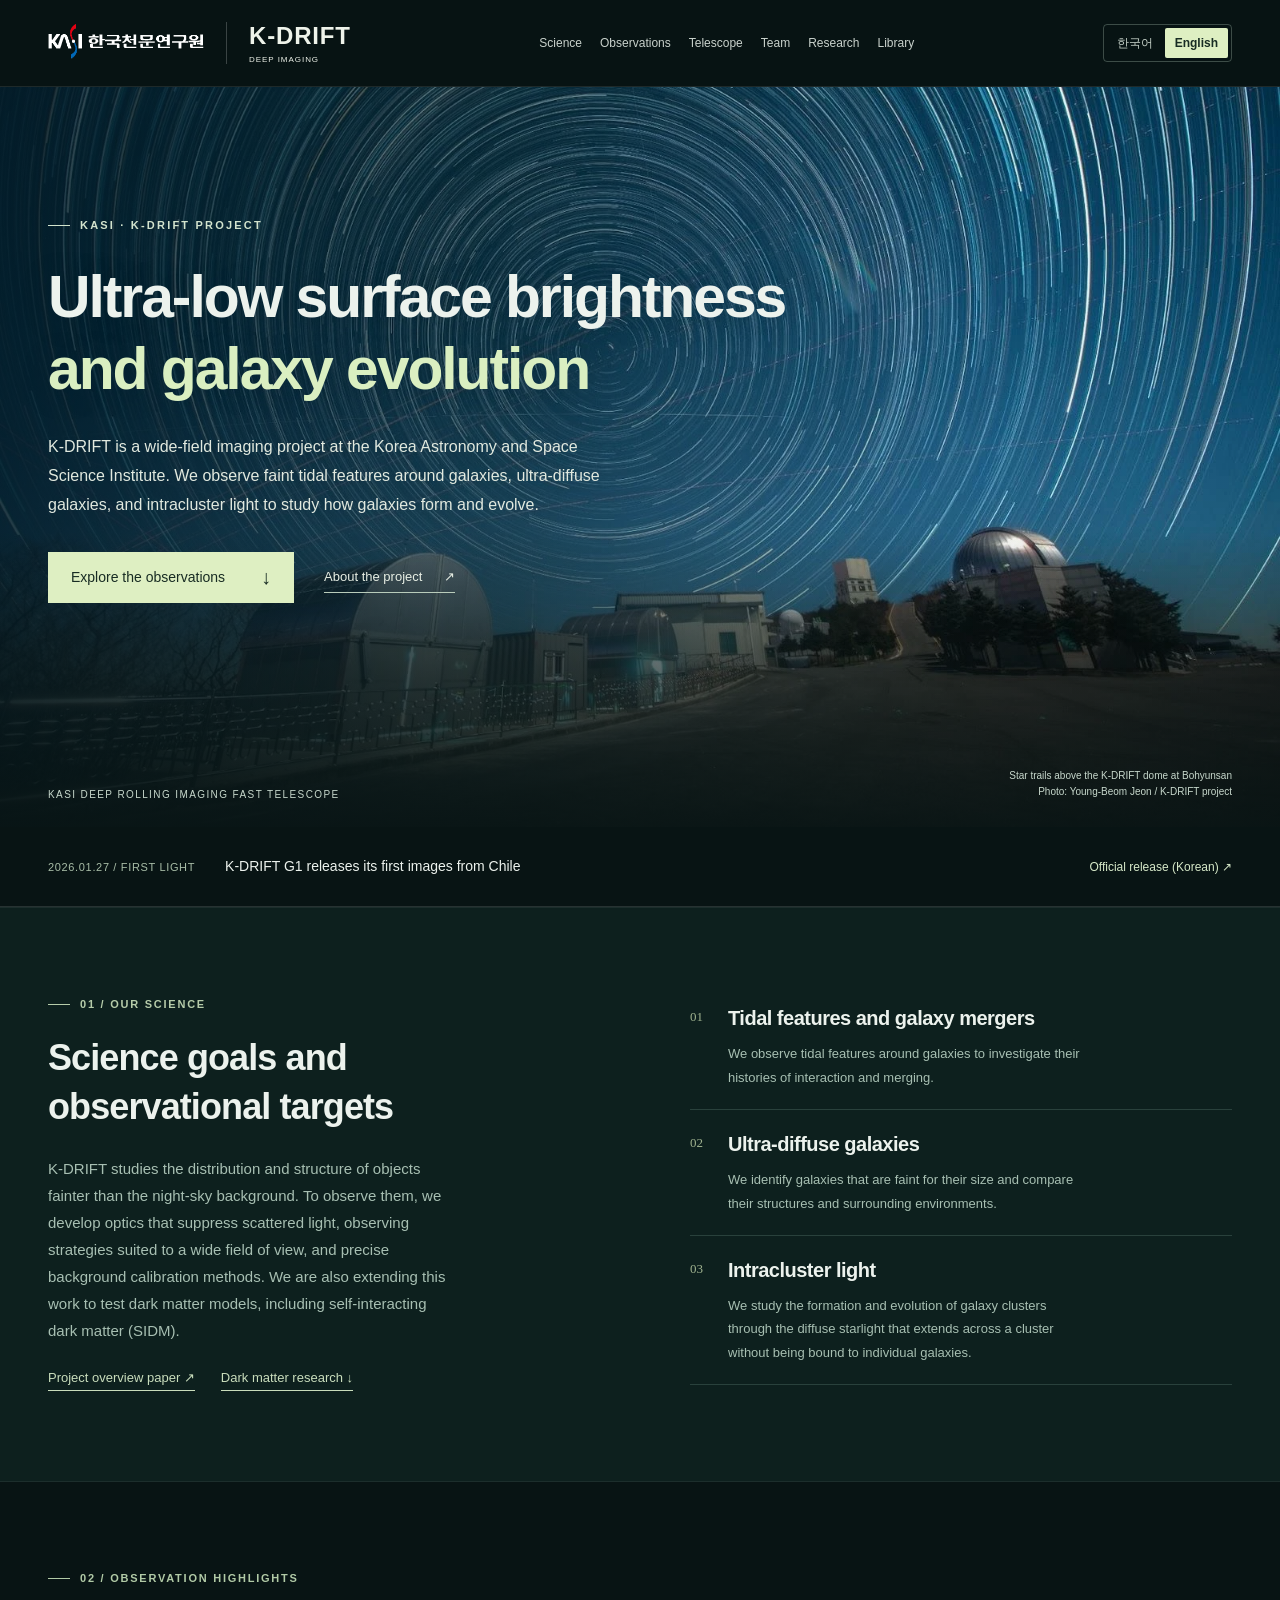
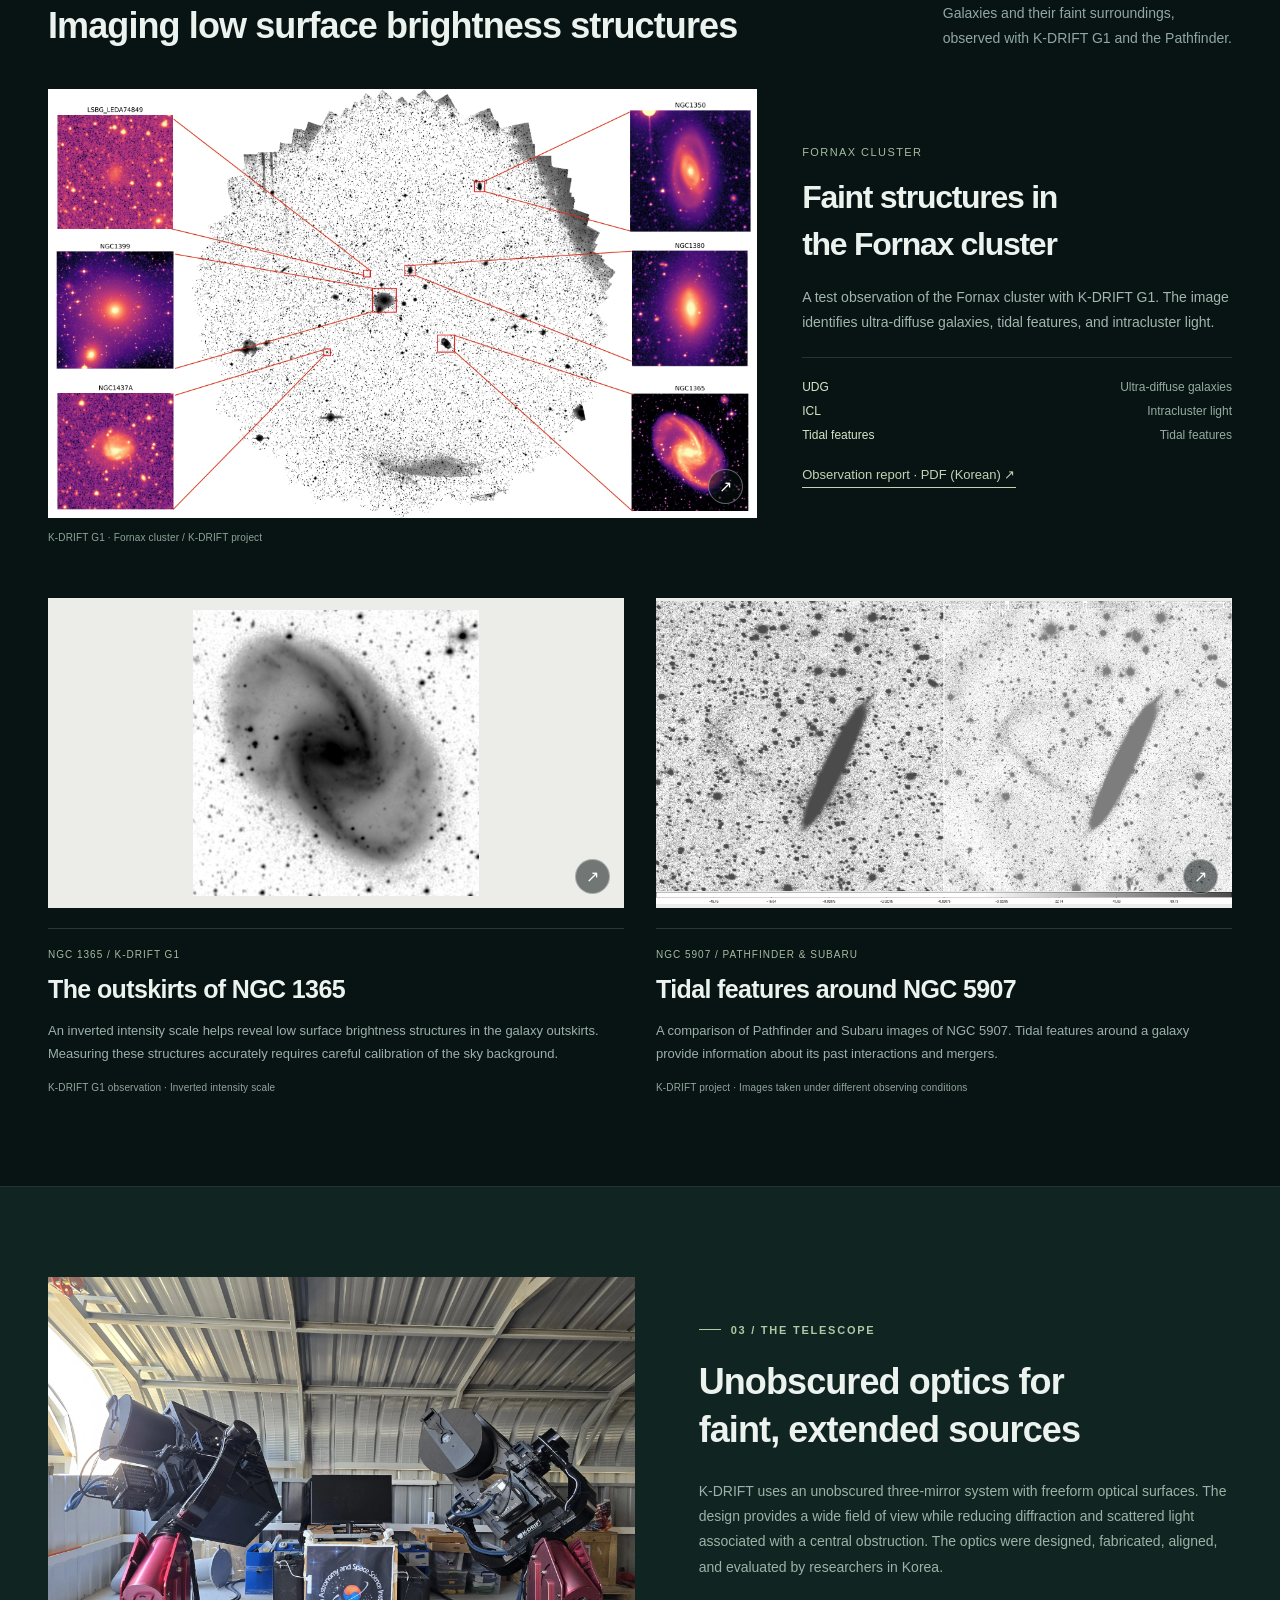
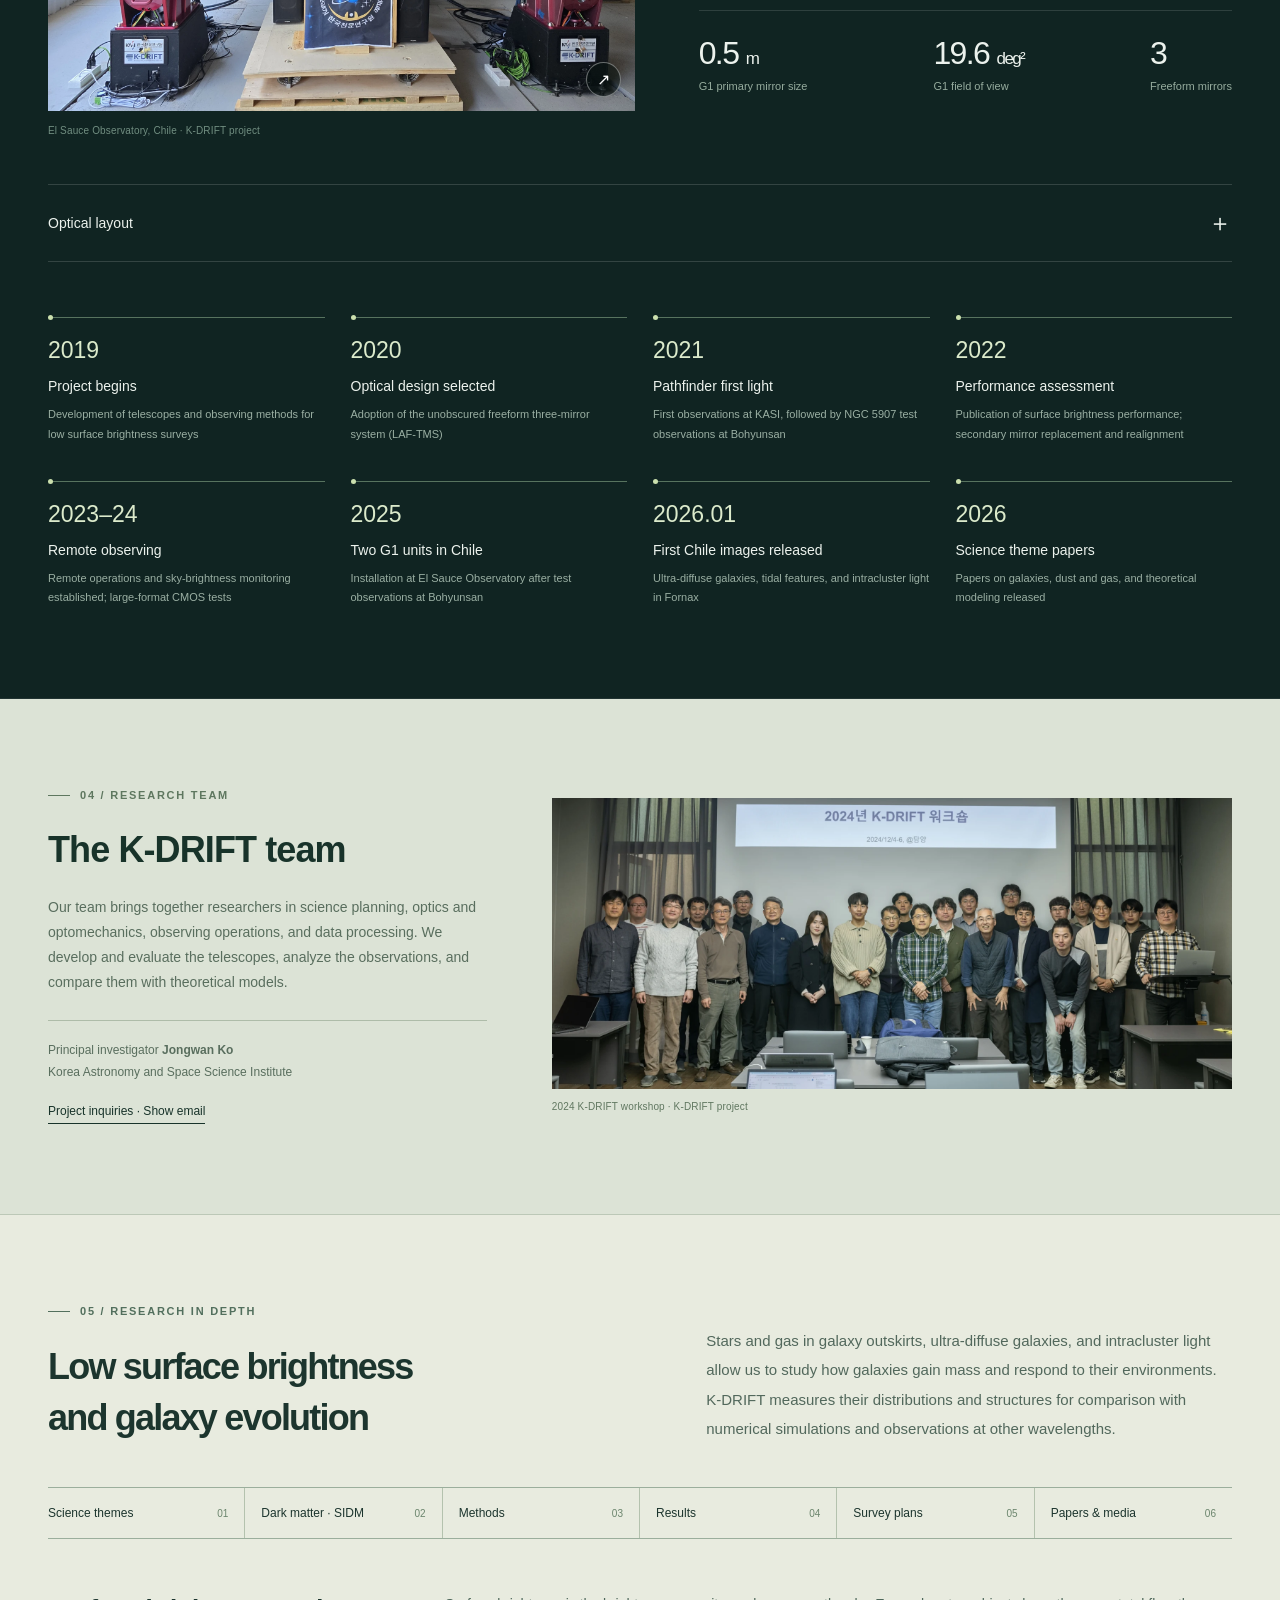
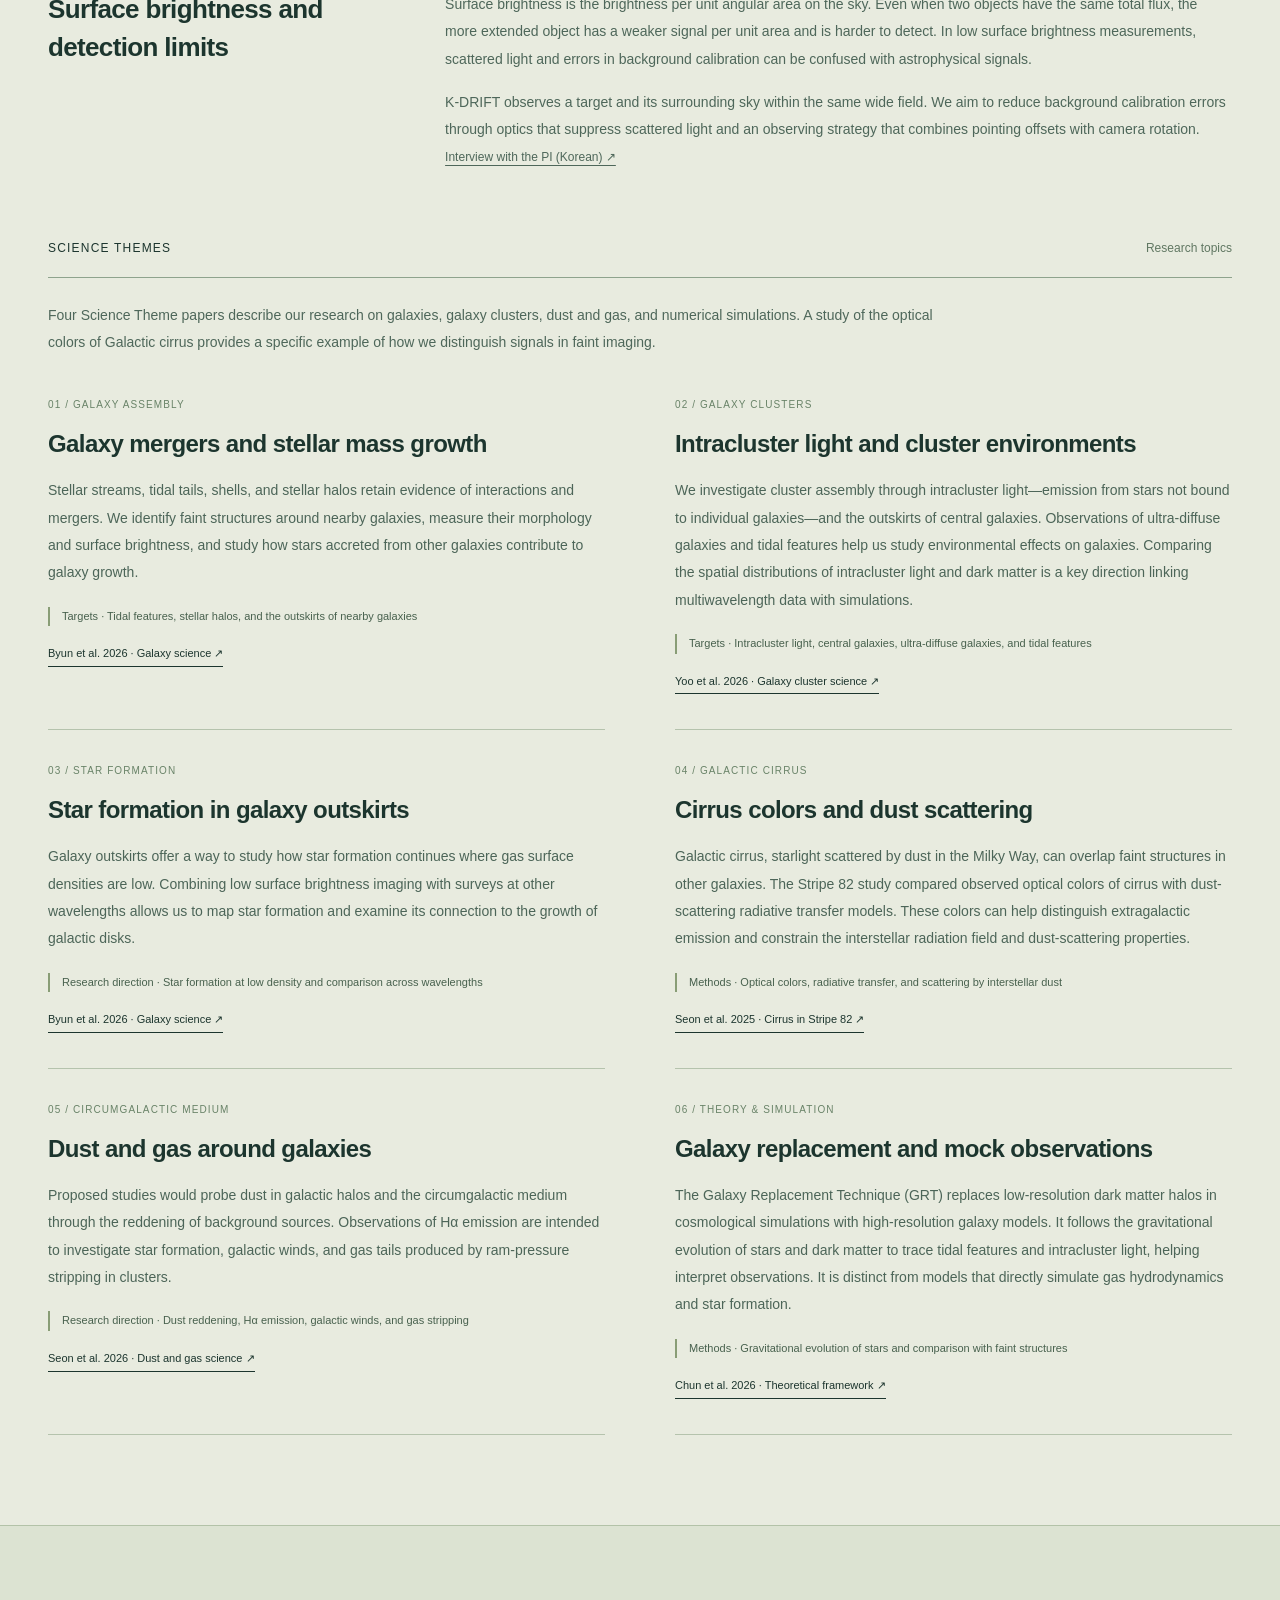
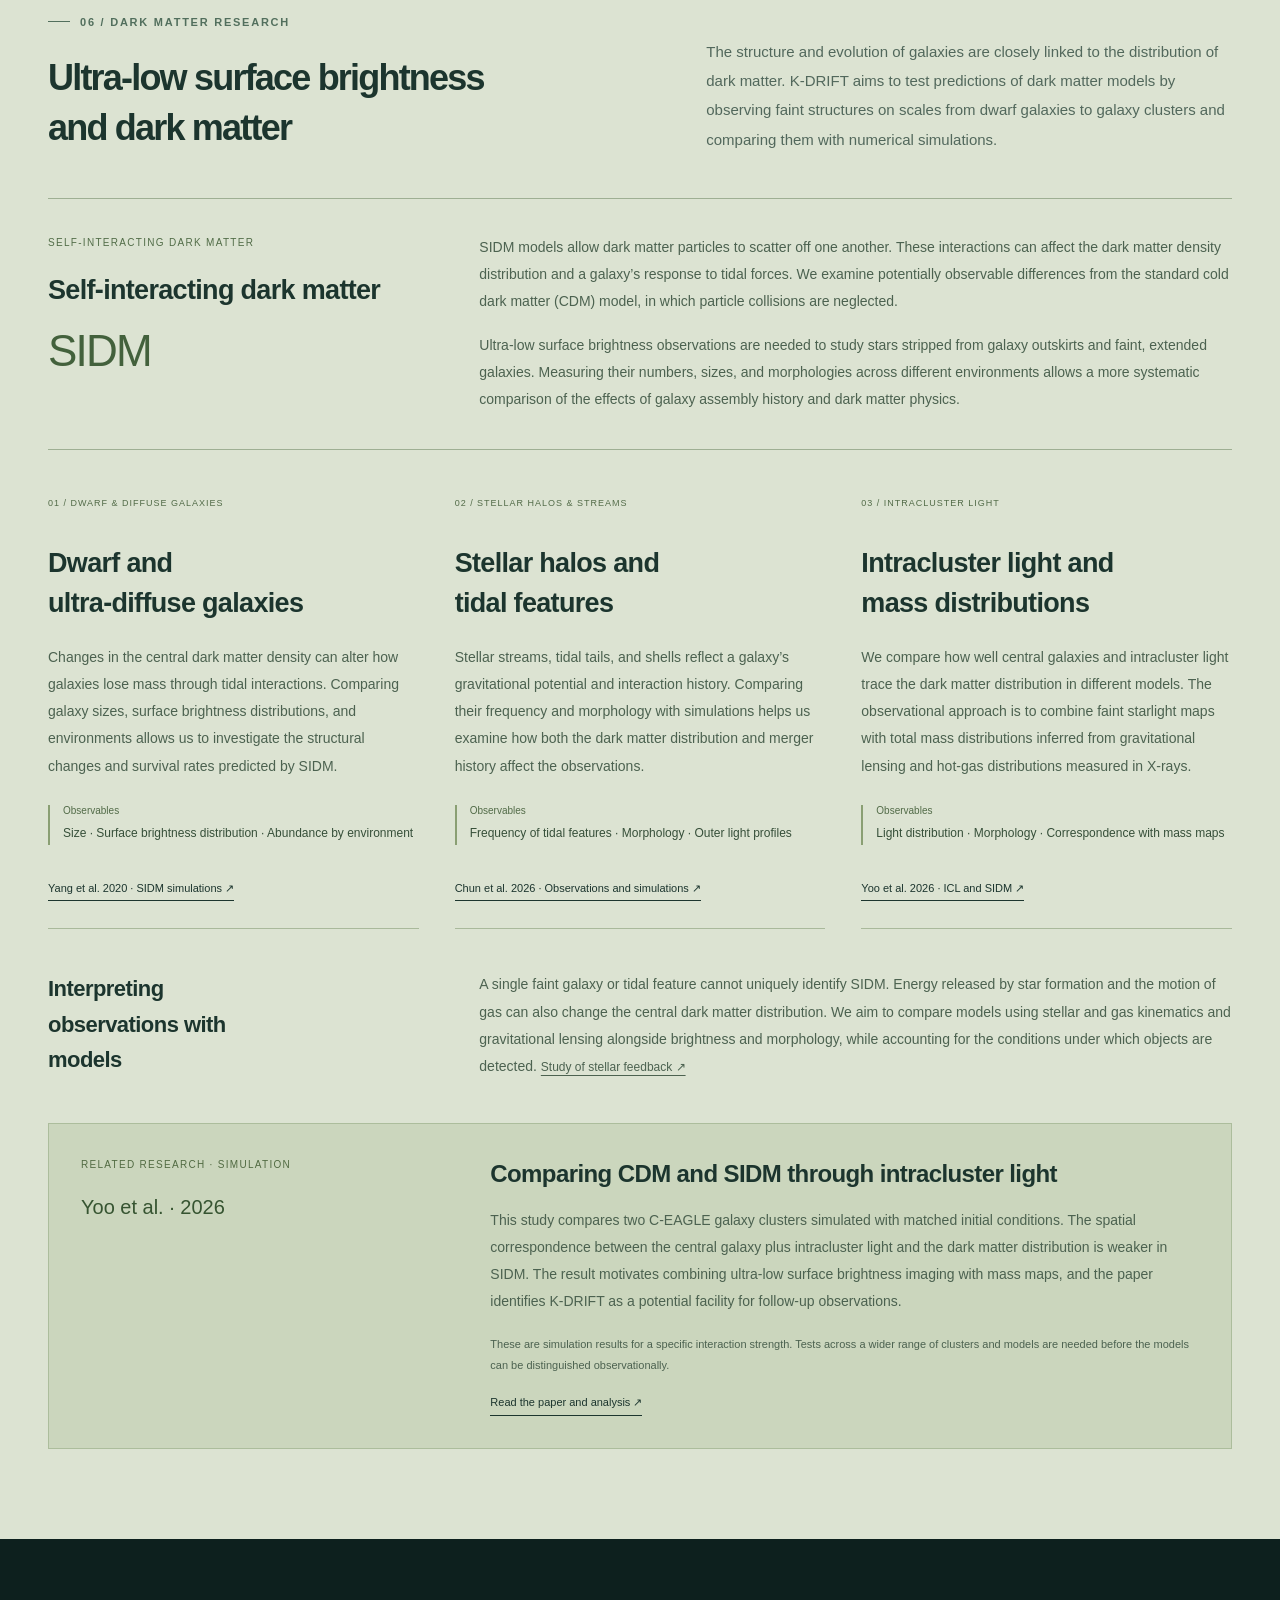
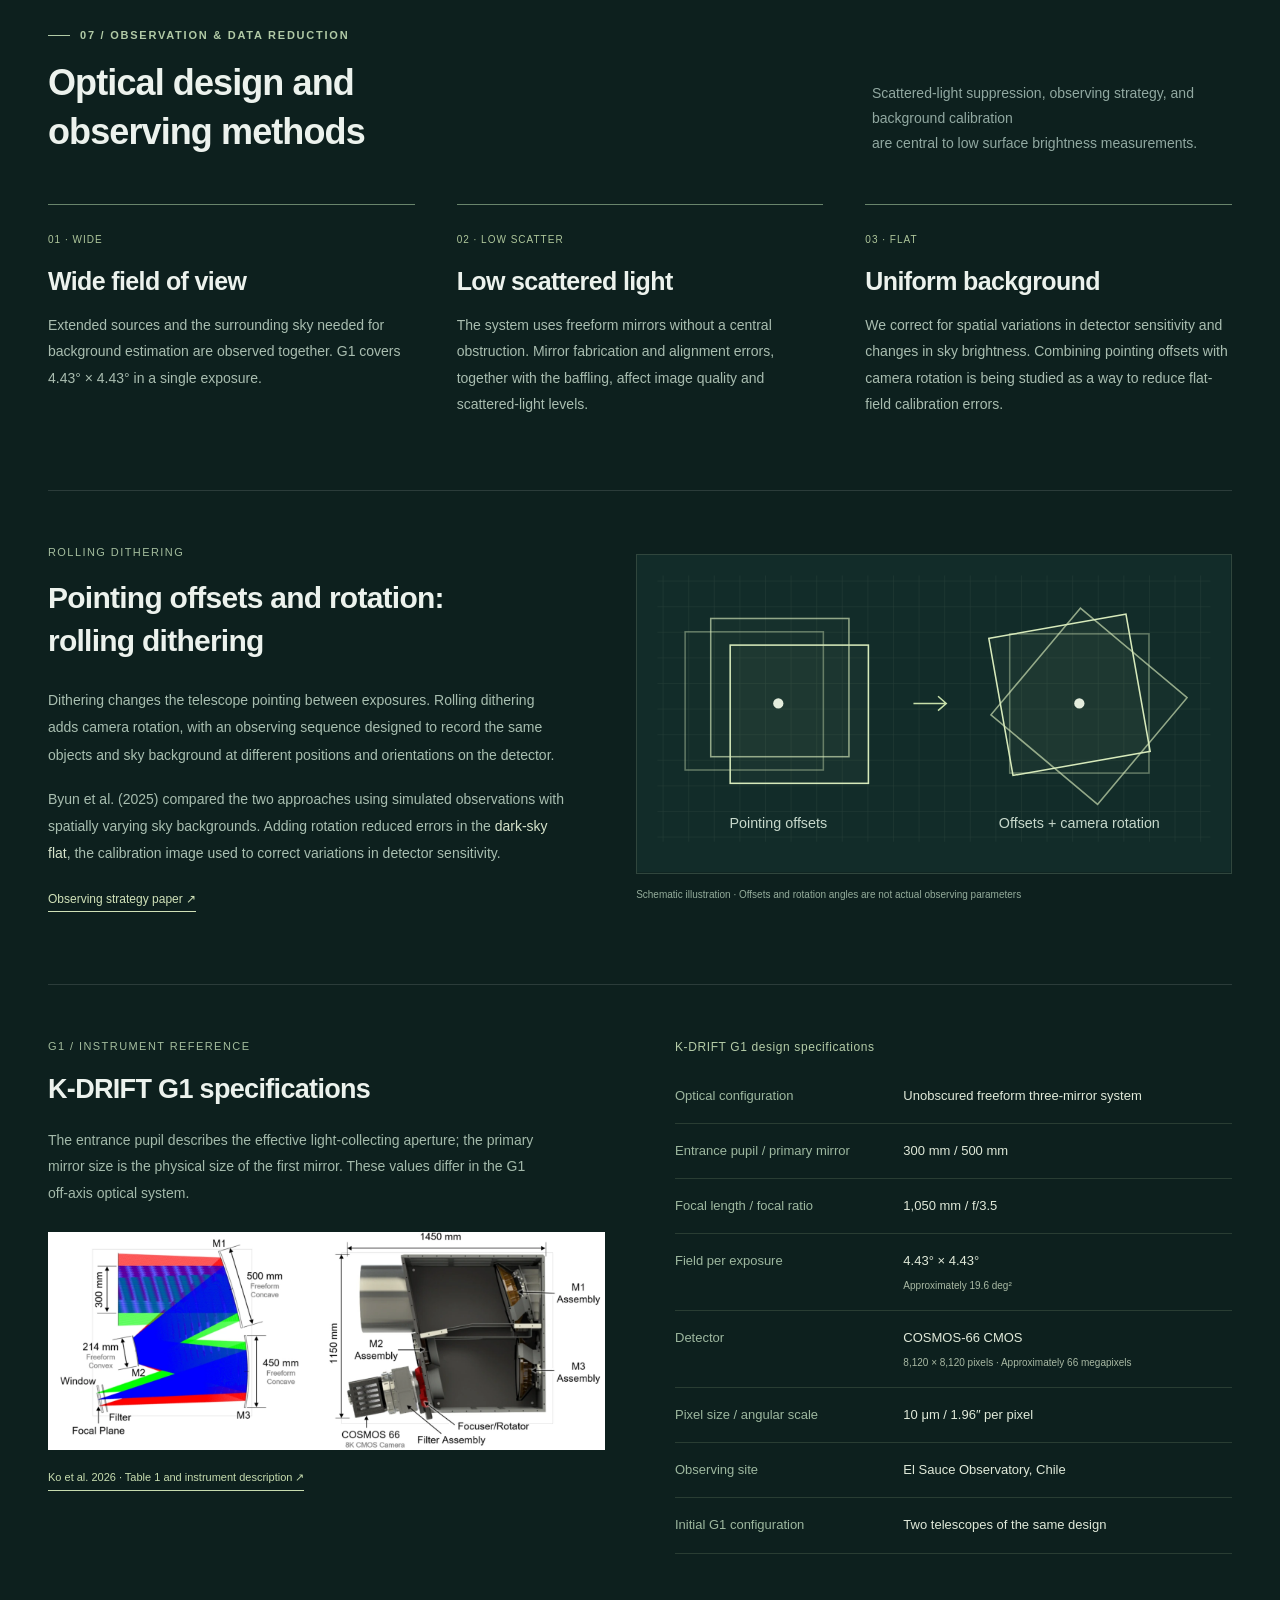
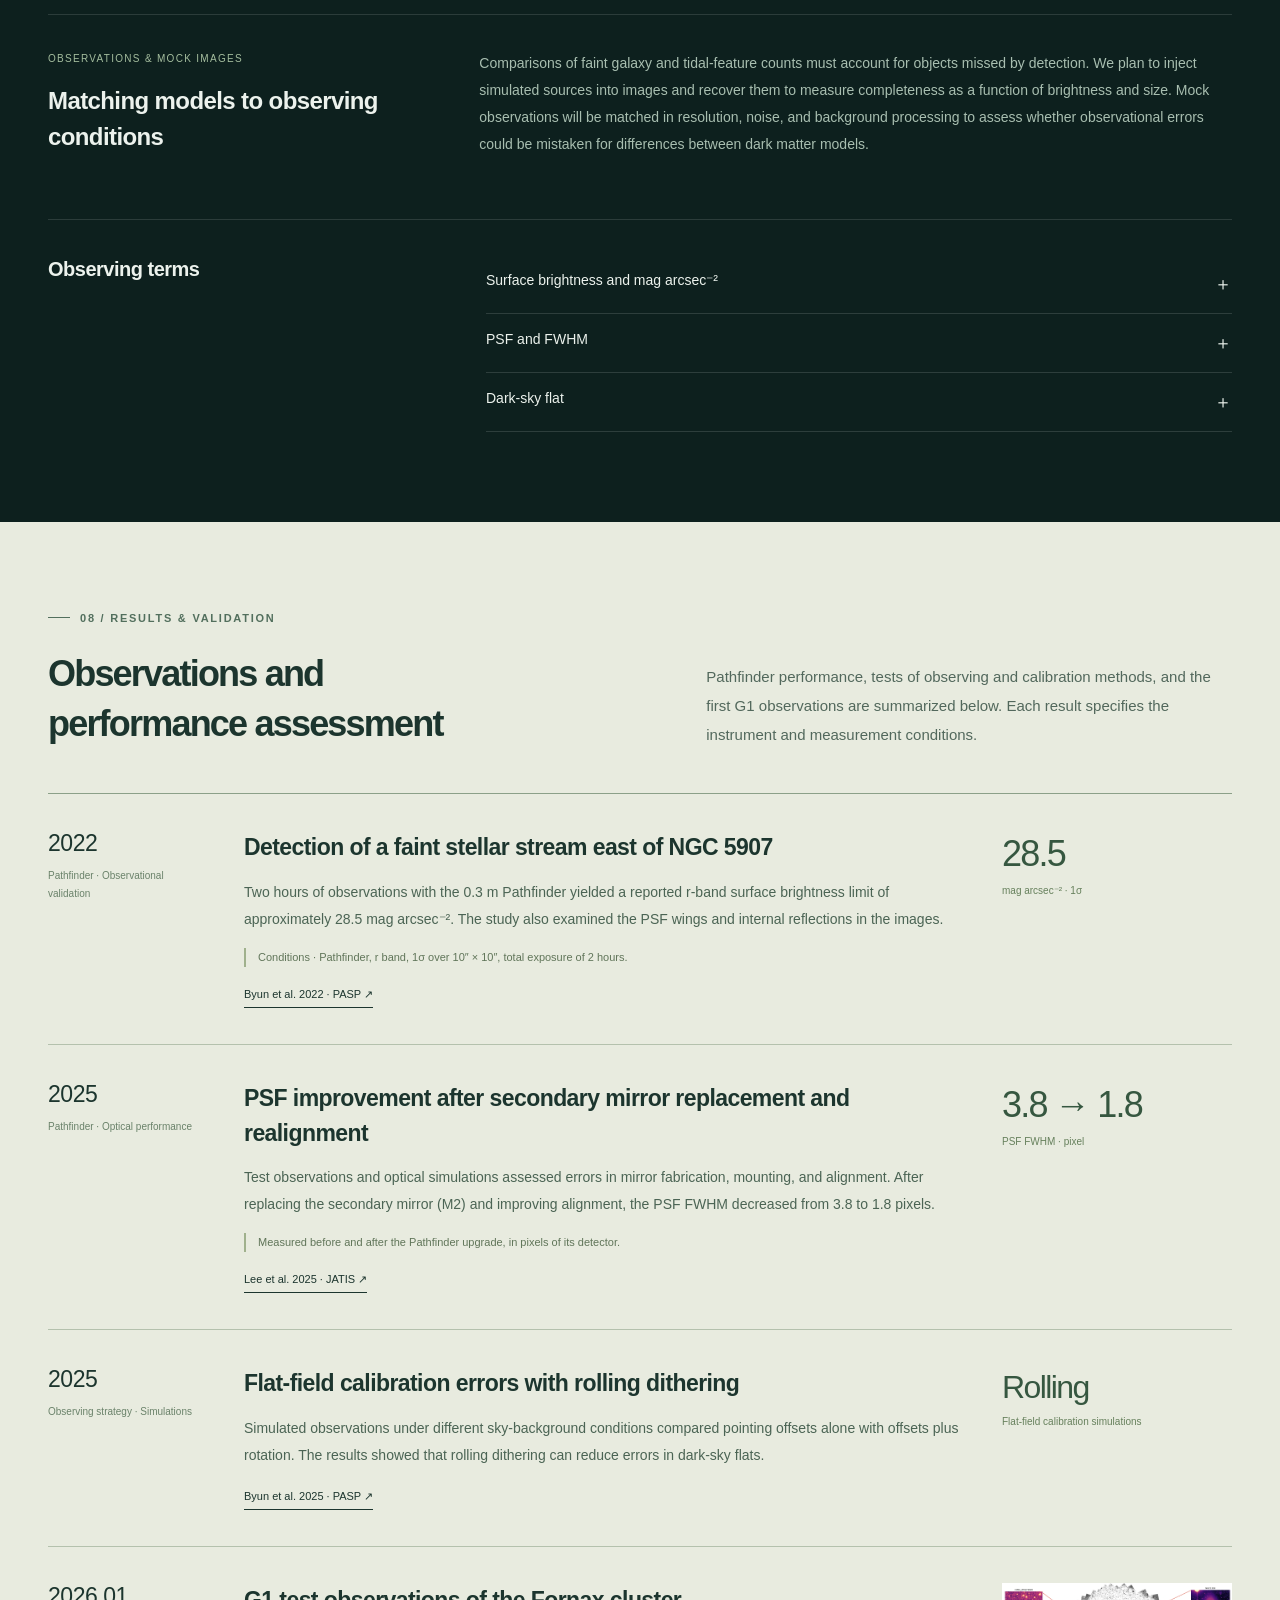
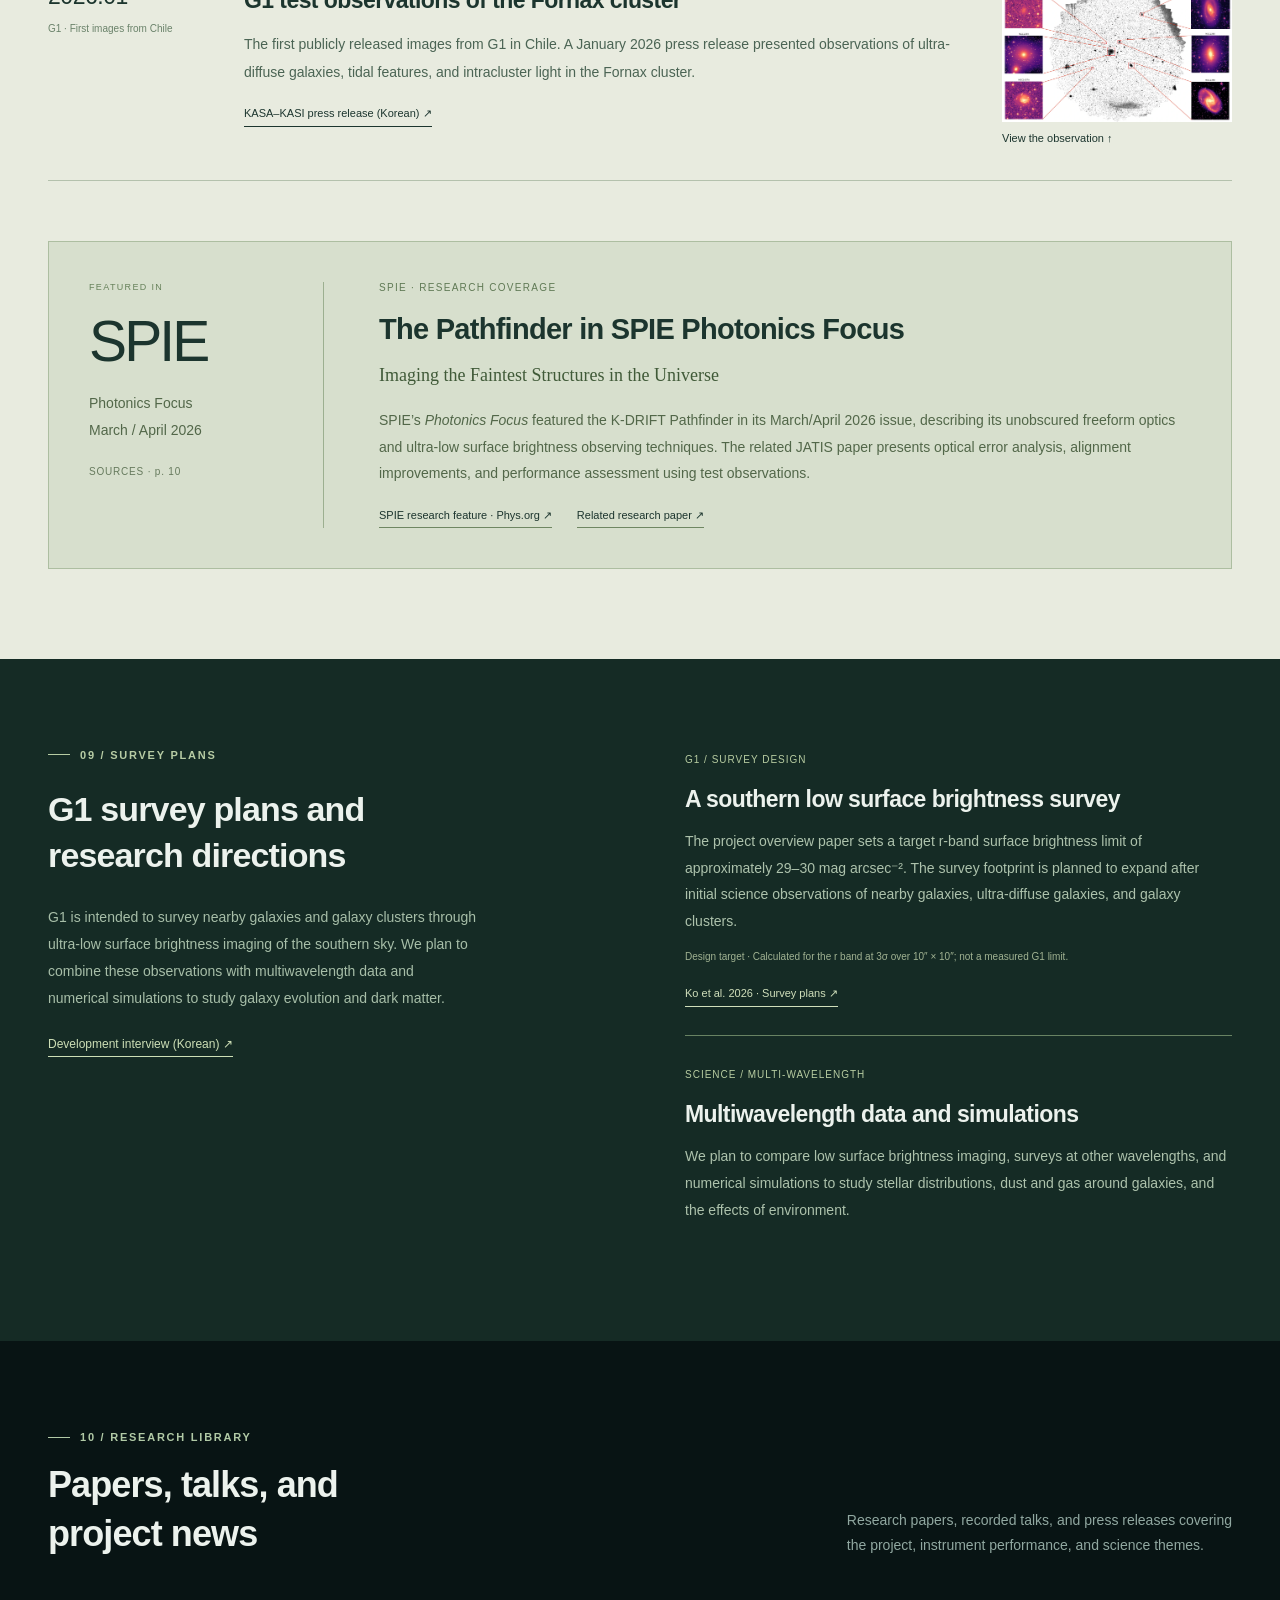
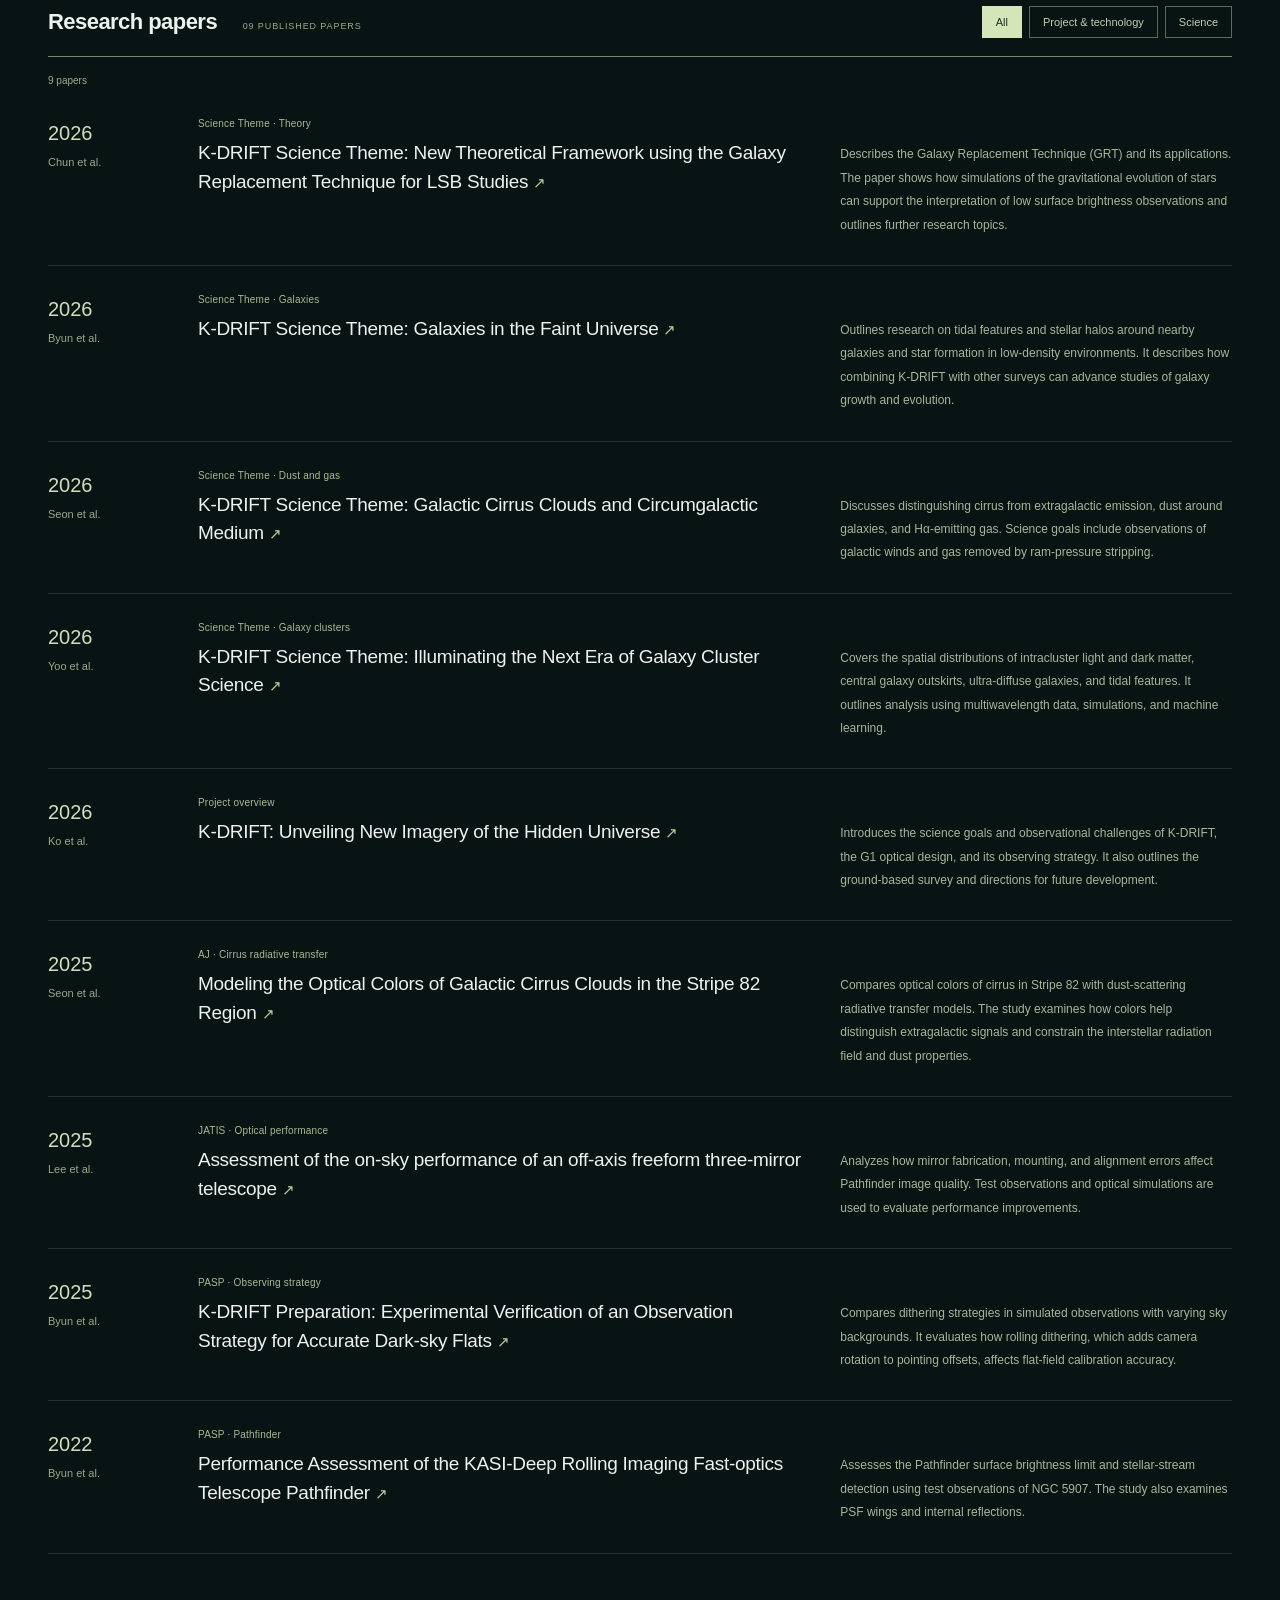
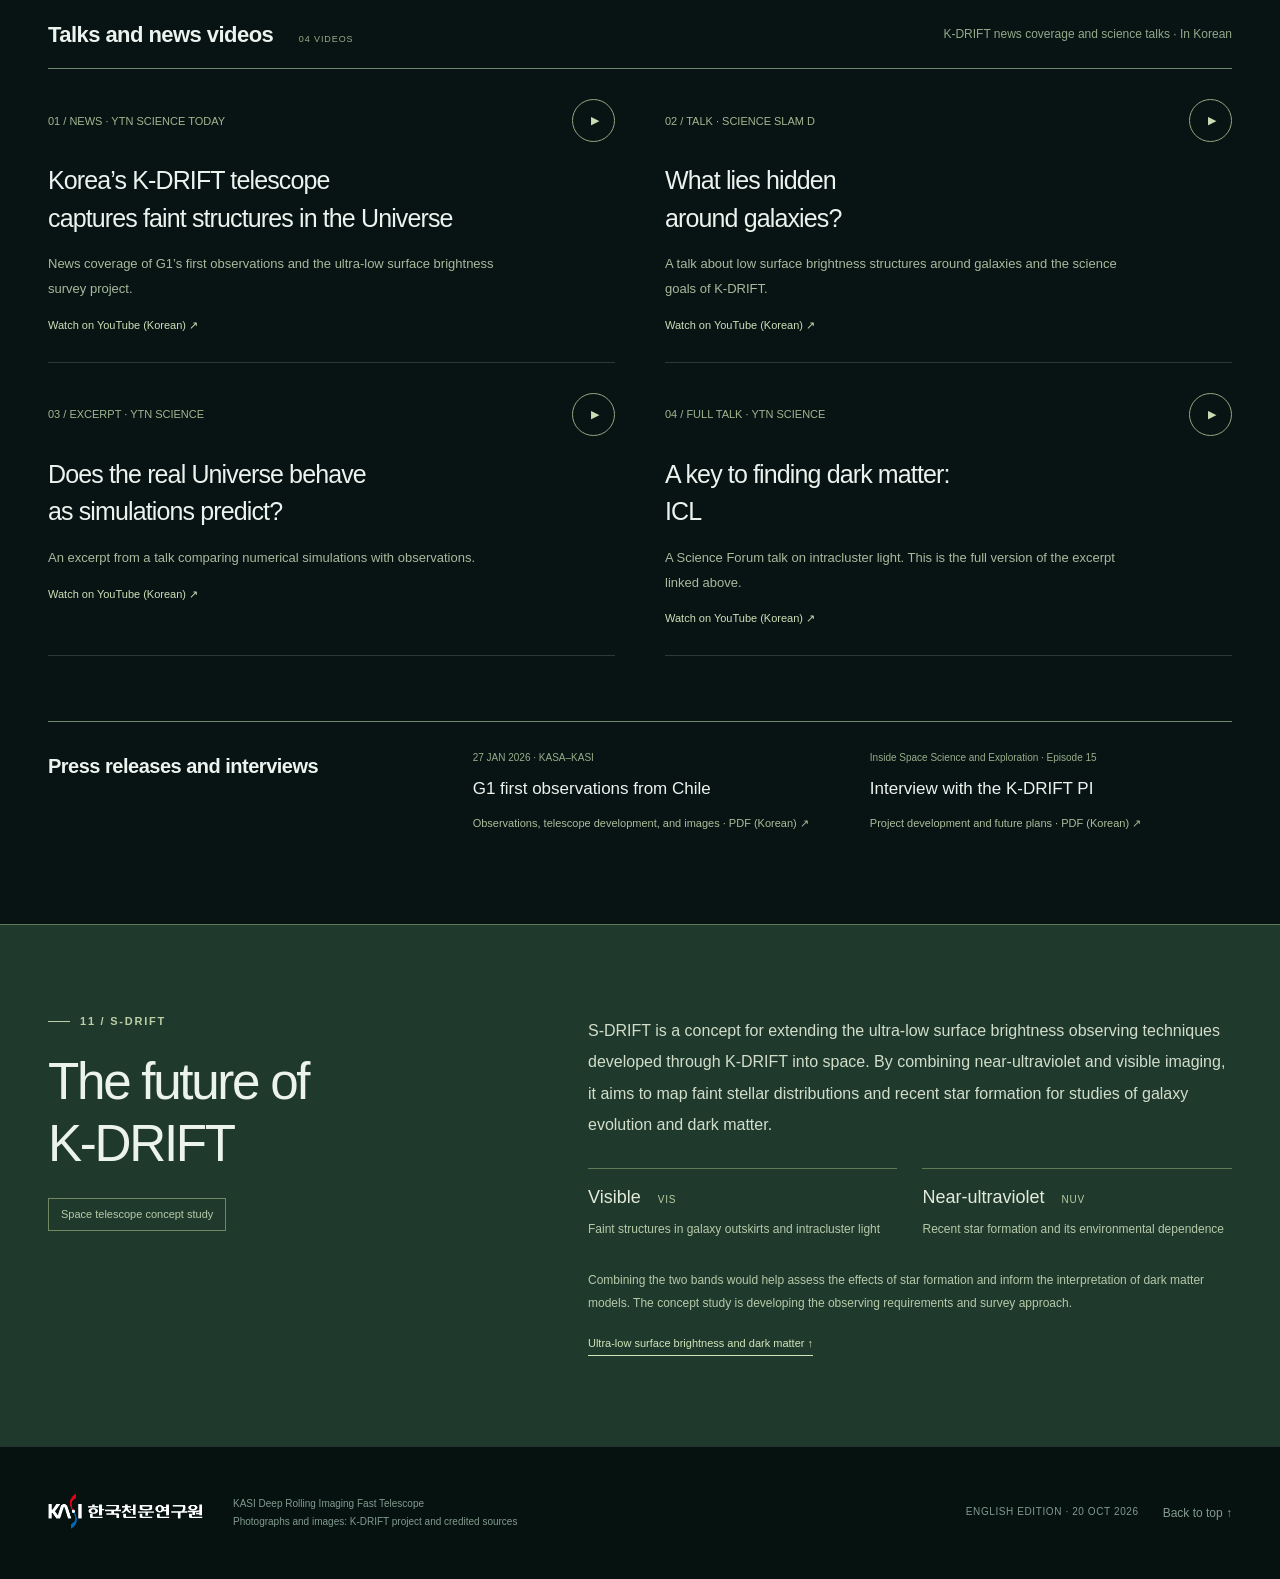
==== en/index.html @ e50b5d9e "Add independent English edition and language navigation" ====
<!doctype html>
<html lang="en">
<head>
  <meta charset="utf-8">
  <meta name="viewport" content="width=device-width,initial-scale=1">
  <title>K-DRIFT | Ultra-low Surface Brightness Imaging</title>
  <meta name="description" content="Ultra-low surface brightness observations and galaxy evolution research with K-DRIFT at KASI. Explore dwarf galaxies, tidal features, intracluster light, research directions in self-interacting dark matter, and the future S-DRIFT concept.">
  <meta name="robots" content="noindex,nofollow">
  <meta name="theme-color" content="#081414">
  <link rel="canonical" href="https://kasishongscience.github.io/kdrift/en/">
  <link rel="alternate" hreflang="ko" href="https://kasishongscience.github.io/kdrift/">
  <link rel="alternate" hreflang="en" href="https://kasishongscience.github.io/kdrift/en/">
  <link rel="alternate" hreflang="x-default" href="https://kasishongscience.github.io/kdrift/">
  <meta property="og:type" content="website">
  <meta property="og:title" content="K-DRIFT | Ultra-low Surface Brightness Imaging">
  <meta property="og:description" content="The science goals, observations, telescope development, and research team behind K-DRIFT at the Korea Astronomy and Space Science Institute.">
  <meta property="og:url" content="https://kasishongscience.github.io/kdrift/en/">
  <meta property="og:image" content="https://kasishongscience.github.io/kdrift/assets/night.webp">
  <link rel="icon" href="../assets/kasi-wordmark.png" type="image/png">
  <link rel="stylesheet" href="shared.css?v=en01">
  <link rel="stylesheet" href="d.css?v=en01">
  <link rel="stylesheet" href="pilot.css?v=en01">
  <link rel="stylesheet" href="research.css?v=en01">
  <link rel="stylesheet" href="language.css?v=en01">
  <link rel="stylesheet" href="english.css?v=en01">
  <script src="shared.js?v=en01" defer></script>
  <script src="research.js?v=en01" defer></script>
</head>
<body>
<a class="skip-link" href="#main">Skip to content</a>
<header class="site-header">
  <nav class="nav wrap" aria-label="Main navigation">
    <a class="brand" href="#main" aria-label="KASI K-DRIFT home">
      <img class="kasi-logo" src="../assets/kasi-signature-white.png" width="600" height="240" alt="KASI — Korea Astronomy and Space Science Institute">
      <span class="project-wordmark"><strong>K-DRIFT</strong><small>DEEP IMAGING</small></span>
    </a>
    <div class="language-switch" role="group" aria-label="Page language">
      <a href="../" lang="ko" hreflang="ko">한국어</a>
      <a href="./" lang="en" hreflang="en" aria-current="page">English</a>
    </div>
    <button class="menu-toggle" aria-expanded="false" aria-controls="main-nav" aria-label="Open menu">Menu <span aria-hidden="true">☰</span></button>
    <div class="nav-links" id="main-nav">
      <a href="#science">Science</a><a href="#observations">Observations</a><a href="#instrument">Telescope</a><a href="#team">Team</a><a href="#research">Research</a><a href="#resources">Library</a>
    </div>
  </nav>
</header>
<main id="main">
  <section class="hero" aria-labelledby="hero-title">
    <img src="../assets/night.webp" alt="Star trails above the K-DRIFT dome at Bohyunsan Optical Astronomy Observatory" width="1600" height="1068" fetchpriority="high">
    <div class="hero-content wrap">
      <div class="eyebrow">KASI · K-DRIFT PROJECT</div>
      <h1 id="hero-title">Ultra-low surface brightness<br><em>and galaxy evolution</em></h1>
      <p class="intro">K-DRIFT is a wide-field imaging project at the Korea Astronomy and Space Science Institute. We observe faint tidal features around galaxies, ultra-diffuse galaxies, and intracluster light to study how galaxies form and evolve.</p>
      <div class="hero-actions"><a class="button" href="#observations">Explore the observations <span aria-hidden="true">↓</span></a><a class="hero-secondary" href="#science">About the project <span aria-hidden="true">↗</span></a></div>
    </div>
    <div class="hero-bottom wrap"><span>KASI DEEP ROLLING IMAGING FAST TELESCOPE</span><p class="photo-credit">Star trails above the K-DRIFT dome at Bohyunsan<br>Photo: Young-Beom Jeon / K-DRIFT project</p></div>
  </section>
  <div class="lead-strip"><div class="wrap"><time datetime="2026-01-27">2026.01.27 / FIRST LIGHT</time><p>K-DRIFT G1 releases its first images from Chile</p><a href="https://www.kasi.re.kr/kor/publication/post/newsMaterial/32216" target="_blank" rel="noopener">Official release (Korean) ↗</a></div></div>

  <section class="section mission" id="science" aria-labelledby="science-title">
    <div class="mission-grid wrap">
      <div><div class="eyebrow">01 / OUR SCIENCE</div><h2 id="science-title">Science goals and<br>observational targets</h2><p>K-DRIFT studies the distribution and structure of objects fainter than the night-sky background. To observe them, we develop optics that suppress scattered light, observing strategies suited to a wide field of view, and precise background calibration methods. We are also extending this work to test dark matter models, including self-interacting dark matter (SIDM).</p><div class="science-links"><a class="text-link science-link" href="https://arxiv.org/abs/2510.22250" target="_blank" rel="noopener">Project overview paper ↗</a><a class="text-link science-link" href="#dark-matter">Dark matter research ↓</a></div></div>
      <div class="mission-list">
        <article class="mission-item"><span>01</span><div><h3>Tidal features and galaxy mergers</h3><p>We observe tidal features around galaxies to investigate their histories of interaction and merging.</p></div></article>
        <article class="mission-item"><span>02</span><div><h3>Ultra-diffuse galaxies</h3><p>We identify galaxies that are faint for their size and compare their structures and surrounding environments.</p></div></article>
        <article class="mission-item"><span>03</span><div><h3>Intracluster light</h3><p>We study the formation and evolution of galaxy clusters through the diffuse starlight that extends across a cluster without being bound to individual galaxies.</p></div></article>
      </div>
    </div>
  </section>

  <section class="section gallery wrap" id="observations" aria-labelledby="observations-title">
    <div class="section-heading"><div><div class="eyebrow">02 / OBSERVATION HIGHLIGHTS</div><h2 id="observations-title">Imaging low surface brightness structures</h2></div><p>Galaxies and their faint surroundings,<br>observed with K-DRIFT G1 and the Pathfinder.</p></div>
    <div class="observation-feature">
      <figure><button class="image-button" data-image="../assets/fornax-wide.webp" data-caption="K-DRIFT G1 test observation of the Fornax cluster, with ultra-diffuse galaxies (UDGs), tidal features, and intracluster light (ICL) marked. Source: K-DRIFT project, images released on 27 January 2026 and Figure 3 of the accompanying press release." aria-label="Enlarge the Fornax cluster image"><img src="../assets/fornax-wide.webp" alt="Wide-field image of the Fornax cluster with enlarged panels showing its faint structures" width="2191" height="1324" loading="lazy"></button><figcaption class="photo-credit">K-DRIFT G1 · Fornax cluster / K-DRIFT project</figcaption></figure>
      <div class="observation-story"><span class="small-label">FORNAX CLUSTER</span><h3>Faint structures in<br>the Fornax cluster</h3><p>A test observation of the Fornax cluster with K-DRIFT G1. The image identifies ultra-diffuse galaxies, tidal features, and intracluster light.</p><div class="image-legend"><span>UDG <small>Ultra-diffuse galaxies</small></span><span>ICL <small>Intracluster light</small></span><span>Tidal features <small>Tidal features</small></span></div><a class="text-link" href="../assets/docs/kdrift-first-light-20260127.pdf" target="_blank" rel="noopener">Observation report · PDF (Korean) ↗</a></div>
    </div>
    <div class="observation-pair">
      <figure class="observation-card"><button class="image-button galaxy-image" data-image="../assets/ngc1365.webp" data-caption="NGC 1365 observed with K-DRIFT G1, shown with an inverted intensity scale. Source: K-DRIFT project, images and press release of 27 January 2026." aria-label="Enlarge the NGC 1365 image"><img src="../assets/ngc1365.webp" alt="K-DRIFT G1 image of the barred spiral galaxy NGC 1365 with an inverted intensity scale" width="790" height="792" loading="lazy"></button><figcaption class="gallery-caption"><span class="small-label">NGC 1365 / K-DRIFT G1</span><h3>The outskirts of NGC 1365</h3><p>An inverted intensity scale helps reveal low surface brightness structures in the galaxy outskirts. Measuring these structures accurately requires careful calibration of the sky background.</p><p class="photo-credit">K-DRIFT G1 observation · Inverted intensity scale</p></figcaption></figure>
      <figure class="observation-card"><button class="image-button pathfinder-image" data-image="../assets/pathfinder.webp" data-caption="A comparison of faint structures around NGC 5907 observed with the K-DRIFT Pathfinder and Subaru. The images were taken under different observing conditions. Source: comparison image provided by the K-DRIFT project." aria-label="Enlarge the NGC 5907 comparison"><img src="../assets/pathfinder.webp" alt="K-DRIFT Pathfinder and Subaru images of faint structures around NGC 5907" width="1920" height="1007" loading="lazy"></button><figcaption class="gallery-caption"><span class="small-label">NGC 5907 / PATHFINDER & SUBARU</span><h3>Tidal features around NGC 5907</h3><p>A comparison of Pathfinder and Subaru images of NGC 5907. Tidal features around a galaxy provide information about its past interactions and mergers.</p><p class="photo-credit">K-DRIFT project · Images taken under different observing conditions</p></figcaption></figure>
    </div>
  </section>

  <section class="section instrument-section" id="instrument" aria-labelledby="instrument-title">
    <div class="instruments wrap"><figure><button class="image-button" data-image="../assets/chile.webp" data-caption="The two K-DRIFT G1 telescopes installed at El Sauce Observatory in Chile. Source: K-DRIFT project photograph, press release of 27 January 2026." aria-label="Enlarge the K-DRIFT G1 telescope photograph"><img src="../assets/chile.webp" alt="Two K-DRIFT G1 telescopes inside the observing enclosure at El Sauce Observatory, Chile" width="1920" height="1440" loading="lazy"></button><figcaption class="photo-credit">El Sauce Observatory, Chile · K-DRIFT project</figcaption></figure><div><div class="eyebrow">03 / THE TELESCOPE</div><h2 id="instrument-title">Unobscured optics for<br>faint, extended sources</h2><p>K-DRIFT uses an unobscured three-mirror system with freeform optical surfaces. The design provides a wide field of view while reducing diffraction and scattered light associated with a central obstruction. The optics were designed, fabricated, aligned, and evaluated by researchers in Korea.</p><div class="specs"><div><strong>0.5 <span>m</span></strong><small>G1 primary mirror size</small></div><div><strong>19.6 <span>deg²</span></strong><small>G1 field of view</small></div><div><strong>3</strong><small>Freeform mirrors</small></div></div></div></div>
    <div class="wrap"><details class="optics-detail"><summary>Optical layout <span aria-hidden="true">＋</span></summary><div class="optics-content"><img src="../assets/optical-system.webp" width="1500" height="588" alt="Optical design and optomechanical assembly of the K-DRIFT G1 unobscured three-mirror system" loading="lazy"><p>The shapes and arrangement of the three mirrors are optimized to maintain image quality across a wide field. The optical design and data processing are developed together to meet the requirements for scattered-light suppression and background calibration.</p></div></details>
    <ol class="milestones" aria-label="K-DRIFT development timeline"><li><time>2019</time><strong>Project begins</strong><p>Development of telescopes and observing methods for low surface brightness surveys</p></li><li><time>2020</time><strong>Optical design selected</strong><p>Adoption of the unobscured freeform three-mirror system (LAF-TMS)</p></li><li><time>2021</time><strong>Pathfinder first light</strong><p>First observations at KASI, followed by NGC 5907 test observations at Bohyunsan</p></li><li><time>2022</time><strong>Performance assessment</strong><p>Publication of surface brightness performance; secondary mirror replacement and realignment</p></li><li><time>2023–24</time><strong>Remote observing</strong><p>Remote operations and sky-brightness monitoring established; large-format CMOS tests</p></li><li><time>2025</time><strong>Two G1 units in Chile</strong><p>Installation at El Sauce Observatory after test observations at Bohyunsan</p></li><li><time>2026.01</time><strong>First Chile images released</strong><p>Ultra-diffuse galaxies, tidal features, and intracluster light in Fornax</p></li><li><time>2026</time><strong>Science theme papers</strong><p>Papers on galaxies, dust and gas, and theoretical modeling released</p></li></ol></div>
  </section>

  <section class="section people" id="team" aria-labelledby="team-title"><div class="people-layout wrap"><div><div class="eyebrow">04 / RESEARCH TEAM</div><h2 id="team-title">The K-DRIFT team</h2><p>Our team brings together researchers in science planning, optics and optomechanics, observing operations, and data processing. We develop and evaluate the telescopes, analyze the observations, and compare them with theoretical models.</p><p class="people-lead">Principal investigator <strong>Jongwan Ko</strong><br>Korea Astronomy and Space Science Institute</p><button type="button" class="text-link contact-reveal" aria-expanded="false" aria-controls="contact-details">Project inquiries · Show email</button><p id="contact-details" class="contact-details" aria-live="polite" hidden></p><noscript><p>Please enable JavaScript to view the email contact.</p></noscript></div><figure><img src="../assets/team.webp" alt="Group photograph of researchers at the 2024 K-DRIFT workshop" width="1920" height="822" loading="lazy"><figcaption class="photo-credit">2024 K-DRIFT workshop · K-DRIFT project</figcaption></figure></div></section>


  <section class="section research-intro" id="research" aria-labelledby="research-title">
    <div class="wrap">
      <div class="depth-heading"><div><div class="eyebrow">05 / RESEARCH IN DEPTH</div><h2 id="research-title">Low surface brightness<br>and galaxy evolution</h2></div><p>Stars and gas in galaxy outskirts, ultra-diffuse galaxies, and intracluster light allow us to study how galaxies gain mass and respond to their environments. K-DRIFT measures their distributions and structures for comparison with numerical simulations and observations at other wavelengths.</p></div>
      <nav class="chapter-nav" aria-label="Research section navigation"><a href="#science-cases">Science themes <span>01</span></a><a href="#dark-matter">Dark matter · SIDM <span>02</span></a><a href="#method">Methods <span>03</span></a><a href="#results">Results <span>04</span></a><a href="#outlook">Survey plans <span>05</span></a><a href="#resources">Papers &amp; media <span>06</span></a></nav>
      <div class="research-primer"><h3>Surface brightness and detection limits</h3><div><p>Surface brightness is the brightness per unit angular area on the sky. Even when two objects have the same total flux, the more extended object has a weaker signal per unit area and is harder to detect. In low surface brightness measurements, scattered light and errors in background calibration can be confused with astrophysical signals.</p><p>K-DRIFT observes a target and its surrounding sky within the same wide field. We aim to reduce background calibration errors through optics that suppress scattered light and an observing strategy that combines pointing offsets with camera rotation. <a class="inline-source" href="../assets/docs/kdrift-project-interview.pdf" target="_blank" rel="noopener">Interview with the PI (Korean) ↗</a></p></div></div>
      <div id="science-cases" class="science-cases">
        <div class="subsection-label">SCIENCE THEMES <span>Research topics</span></div>
        <p class="themes-summary">Four Science Theme papers describe our research on galaxies, galaxy clusters, dust and gas, and numerical simulations. A study of the optical colors of Galactic cirrus provides a specific example of how we distinguish signals in faint imaging.</p>
        <div class="questions-grid">
          <article><span class="question-number">01 / GALAXY ASSEMBLY</span><h3>Galaxy mergers and stellar mass growth</h3><p>Stellar streams, tidal tails, shells, and stellar halos retain evidence of interactions and mergers. We identify faint structures around nearby galaxies, measure their morphology and surface brightness, and study how stars accreted from other galaxies contribute to galaxy growth.</p><p class="research-focus">Targets · Tidal features, stellar halos, and the outskirts of nearby galaxies</p><a class="source-link" href="https://arxiv.org/abs/2602.08283" target="_blank" rel="noopener">Byun et al. 2026 · Galaxy science ↗</a></article>
          <article><span class="question-number">02 / GALAXY CLUSTERS</span><h3>Intracluster light and cluster environments</h3><p>We investigate cluster assembly through intracluster light—emission from stars not bound to individual galaxies—and the outskirts of central galaxies. Observations of ultra-diffuse galaxies and tidal features help us study environmental effects on galaxies. Comparing the spatial distributions of intracluster light and dark matter is a key direction linking multiwavelength data with simulations.</p><p class="research-focus">Targets · Intracluster light, central galaxies, ultra-diffuse galaxies, and tidal features</p><a class="source-link" href="https://arxiv.org/abs/2512.19787" target="_blank" rel="noopener">Yoo et al. 2026 · Galaxy cluster science ↗</a></article>
          <article><span class="question-number">03 / STAR FORMATION</span><h3>Star formation in galaxy outskirts</h3><p>Galaxy outskirts offer a way to study how star formation continues where gas surface densities are low. Combining low surface brightness imaging with surveys at other wavelengths allows us to map star formation and examine its connection to the growth of galactic disks.</p><p class="research-focus">Research direction · Star formation at low density and comparison across wavelengths</p><a class="source-link" href="https://arxiv.org/abs/2602.08283" target="_blank" rel="noopener">Byun et al. 2026 · Galaxy science ↗</a></article>
          <article><span class="question-number">04 / GALACTIC CIRRUS</span><h3>Cirrus colors and dust scattering</h3><p>Galactic cirrus, starlight scattered by dust in the Milky Way, can overlap faint structures in other galaxies. The Stripe 82 study compared observed optical colors of cirrus with dust-scattering radiative transfer models. These colors can help distinguish extragalactic emission and constrain the interstellar radiation field and dust-scattering properties.</p><p class="research-focus">Methods · Optical colors, radiative transfer, and scattering by interstellar dust</p><a class="source-link" href="https://arxiv.org/abs/2510.19016" target="_blank" rel="noopener">Seon et al. 2025 · Cirrus in Stripe 82 ↗</a></article>
          <article><span class="question-number">05 / CIRCUMGALACTIC MEDIUM</span><h3>Dust and gas around galaxies</h3><p>Proposed studies would probe dust in galactic halos and the circumgalactic medium through the reddening of background sources. Observations of Hα emission are intended to investigate star formation, galactic winds, and gas tails produced by ram-pressure stripping in clusters.</p><p class="research-focus">Research direction · Dust reddening, Hα emission, galactic winds, and gas stripping</p><a class="source-link" href="https://arxiv.org/abs/2601.15665" target="_blank" rel="noopener">Seon et al. 2026 · Dust and gas science ↗</a></article>
          <article><span class="question-number">06 / THEORY & SIMULATION</span><h3>Galaxy replacement and mock observations</h3><p>The Galaxy Replacement Technique (GRT) replaces low-resolution dark matter halos in cosmological simulations with high-resolution galaxy models. It follows the gravitational evolution of stars and dark matter to trace tidal features and intracluster light, helping interpret observations. It is distinct from models that directly simulate gas hydrodynamics and star formation.</p><p class="research-focus">Methods · Gravitational evolution of stars and comparison with faint structures</p><a class="source-link" href="https://arxiv.org/abs/2603.07968" target="_blank" rel="noopener">Chun et al. 2026 · Theoretical framework ↗</a></article>
        </div>
      </div>
    </div>
  </section>

  <section class="section dark-matter-section" id="dark-matter" aria-labelledby="dark-matter-title"><div class="wrap">
    <div class="depth-heading"><div><div class="eyebrow">06 / DARK MATTER RESEARCH</div><h2 id="dark-matter-title">Ultra-low surface brightness<br>and dark matter</h2></div><p>The structure and evolution of galaxies are closely linked to the distribution of dark matter. K-DRIFT aims to test predictions of dark matter models by observing faint structures on scales from dwarf galaxies to galaxy clusters and comparing them with numerical simulations.</p></div>
    <div class="sidm-intro"><div><span class="small-label">SELF-INTERACTING DARK MATTER</span><h3>Self-interacting dark matter<br><span>SIDM</span></h3></div><div><p>SIDM models allow dark matter particles to scatter off one another. These interactions can affect the dark matter density distribution and a galaxy’s response to tidal forces. We examine potentially observable differences from the standard cold dark matter (CDM) model, in which particle collisions are neglected.</p><p>Ultra-low surface brightness observations are needed to study stars stripped from galaxy outskirts and faint, extended galaxies. Measuring their numbers, sizes, and morphologies across different environments allows a more systematic comparison of the effects of galaxy assembly history and dark matter physics.</p></div></div>
    <div class="dm-themes" aria-label="Three observational probes of dark matter">
      <article><span class="question-number">01 / DWARF & DIFFUSE GALAXIES</span><h3>Dwarf and<br>ultra-diffuse galaxies</h3><p>Changes in the central dark matter density can alter how galaxies lose mass through tidal interactions. Comparing galaxy sizes, surface brightness distributions, and environments allows us to investigate the structural changes and survival rates predicted by SIDM.</p><dl><dt>Observables</dt><dd>Size · Surface brightness distribution · Abundance by environment</dd></dl><a class="source-link" href="https://arxiv.org/abs/2002.02102" target="_blank" rel="noopener">Yang et al. 2020 · SIDM simulations ↗</a></article>
      <article><span class="question-number">02 / STELLAR HALOS & STREAMS</span><h3>Stellar halos and<br>tidal features</h3><p>Stellar streams, tidal tails, and shells reflect a galaxy’s gravitational potential and interaction history. Comparing their frequency and morphology with simulations helps us examine how both the dark matter distribution and merger history affect the observations.</p><dl><dt>Observables</dt><dd>Frequency of tidal features · Morphology · Outer light profiles</dd></dl><a class="source-link" href="https://arxiv.org/abs/2603.07968" target="_blank" rel="noopener">Chun et al. 2026 · Observations and simulations ↗</a></article>
      <article><span class="question-number">03 / INTRACLUSTER LIGHT</span><h3>Intracluster light and<br>mass distributions</h3><p>We compare how well central galaxies and intracluster light trace the dark matter distribution in different models. The observational approach is to combine faint starlight maps with total mass distributions inferred from gravitational lensing and hot-gas distributions measured in X-rays.</p><dl><dt>Observables</dt><dd>Light distribution · Morphology · Correspondence with mass maps</dd></dl><a class="source-link" href="https://arxiv.org/html/2604.03907v2" target="_blank" rel="noopener">Yoo et al. 2026 · ICL and SIDM ↗</a></article>
    </div>
    <div class="dm-interpretation"><h3>Interpreting observations with models</h3><p>A single faint galaxy or tidal feature cannot uniquely identify SIDM. Energy released by star formation and the motion of gas can also change the central dark matter distribution. We aim to compare models using stellar and gas kinematics and gravitational lensing alongside brightness and morphology, while accounting for the conditions under which objects are detected. <a class="inline-source" href="https://arxiv.org/abs/1106.0499" target="_blank" rel="noopener">Study of stellar feedback ↗</a></p></div>
    <aside class="sidm-paper" aria-labelledby="sidm-paper-title"><div><span class="small-label">RELATED RESEARCH · SIMULATION</span><p class="sidm-paper-meta">Yoo et al. · 2026</p></div><div><h3 id="sidm-paper-title">Comparing CDM and SIDM through intracluster light</h3><p>This study compares two C-EAGLE galaxy clusters simulated with matched initial conditions. The spatial correspondence between the central galaxy plus intracluster light and the dark matter distribution is weaker in SIDM. The result motivates combining ultra-low surface brightness imaging with mass maps, and the paper identifies K-DRIFT as a potential facility for follow-up observations.</p><p class="study-status">These are simulation results for a specific interaction strength. Tests across a wider range of clusters and models are needed before the models can be distinguished observationally.</p><a class="source-link" href="https://arxiv.org/html/2604.03907v2" target="_blank" rel="noopener">Read the paper and analysis ↗</a></div></aside>
  </div></section>

  <section class="section methods-section" id="method" aria-labelledby="method-title"><div class="wrap">
    <div class="section-heading"><div><div class="eyebrow">07 / OBSERVATION & DATA REDUCTION</div><h2 id="method-title">Optical design and<br>observing methods</h2></div><p>Scattered-light suppression, observing strategy, and background calibration<br>are central to low surface brightness measurements.</p></div>
    <div class="method-principles"><article><span>01 · WIDE</span><h3>Wide field of view</h3><p>Extended sources and the surrounding sky needed for background estimation are observed together. G1 covers 4.43° × 4.43° in a single exposure.</p></article><article><span>02 · LOW SCATTER</span><h3>Low scattered light</h3><p>The system uses freeform mirrors without a central obstruction. Mirror fabrication and alignment errors, together with the baffling, affect image quality and scattered-light levels.</p></article><article><span>03 · FLAT</span><h3>Uniform background</h3><p>We correct for spatial variations in detector sensitivity and changes in sky brightness. Combining pointing offsets with camera rotation is being studied as a way to reduce flat-field calibration errors.</p></article></div>
    <div class="rolling-feature"><div><span class="small-label">ROLLING DITHERING</span><h3>Pointing offsets and rotation:<br>rolling dithering</h3><p>Dithering changes the telescope pointing between exposures. Rolling dithering adds camera rotation, with an observing sequence designed to record the same objects and sky background at different positions and orientations on the detector.</p><p>Byun et al. (2025) compared the two approaches using simulated observations with spatially varying sky backgrounds. Adding rotation reduced errors in the <em>dark-sky flat</em>, the calibration image used to correct variations in detector sensitivity.</p><a class="text-link" href="https://arxiv.org/abs/2504.14914" target="_blank" rel="noopener">Observing strategy paper ↗</a></div>
    <figure class="rolling-diagram"><svg viewBox="0 0 580 310" role="img" aria-labelledby="rolling-title rolling-desc"><title id="rolling-title">An observing strategy combining pointing offsets and camera rotation</title><desc id="rolling-desc">The left panel shows exposure footprints with pointing offsets only; the right panel adds rotation. Offsets and angles are illustrative, rather than actual observing parameters.</desc><defs><pattern id="field-grid" width="25" height="25" patternUnits="userSpaceOnUse"><path d="M25 0H0V25" fill="none" stroke="#c3d7b3" stroke-opacity=".1"/></pattern></defs><rect width="580" height="310" fill="#122c29"/><rect x="20" y="20" width="540" height="260" fill="url(#field-grid)"/><g fill="#cce6ad" fill-opacity=".035" stroke="#d7eabb" stroke-width="1.5"><rect x="47" y="75" width="135" height="135" opacity=".4"/><rect x="72" y="62" width="135" height="135" opacity=".65"/><rect x="91" y="88" width="135" height="135"/><g transform="translate(432 145)"><rect x="-68" y="-68" width="136" height="136" opacity=".4"/><rect x="-59" y="-72" width="136" height="136" transform="rotate(40)" opacity=".65"/><rect x="-78" y="-60" width="136" height="136" transform="rotate(80)"/></g></g><g fill="#e4eddd"><circle cx="138" cy="145" r="5"/><circle cx="432" cy="145" r="5"/></g><path d="M270 145h32m-8-7 8 7-8 7" fill="none" stroke="#c7dfa9" stroke-width="1.5"/><g fill="#c7d8cb" font-size="14" text-anchor="middle"><text x="138" y="267">Pointing offsets</text><text x="432" y="267">Offsets + camera rotation</text></g></svg><figcaption>Schematic illustration · Offsets and rotation angles are not actual observing parameters</figcaption></figure></div>
    <div class="technical-grid"><div><span class="small-label">G1 / INSTRUMENT REFERENCE</span><h3>K-DRIFT G1 specifications</h3><p>The entrance pupil describes the effective light-collecting aperture; the primary mirror size is the physical size of the first mirror. These values differ in the G1 off-axis optical system.</p><img src="../assets/optical-system.webp" alt="Ray paths and optomechanical structure of the G1 unobscured optical system" width="1500" height="588" loading="lazy"><a class="source-link" href="https://arxiv.org/abs/2510.22250" target="_blank" rel="noopener">Ko et al. 2026 · Table 1 and instrument description ↗</a></div><table class="spec-table"><caption>K-DRIFT G1 design specifications</caption><tbody><tr><th scope="row">Optical configuration</th><td>Unobscured freeform three-mirror system</td></tr><tr><th scope="row">Entrance pupil / primary mirror</th><td>300 mm / 500 mm</td></tr><tr><th scope="row">Focal length / focal ratio</th><td>1,050 mm / f/3.5</td></tr><tr><th scope="row">Field per exposure</th><td>4.43° × 4.43°<small>Approximately 19.6 deg²</small></td></tr><tr><th scope="row">Detector</th><td>COSMOS-66 CMOS<small>8,120 × 8,120 pixels · Approximately 66 megapixels</small></td></tr><tr><th scope="row">Pixel size / angular scale</th><td>10 μm / 1.96″ per pixel</td></tr><tr><th scope="row">Observing site</th><td>El Sauce Observatory, Chile</td></tr><tr><th scope="row">Initial G1 configuration</th><td>Two telescopes of the same design</td></tr></tbody></table></div>
    <div class="model-comparison"><div><span class="small-label">OBSERVATIONS &amp; MOCK IMAGES</span><h3>Matching models to observing conditions</h3></div><p>Comparisons of faint galaxy and tidal-feature counts must account for objects missed by detection. We plan to inject simulated sources into images and recover them to measure completeness as a function of brightness and size. Mock observations will be matched in resolution, noise, and background processing to assess whether observational errors could be mistaken for differences between dark matter models.</p></div>
    <div class="glossary"><h3>Observing terms</h3><details><summary>Surface brightness and mag arcsec⁻² <span aria-hidden="true">＋</span></summary><p>Surface brightness is brightness per unit angular area. In mag arcsec⁻², larger values mean fainter emission. Comparisons of surface brightness limits must specify the band, exposure time, measurement area, and detection threshold, such as 1σ or 3σ.</p></details><details><summary>PSF and FWHM <span aria-hidden="true">＋</span></summary><p>The point spread function (PSF) describes how light from a point source is distributed in an image. Its full width at half maximum (FWHM) is the width measured at half the peak intensity. Ultra-low surface brightness imaging requires assessment of scattered light in the PSF wings as well as the width of its core.</p></details><details><summary>Dark-sky flat <span aria-hidden="true">＋</span></summary><p>A dark-sky flat combines the night-sky background from multiple exposures after masking astronomical sources. It is used to correct spatial variations in detector response. Observing sequences and image-combination methods are designed to prevent sky structure from being imprinted on the flat.</p></details></div>
  </div></section>

  <section class="section results-section" id="results" aria-labelledby="results-title"><div class="wrap">
    <div class="depth-heading"><div><div class="eyebrow">08 / RESULTS & VALIDATION</div><h2 id="results-title">Observations and<br>performance assessment</h2></div><p>Pathfinder performance, tests of observing and calibration methods, and the first G1 observations are summarized below. Each result specifies the instrument and measurement conditions.</p></div>
    <div class="result-ledger"><article><div class="result-meta"><time>2022</time><span>Pathfinder · Observational validation</span></div><div><h3>Detection of a faint stellar stream east of NGC 5907</h3><p>Two hours of observations with the 0.3 m Pathfinder yielded a reported r-band surface brightness limit of approximately 28.5 mag arcsec⁻². The study also examined the PSF wings and internal reflections in the images.</p><p class="measurement-note">Conditions · Pathfinder, r band, 1σ over 10″ × 10″, total exposure of 2 hours.</p><a class="source-link" href="https://arxiv.org/abs/2207.14553" target="_blank" rel="noopener">Byun et al. 2022 · PASP ↗</a></div><div class="result-number">28.5<small>mag arcsec⁻² · 1σ</small></div></article>
    <article><div class="result-meta"><time>2025</time><span>Pathfinder · Optical performance</span></div><div><h3>PSF improvement after secondary mirror replacement and realignment</h3><p>Test observations and optical simulations assessed errors in mirror fabrication, mounting, and alignment. After replacing the secondary mirror (M2) and improving alignment, the PSF FWHM decreased from 3.8 to 1.8 pixels.</p><p class="measurement-note">Measured before and after the Pathfinder upgrade, in pixels of its detector.</p><a class="source-link" href="https://doi.org/10.1117/1.JATIS.11.4.048002" target="_blank" rel="noopener">Lee et al. 2025 · JATIS ↗</a></div><div class="result-number">3.8 → 1.8<small>PSF FWHM · pixel</small></div></article>
    <article><div class="result-meta"><time>2025</time><span>Observing strategy · Simulations</span></div><div><h3>Flat-field calibration errors with rolling dithering</h3><p>Simulated observations under different sky-background conditions compared pointing offsets alone with offsets plus rotation. The results showed that rolling dithering can reduce errors in dark-sky flats.</p><a class="source-link" href="https://arxiv.org/abs/2504.14914" target="_blank" rel="noopener">Byun et al. 2025 · PASP ↗</a></div><div class="result-number result-word">Rolling<small>Flat-field calibration simulations</small></div></article>
    <article><div class="result-meta"><time>2026.01</time><span>G1 · First images from Chile</span></div><div><h3>G1 test observations of the Fornax cluster</h3><p>The first publicly released images from G1 in Chile. A January 2026 press release presented observations of ultra-diffuse galaxies, tidal features, and intracluster light in the Fornax cluster.</p><a class="source-link" href="https://www.kasi.re.kr/kor/publication/post/newsMaterial/32216" target="_blank" rel="noopener">KASA–KASI press release (Korean) ↗</a></div><a class="result-image" href="#observations"><img src="../assets/fornax-wide.webp" width="2191" height="1324" loading="lazy" alt="Go to the Fornax observation image"><span>View the observation ↑</span></a></article></div>
    <aside class="spie-feature" aria-labelledby="spie-title"><div class="spie-edition"><span>FEATURED IN</span><strong>SPIE</strong><p>Photonics Focus<br>March / April 2026</p><small>SOURCES · p. 10</small></div><div><span class="small-label">SPIE · RESEARCH COVERAGE</span><h3 id="spie-title">The Pathfinder in SPIE Photonics Focus</h3><p class="spie-article-title" lang="en">Imaging the Faintest Structures in the Universe</p><p>SPIE’s <em>Photonics Focus</em> featured the K-DRIFT Pathfinder in its March/April 2026 issue, describing its unobscured freeform optics and ultra-low surface brightness observing techniques. The related JATIS paper presents optical error analysis, alignment improvements, and performance assessment using test observations.</p><div class="spie-links"><a href="https://phys.org/news/2025-12-drift-pathfinder-compact-telescope-faint.html" target="_blank" rel="noopener">SPIE research feature · Phys.org ↗</a><a href="https://doi.org/10.1117/1.JATIS.11.4.048002" target="_blank" rel="noopener">Related research paper ↗</a></div></div></aside>
  </div></section>

  <section class="section outlook-section" id="outlook" aria-labelledby="outlook-title"><div class="wrap outlook-layout"><div><div class="eyebrow">09 / SURVEY PLANS</div><h2 id="outlook-title">G1 survey plans and<br>research directions</h2><p>G1 is intended to survey nearby galaxies and galaxy clusters through ultra-low surface brightness imaging of the southern sky. We plan to combine these observations with multiwavelength data and numerical simulations to study galaxy evolution and dark matter.</p><a class="text-link" href="../assets/docs/kdrift-project-interview.pdf" target="_blank" rel="noopener">Development interview (Korean) ↗</a></div><div class="outlook-items"><article><span>G1 / SURVEY DESIGN</span><h3>A southern low surface brightness survey</h3><p>The project overview paper sets a target r-band surface brightness limit of approximately 29–30 mag arcsec⁻². The survey footprint is planned to expand after initial science observations of nearby galaxies, ultra-diffuse galaxies, and galaxy clusters.</p><small>Design target · Calculated for the r band at 3σ over 10″ × 10″; not a measured G1 limit.</small><a class="source-link" href="https://arxiv.org/abs/2510.22250" target="_blank" rel="noopener">Ko et al. 2026 · Survey plans ↗</a></article><article><span>SCIENCE / MULTI-WAVELENGTH</span><h3>Multiwavelength data and simulations</h3><p>We plan to compare low surface brightness imaging, surveys at other wavelengths, and numerical simulations to study stellar distributions, dust and gas around galaxies, and the effects of environment.</p></article></div></div></section>

  <section class="section resources-section wrap" id="resources" aria-labelledby="resources-title">
    <div class="section-heading"><div><div class="eyebrow">10 / RESEARCH LIBRARY</div><h2 id="resources-title">Papers, talks, and<br>project news</h2></div><p>Research papers, recorded talks, and press releases covering<br>the project, instrument performance, and science themes.</p></div>
    <div class="library-heading"><h3>Research papers <span>09 PUBLISHED PAPERS</span></h3><div class="paper-filters" role="group" aria-label="Filter papers by topic"><button type="button" data-filter="all" aria-pressed="true">All</button><button type="button" data-filter="instrument" aria-pressed="false">Project &amp; technology</button><button type="button" data-filter="science" aria-pressed="false">Science</button></div></div><p class="paper-count" aria-live="polite">9 papers</p>
    <div class="publication-list">
<article class="publication" id="paper-9" data-project-id="9" data-topic="science"><div class="pub-year">2026<span>Chun et al.</span></div><div><span class="pub-topic">Science Theme · Theory</span><h4 lang="en"><a href="https://arxiv.org/abs/2603.07968" target="_blank" rel="noopener">K-DRIFT Science Theme: New Theoretical Framework using the Galaxy Replacement Technique for LSB Studies <span aria-hidden="true">↗</span></a></h4></div><p>Describes the Galaxy Replacement Technique (GRT) and its applications. The paper shows how simulations of the gravitational evolution of stars can support the interpretation of low surface brightness observations and outlines further research topics.</p></article>
<article class="publication" id="paper-8" data-project-id="8" data-topic="science"><div class="pub-year">2026<span>Byun et al.</span></div><div><span class="pub-topic">Science Theme · Galaxies</span><h4 lang="en"><a href="https://arxiv.org/abs/2602.08283" target="_blank" rel="noopener">K-DRIFT Science Theme: Galaxies in the Faint Universe <span aria-hidden="true">↗</span></a></h4></div><p>Outlines research on tidal features and stellar halos around nearby galaxies and star formation in low-density environments. It describes how combining K-DRIFT with other surveys can advance studies of galaxy growth and evolution.</p></article>
<article class="publication" id="paper-7" data-project-id="7" data-topic="science"><div class="pub-year">2026<span>Seon et al.</span></div><div><span class="pub-topic">Science Theme · Dust and gas</span><h4 lang="en"><a href="https://arxiv.org/abs/2601.15665" target="_blank" rel="noopener">K-DRIFT Science Theme: Galactic Cirrus Clouds and Circumgalactic Medium <span aria-hidden="true">↗</span></a></h4></div><p>Discusses distinguishing cirrus from extragalactic emission, dust around galaxies, and Hα-emitting gas. Science goals include observations of galactic winds and gas removed by ram-pressure stripping.</p></article>
<article class="publication" id="paper-6" data-project-id="6" data-topic="science"><div class="pub-year">2026<span>Yoo et al.</span></div><div><span class="pub-topic">Science Theme · Galaxy clusters</span><h4 lang="en"><a href="https://arxiv.org/abs/2512.19787" target="_blank" rel="noopener">K-DRIFT Science Theme: Illuminating the Next Era of Galaxy Cluster Science <span aria-hidden="true">↗</span></a></h4></div><p>Covers the spatial distributions of intracluster light and dark matter, central galaxy outskirts, ultra-diffuse galaxies, and tidal features. It outlines analysis using multiwavelength data, simulations, and machine learning.</p></article>
<article class="publication" id="paper-5" data-project-id="5" data-topic="instrument"><div class="pub-year">2026<span>Ko et al.</span></div><div><span class="pub-topic">Project overview</span><h4 lang="en"><a href="https://arxiv.org/abs/2510.22250" target="_blank" rel="noopener">K-DRIFT: Unveiling New Imagery of the Hidden Universe <span aria-hidden="true">↗</span></a></h4></div><p>Introduces the science goals and observational challenges of K-DRIFT, the G1 optical design, and its observing strategy. It also outlines the ground-based survey and directions for future development.</p></article>
<article class="publication" id="paper-4" data-project-id="4" data-topic="science"><div class="pub-year">2025<span>Seon et al.</span></div><div><span class="pub-topic">AJ · Cirrus radiative transfer</span><h4 lang="en"><a href="https://arxiv.org/abs/2510.19016" target="_blank" rel="noopener">Modeling the Optical Colors of Galactic Cirrus Clouds in the Stripe 82 Region <span aria-hidden="true">↗</span></a></h4></div><p>Compares optical colors of cirrus in Stripe 82 with dust-scattering radiative transfer models. The study examines how colors help distinguish extragalactic signals and constrain the interstellar radiation field and dust properties.</p></article>
<article class="publication" id="paper-3" data-project-id="3" data-topic="instrument"><div class="pub-year">2025<span>Lee et al.</span></div><div><span class="pub-topic">JATIS · Optical performance</span><h4 lang="en"><a href="https://doi.org/10.1117/1.JATIS.11.4.048002" target="_blank" rel="noopener">Assessment of the on-sky performance of an off-axis freeform three-mirror telescope <span aria-hidden="true">↗</span></a></h4></div><p>Analyzes how mirror fabrication, mounting, and alignment errors affect Pathfinder image quality. Test observations and optical simulations are used to evaluate performance improvements.</p></article>
<article class="publication" id="paper-2" data-project-id="2" data-topic="instrument"><div class="pub-year">2025<span>Byun et al.</span></div><div><span class="pub-topic">PASP · Observing strategy</span><h4 lang="en"><a href="https://arxiv.org/abs/2504.14914" target="_blank" rel="noopener">K-DRIFT Preparation: Experimental Verification of an Observation Strategy for Accurate Dark-sky Flats <span aria-hidden="true">↗</span></a></h4></div><p>Compares dithering strategies in simulated observations with varying sky backgrounds. It evaluates how rolling dithering, which adds camera rotation to pointing offsets, affects flat-field calibration accuracy.</p></article>
<article class="publication" id="paper-1" data-project-id="1" data-topic="instrument"><div class="pub-year">2022<span>Byun et al.</span></div><div><span class="pub-topic">PASP · Pathfinder</span><h4 lang="en"><a href="https://arxiv.org/abs/2207.14553" target="_blank" rel="noopener">Performance Assessment of the KASI-Deep Rolling Imaging Fast-optics Telescope Pathfinder <span aria-hidden="true">↗</span></a></h4></div><p>Assesses the Pathfinder surface brightness limit and stellar-stream detection using test observations of NGC 5907. The study also examines PSF wings and internal reflections.</p></article>
</div>
    <div class="media-library" id="videos"><div class="library-heading"><h3>Talks and news videos <span>04 VIDEOS</span></h3><p>K-DRIFT news coverage and science talks · In Korean</p></div><div class="video-grid">
<a class="video-story" href="https://www.youtube.com/watch?v=aq_H6B_kgLw" target="_blank" rel="noopener"><div class="video-top"><span>01 / NEWS · YTN SCIENCE TODAY</span><span class="play-icon" aria-hidden="true">▶</span></div><h4>Korea’s K-DRIFT telescope<br>captures faint structures in the Universe</h4><p>News coverage of G1’s first observations and the ultra-low surface brightness survey project.</p><span class="resource-action">Watch on YouTube (Korean) ↗</span></a>
<a class="video-story" href="https://www.youtube.com/watch?v=6LJMbzRbGPk" target="_blank" rel="noopener"><div class="video-top"><span>02 / TALK · SCIENCE SLAM D</span><span class="play-icon" aria-hidden="true">▶</span></div><h4>What lies hidden<br>around galaxies?</h4><p>A talk about low surface brightness structures around galaxies and the science goals of K-DRIFT.</p><span class="resource-action">Watch on YouTube (Korean) ↗</span></a>
<a class="video-story" href="https://www.youtube.com/watch?v=MrETRJnjgN4" target="_blank" rel="noopener"><div class="video-top"><span>03 / EXCERPT · YTN SCIENCE</span><span class="play-icon" aria-hidden="true">▶</span></div><h4>Does the real Universe behave<br>as simulations predict?</h4><p>An excerpt from a talk comparing numerical simulations with observations.</p><span class="resource-action">Watch on YouTube (Korean) ↗</span></a>
<a class="video-story" href="https://www.youtube.com/watch?v=WfGkIP8MqtY" target="_blank" rel="noopener"><div class="video-top"><span>04 / FULL TALK · YTN SCIENCE</span><span class="play-icon" aria-hidden="true">▶</span></div><h4>A key to finding dark matter:<br>ICL</h4><p>A Science Forum talk on intracluster light. This is the full version of the excerpt linked above.</p><span class="resource-action">Watch on YouTube (Korean) ↗</span></a>
</div></div>
    <div class="press-library"><h3>Press releases and interviews</h3><div><a href="../assets/docs/kdrift-first-light-20260127.pdf" target="_blank" rel="noopener"><span>27 JAN 2026 · KASA–KASI</span><strong>G1 first observations from Chile</strong><small>Observations, telescope development, and images · PDF (Korean) ↗</small></a><a href="../assets/docs/kdrift-project-interview.pdf" target="_blank" rel="noopener"><span>Inside Space Science and Exploration · Episode 15</span><strong>Interview with the K-DRIFT PI</strong><small>Project development and future plans · PDF (Korean) ↗</small></a></div></div>
  </section>
  <section class="section future-section" id="s-drift" aria-labelledby="future-title"><div class="wrap future-layout"><div><div class="eyebrow">11 / S-DRIFT</div><h2 id="future-title" lang="en">The future of<br>K-DRIFT</h2><p class="future-status">Space telescope concept study</p></div><div><p class="future-intro">S-DRIFT is a concept for extending the ultra-low surface brightness observing techniques developed through K-DRIFT into space. By combining near-ultraviolet and visible imaging, it aims to map faint stellar distributions and recent star formation for studies of galaxy evolution and dark matter.</p><dl class="future-bands"><div><dt>Visible <span>VIS</span></dt><dd>Faint structures in galaxy outskirts and intracluster light</dd></div><div><dt>Near-ultraviolet <span>NUV</span></dt><dd>Recent star formation and its environmental dependence</dd></div></dl><p class="future-note">Combining the two bands would help assess the effects of star formation and inform the interpretation of dark matter models. The concept study is developing the observing requirements and survey approach.</p><a class="source-link" href="#dark-matter">Ultra-low surface brightness and dark matter ↑</a></div></div></section>
</main>
<footer class="footer"><div class="wrap"><div class="footer-identity"><a href="https://www.kasi.re.kr/" target="_blank" rel="noopener"><img src="../assets/kasi-signature-white.png" width="600" height="240" alt="Korea Astronomy and Space Science Institute website"></a><small>KASI Deep Rolling Imaging Fast Telescope<br>Photographs and images: K-DRIFT project and credited sources</small></div><div class="footer-links"><span>ENGLISH EDITION · 20 OCT 2026</span><a href="#main">Back to top ↑</a></div></div></footer>
<dialog id="image-viewer" aria-label="Observation image viewer"><button class="viewer-close" autofocus>Close ×</button><figure><img alt=""><figcaption></figcaption></figure></dialog>
</body>
</html>
---- en/shared.css ----
*{box-sizing:border-box}html{scroll-behavior:smooth;scroll-padding-top:110px}body{margin:0;font-family:-apple-system,BlinkMacSystemFont,"Apple SD Gothic Neo","Noto Sans KR",Arial,sans-serif;word-break:keep-all;-webkit-font-smoothing:antialiased}a{color:inherit;text-decoration:none}button{font:inherit;color:inherit;cursor:pointer}img{display:block;max-width:100%;height:auto}figure,p,h1,h2,h3{margin:0}p{line-height:1.8}button,a{-webkit-tap-highlight-color:transparent}a:focus-visible,button:focus-visible{outline:3px solid #b07437;outline-offset:6px}button{border:0}::selection{background:#b9e2d5;color:#102b2b}.wrap{width:min(1200px,calc(100% - 96px));margin-inline:auto}.study-bar{min-height:36px;display:flex;align-items:center;justify-content:space-between;gap:16px;padding:8px 28px;background:#eaece8;color:#52605c;font-size:11px;letter-spacing:.08em}.study-bar>div{display:flex;align-items:center;gap:16px}.study-bar a{letter-spacing:0}.study-bar a[aria-current="page"]{font-weight:800;color:#183d37}.site-header{position:sticky;top:0;z-index:20}.nav{min-height:86px;display:flex;align-items:center;justify-content:space-between;gap:28px}.brand{display:flex;align-items:center;gap:10px;flex-shrink:0}.brand svg{width:33px;height:33px}.brand strong{font-size:23px;letter-spacing:.035em}.brand small{font-size:10px;letter-spacing:.16em;display:block;margin-top:3px}.nav-links{display:flex;align-items:center;gap:30px;font-size:13px}.nav-links a{padding:12px 0}.nav-links a:hover{opacity:.65}.menu-toggle{display:none;background:none;padding:12px 0;font-size:13px}.eyebrow{font-size:11px;letter-spacing:.16em;font-weight:600;display:flex;align-items:center;gap:10px}.eyebrow:before{content:"";display:block;width:22px;height:1px;background:currentColor}h1{letter-spacing:-.065em;line-height:1.22;font-weight:650}h2{font-size:36px;letter-spacing:-.045em;line-height:1.35;font-weight:600}h3{font-size:21px;line-height:1.45;letter-spacing:-.03em;font-weight:600}.section-heading{display:flex;justify-content:space-between;align-items:end;gap:28px;margin-bottom:38px}.section-heading .eyebrow{margin-bottom:18px}.section-heading>p{font-size:14px;max-width:380px}.button{display:inline-flex;gap:36px;align-items:center;justify-content:space-between;padding:16px 23px;font-size:14px;line-height:1.5}.button span{font-size:20px;line-height:1}.text-link{font-size:13px;border-bottom:1px solid;padding-bottom:5px;display:inline-block}.photo-credit{font-size:10px;line-height:1.6;letter-spacing:.015em}.section{padding-block:90px}.image-button{display:block;padding:0;width:100%;background:none;text-align:left;position:relative}.image-button:after{content:"↗";position:absolute;right:14px;bottom:14px;width:33px;height:33px;display:grid;place-items:center;border:1px solid #ffffff60;border-radius:50%;background:#07120f88;color:white}.image-button:hover img{opacity:.88}.image-button img{transition:opacity .2s}.footer{padding:35px 0}.footer .wrap{display:flex;justify-content:space-between;align-items:center;gap:24px}.footer small{font-size:11px;line-height:1.8}.footer-links{display:flex;gap:24px;font-size:12px}.skip-link{position:fixed;left:20px;top:-60px;padding:10px 18px;background:white;color:#102b2b;z-index:100}.skip-link:focus{top:12px}dialog{padding:52px 20px 24px;border:1px solid #ffffff30;background:#101615;color:white;width:min(1120px,94vw);max-height:94dvh}dialog::backdrop{background:#000d}dialog figure{display:grid;justify-items:center;gap:18px}dialog img{object-fit:contain;max-height:72dvh;width:auto;max-width:100%}dialog figcaption{font-size:13px;line-height:1.6;max-width:850px}.viewer-close{position:absolute;right:16px;top:12px;padding:7px 13px;background:#283632;color:white;font-size:12px}
@media(max-width:900px){.wrap{width:calc(100% - 48px)}.nav-links{gap:20px}.section{padding-block:65px}h2{font-size:30px}.section-heading{align-items:start}.study-bar>span{display:none}.study-bar{justify-content:center}}
@media(max-width:640px){html{scroll-padding-top:82px}.wrap{width:calc(100% - 40px)}.nav{min-height:70px}.brand strong{font-size:20px}.brand svg{width:29px;height:29px}.brand small{font-size:8px}.menu-toggle{display:block}.nav-links{position:absolute;top:70px;left:0;right:0;padding:18px 20px 24px;display:none;flex-direction:column;align-items:stretch;gap:4px;border-bottom:1px solid #7a8e8140}.nav-links.is-open{display:flex}.nav-links a{padding:12px}.section{padding-block:55px}.section-heading{display:block;margin-bottom:28px}.section-heading>p{margin-top:20px}.eyebrow{font-size:10px}.button{font-size:13px;padding:14px 18px}.study-bar{padding-inline:12px;font-size:10px;min-height:34px}.study-bar>div{gap:18px}.footer .wrap{flex-direction:column;align-items:flex-start}.footer-links{flex-wrap:wrap}h2{font-size:28px}h3{font-size:20px}}
@media(prefers-reduced-motion:reduce){html{scroll-behavior:auto}*{transition:none!important}}
---- en/d.css ----
body{background:#081414;color:#ecf2ed}.study-bar{background:#142323;color:#9aacaa}.study-bar a[aria-current="page"]{color:#d2edb4}.site-header{background:#081414ed;backdrop-filter:blur(15px);border-bottom:1px solid #ffffff18}.brand{color:#eef3ea}.nav-links{color:#c9d2cc}.hero{min-height:690px;position:relative;isolation:isolate;display:flex;align-items:center;background:#0d282d;overflow:hidden}.hero>img{position:absolute;inset:0;width:100%;height:100%;object-fit:cover;object-position:50% 52%;z-index:-3}.hero:before{content:"";position:absolute;inset:0;background:linear-gradient(90deg,#031b26db 0%,#061e2288 40%,#051b1905 78%);z-index:-2}.hero:after{content:"";position:absolute;inset:0;background:linear-gradient(0deg,#081414e8,transparent 40%);z-index:-1}.hero-content{padding-top:32px;padding-bottom:132px}.hero .eyebrow{color:#d3e4ce;letter-spacing:.2em}.hero h1{font-size:clamp(50px,5.3vw,78px);margin-top:30px;font-weight:550;max-width:700px;text-shadow:0 2px 30px #06202a40}.hero h1 em{font-style:normal;color:#daefc1}.hero .intro{font-size:16px;color:#e1e9df;margin-top:28px;max-width:430px}.hero .button{background:#deefc2;color:#182c23;margin-top:32px;padding:15px 23px}.hero-bottom{position:absolute;bottom:27px;left:0;right:0;display:flex;justify-content:space-between;align-items:end;color:#c7d8cc}.hero-bottom span{font-size:10px;letter-spacing:.14em}.hero-bottom .photo-credit{text-align:right;letter-spacing:0}.lead-strip{border-bottom:1px solid #ffffff20;padding:27px 0}.lead-strip .wrap{display:flex;align-items:center;gap:30px;justify-content:space-between}.lead-strip time{font-size:11px;color:#a8bda7;letter-spacing:.06em}.lead-strip p{font-size:14px;flex:1}.lead-strip a{font-size:12px;color:#d6e8c8;white-space:nowrap}.section-heading>p{color:#91a8a1}.section-heading .eyebrow{color:#b1caa6}.gallery{padding-top:90px}.gallery-grid{display:grid;grid-template-columns:1.4fr 1fr;gap:25px;align-items:start}.gallery figure{min-width:0}.gallery .main-image{background:#f2f1ea}.gallery .main-image img{width:100%;aspect-ratio:1.755;object-fit:contain}.gallery .secondary-image{background:#ddd}.gallery .secondary-image img{width:100%;aspect-ratio:1.755;object-fit:contain}.gallery-caption{padding-top:20px;border-top:1px solid #ffffff25;margin-top:20px}.gallery-caption .small-label{font-size:10px;color:#a4bd9e;letter-spacing:.1em;display:block;margin-bottom:11px}.gallery-caption h3{font-size:24px}.gallery-caption p{font-size:13px;color:#9cb0a8;margin-top:12px}.gallery-caption .photo-credit{font-size:10px;color:#6e8d81;margin-top:14px}.mission{background:#102422;border-block:1px solid #ffffff10}.mission-grid{display:grid;grid-template-columns:1fr 1fr;gap:90px}.mission .eyebrow{color:#b6ccaa;margin-bottom:24px}.mission h2{font-size:40px}.mission p{font-size:15px;color:#a7bfb2;margin-top:24px;max-width:410px}.mission-list{display:flex;flex-direction:column;justify-content:center}.mission-item{padding:20px 0;border-bottom:1px solid #7ca59340;display:flex;gap:25px;align-items:start}.mission-item:first-child{padding-top:0}.mission-item>span{font-family:Georgia,serif;font-size:13px;color:#9fb28f;padding-top:5px}.mission-item h3{font-size:20px}.mission-item p{font-size:13px;margin-top:9px;max-width:360px}.instruments{display:grid;grid-template-columns:1.1fr 1fr;gap:65px;align-items:center}.instruments figure img{width:100%;aspect-ratio:1.35;object-fit:cover}.instruments figcaption{margin-top:12px;color:#718e81}.instruments .eyebrow{color:#b2c8a4;margin-bottom:22px}.instruments h2{font-size:37px}.instruments p{color:#9bb3a6;font-size:14px;margin-top:24px}.specs{display:flex;gap:38px;border-top:1px solid #ffffff20;margin-top:30px;padding-top:24px}.specs strong{display:block;font-size:30px;font-weight:400;letter-spacing:-.05em}.specs small{font-size:11px;color:#96ac9e;display:block;margin-top:8px}.people{position:relative;background:#dce3d6;color:#18332a}.people-layout{display:grid;grid-template-columns:1fr 1.3fr;gap:65px;align-items:center}.people .eyebrow{color:#5e775f;margin-bottom:25px}.people p{font-size:14px;color:#596e5e;margin-top:20px}.people .people-lead{border-top:1px solid #aebca9;margin-top:24px;padding-top:18px;font-size:12px}.people figure img{width:100%;aspect-ratio:1.65;object-fit:cover}.people figcaption{margin-top:10px;color:#607760}.downloads{display:flex;align-items:center;justify-content:space-between;gap:30px;padding-block:50px}.downloads .eyebrow{color:#93ac97;margin-bottom:13px}.downloads h2{font-size:26px}.download-links{display:flex;gap:28px;flex-wrap:wrap}.download-links a{font-size:13px;border-bottom:1px solid #7b9984;padding-bottom:7px}.footer{border-top:1px solid #ffffff20;color:#829b8e}.footer strong{display:block;color:#d4e5d8;font-size:18px;margin-bottom:5px}
@media(min-width:1550px){.hero{min-height:760px}}
@media(max-width:900px){.hero{min-height:670px}.hero h1{font-size:60px}.hero>img{object-position:58% 50%}.mission-grid{gap:40px}.mission h2{font-size:33px}.instruments,.people-layout{gap:35px}.instruments h2{font-size:31px}.downloads{align-items:start;flex-direction:column}}
@media(max-width:640px){.nav-links{background:#0a1918}.hero{min-height:680px;align-items:start}.hero>img{object-position:55% 50%}.hero:before{background:linear-gradient(90deg,#061c29c9,#061a2440)}.hero:after{background:linear-gradient(0deg,#081414ee,transparent 55%)}.hero-content{padding-top:62px;padding-bottom:130px}.hero h1{font-size:43px;line-height:1.3;margin-top:24px}.hero .intro{font-size:14px;margin-top:22px;max-width:300px}.hero .button{margin-top:27px}.hero-bottom{bottom:22px;display:block}.hero-bottom .photo-credit{text-align:left;margin-top:14px;font-size:9px}.hero-bottom span{font-size:9px}.lead-strip{padding:22px 0}.lead-strip .wrap{display:grid;grid-template-columns:1fr auto;gap:9px 15px}.lead-strip time{grid-column:1/-1}.lead-strip p{font-size:13px}.lead-strip a{font-size:11px}.gallery{padding-top:55px}.gallery-grid{grid-template-columns:1fr;gap:35px}.gallery-caption{margin-top:15px;padding-top:15px}.gallery-caption h3{font-size:22px}.mission-grid,.instruments,.people-layout{grid-template-columns:1fr;gap:32px}.mission h2{font-size:31px}.mission p{font-size:14px}.mission-list{margin-top:10px}.instruments figure{order:2}.instruments h2{font-size:30px}.specs{gap:40px}.specs strong{font-size:27px}.people figure img{aspect-ratio:1.5}.downloads{padding-block:40px}.download-links{gap:22px}.download-links a{font-size:12px}}
---- en/pilot.css ----
/* Pilot 01: selected D direction with official KASI identity. */
.brand{gap:22px}
.brand .kasi-logo{width:156px;height:auto;flex-shrink:0}
.project-wordmark{border-left:1px solid #ffffff35;padding-left:22px}
.brand strong{font-size:24px}
.brand small{font-size:8px;letter-spacing:.12em;margin-top:5px}
.nav-links{gap:25px}
.hero{min-height:720px}
.hero-content{padding-bottom:140px}
.hero h1{max-width:850px}
.hero-actions{display:flex;align-items:center;gap:30px;margin-top:32px}
.hero-actions .button{margin-top:0}
.hero-secondary{font-size:13px;color:#e7eee4;border-bottom:1px solid #b9ccbb;padding-block:8px}
.hero-secondary span{margin-left:18px}
.science-link{margin-top:26px;color:#c9ddbc}
.mission{background:#0d201e}
.mission-grid{gap:100px}
.mission h2{font-size:38px}
.small-label{display:block;font-size:11px;color:#a4bd9e;letter-spacing:.13em}
.observation-feature{display:grid;grid-template-columns:minmax(0,1.65fr) minmax(250px,1fr);align-items:center;gap:45px}
.observation-feature figure{min-width:0}
.observation-feature .image-button{background:#f3f3ee}
.observation-feature img{width:100%;height:auto}
.observation-feature figcaption{margin-top:12px;color:#8ca496}
.observation-story h3{font-size:32px;letter-spacing:-.04em;margin-top:16px}
.observation-story>p{font-size:14px;color:#a1b6ac;margin-top:18px}
.observation-story .text-link{color:#c0d3b3;margin-top:25px}
.image-legend{display:grid;gap:10px;margin-top:22px;padding-top:22px;border-top:1px solid #ffffff20}
.image-legend>span{display:flex;justify-content:space-between;gap:20px;font-size:12px;color:#d4e5c6}
.image-legend small{font-size:12px;color:#94ab9f}
.observation-pair{display:grid;grid-template-columns:1fr 1fr;gap:32px;margin-top:52px}
.observation-card{min-width:0}
.observation-card .image-button{height:310px;background:#ecece8}
.observation-card img{width:100%;height:100%;object-fit:contain}
.observation-card .galaxy-image img{padding:12px}
.observation-card .gallery-caption h3{font-size:25px}
.gallery-caption .photo-credit{color:#91a69b}
.instrument-section{background:#102422;border-block:1px solid #ffffff12}
.instruments{gap:64px}
.instruments>div>p{font-size:14px}
.specs{justify-content:space-between;gap:18px}
.specs strong{font-size:32px;white-space:nowrap}
.specs strong span{font-size:17px}
.optics-detail{border-block:1px solid #ffffff25;margin-top:45px}
.optics-detail summary{display:flex;align-items:center;justify-content:space-between;gap:18px;cursor:pointer;padding:22px 0;font-size:14px;list-style:none}
.optics-detail summary::-webkit-details-marker{display:none}
.optics-detail summary span{font-size:24px;font-weight:300;transition:transform .2s}
.optics-detail[open] summary span{transform:rotate(45deg)}
.optics-detail summary:focus-visible{outline:3px solid #bad1a6;outline-offset:4px}
.optics-content{display:grid;grid-template-columns:1.5fr 1fr;gap:30px;align-items:center;padding:4px 0 28px}
.optics-content img{background:white;padding:12px}
.optics-content p{font-size:13px;color:#a0b6aa}
.milestones{display:grid;grid-template-columns:repeat(4,1fr);list-style:none;padding:0;margin:55px 0 0;gap:26px}
.milestones li{padding-top:19px;border-top:1px solid #57735f;position:relative}
.milestones li:before{content:"";width:5px;height:5px;border-radius:50%;background:#cbe0ae;position:absolute;top:-3px;left:0}
.milestones time{font-size:23px;font-weight:400;color:#dbeacb;display:block}
.milestones strong{font-size:14px;display:block;margin-top:12px;font-weight:500}
.milestones p{font-size:11px;color:#9aafa3;margin-top:8px}
.people-layout{grid-template-columns:1fr 1.55fr}
.people figure img{aspect-ratio:auto;object-fit:contain}
.people .people-lead{line-height:1.9}
.people .text-link{margin-top:20px;font-size:12px}
.resources-grid{display:grid;grid-template-columns:1fr 1fr;gap:65px}
.group-heading{display:flex;align-items:center;justify-content:space-between;gap:16px;font-size:17px;padding-bottom:20px;border-bottom:1px solid #769183}
.group-heading>span{font-size:9px;letter-spacing:.1em;color:#8ba590}
.paper{display:block;padding:24px 0;border-bottom:1px solid #ffffff20}
.paper-meta{font-size:11px;color:#9ab29c}
.paper h4{font-size:22px;line-height:1.4;font-weight:450;margin:12px 0 10px;letter-spacing:-.025em;word-break:normal}
.paper p{font-size:13px;color:#94aca0}
.resource-action{font-size:11px;color:#ccdfb8;display:block;margin-top:17px}
.paper:hover h4,.video-link:hover h4{text-decoration:underline;text-underline-offset:5px}
.video-link{display:flex;align-items:center;gap:24px;padding:25px 0;border-bottom:1px solid #ffffff20}
.play-icon{display:grid;place-items:center;width:48px;height:48px;flex-shrink:0;border:1px solid #8fa881;border-radius:50%;font-size:13px;color:#c9ddb5;padding-left:3px}
.video-link small{font-size:11px;color:#9cb49e}
.video-link h4{font-size:20px;line-height:1.45;font-weight:450;margin:10px 0 0;letter-spacing:-.03em}
.video-link .resource-action{margin-top:12px}
.document-links{padding-top:18px}
.document-links a{display:flex;gap:15px;justify-content:space-between;font-size:12px;padding:13px 0;line-height:1.7;color:#adbfb1}
.document-links span{white-space:nowrap;color:#c4d4bb}
.footer{background:#061210}
.footer-identity{display:flex;align-items:center;gap:30px}
.footer-identity img{width:155px;height:auto}
.footer-identity small{font-size:10px}
.footer-links>span{font-size:10px;letter-spacing:.06em}
.photo-credit{font-size:10px}
@media(min-width:1500px){.hero{min-height:760px}
}
@media(max-width:1100px){.brand{gap:16px}
.brand .kasi-logo{width:136px}
.project-wordmark{padding-left:16px}
.brand strong{font-size:21px}
.nav-links{gap:19px;font-size:12px}
.observation-feature{gap:30px;grid-template-columns:1.35fr 1fr}
.observation-story h3{font-size:28px}
.instruments{gap:38px}
.resources-grid{gap:38px}
.mission-grid{gap:55px}
}
@media(max-width:800px){.nav{min-height:76px}
.menu-toggle{display:block;font-size:13px}
.nav-links{position:absolute;top:76px;left:0;right:0;padding:18px 24px 24px;background:#0a1918;display:none;flex-direction:column;align-items:stretch;gap:4px;border-bottom:1px solid #7a8e8140}
.nav-links.is-open{display:flex}
.nav-links a{padding:12px}
.observation-feature{grid-template-columns:1fr;gap:25px}
.observation-story h3 br{display:none}
.observation-story{max-width:630px}
.image-legend{grid-template-columns:repeat(3,1fr);gap:24px}
.image-legend>span{display:block}
.image-legend small{display:block;margin-top:8px}
.mission h2{font-size:31px}
.mission-grid{gap:30px}
.instruments{grid-template-columns:1fr}
.instruments figure{order:2}
.instruments>div>p{max-width:600px}
.specs{justify-content:start;gap:55px}
.people-layout{grid-template-columns:1fr;gap:32px}
.people-layout>div{max-width:580px}
.observation-card .image-button{height:250px}
.resources-grid{gap:30px}
.group-heading{display:block}
.group-heading>span{display:block;margin-top:8px}
.footer .wrap{align-items:start}
.footer-identity{flex-direction:column;align-items:start;gap:8px}
.footer-links{flex-direction:column;gap:12px}
}
@media(max-width:640px){html{scroll-padding-top:90px}
.nav{min-height:72px}
.nav-links{top:72px}
.brand{gap:13px}
.brand .kasi-logo{width:125px}
.project-wordmark{padding-left:13px}
.brand strong{font-size:19px}
.brand small{font-size:6px;letter-spacing:.08em}
.menu-toggle{font-size:12px}
.hero{min-height:700px}
.hero-content{padding-top:54px;padding-bottom:145px}
.hero h1{font-size:43px}
.hero .intro{font-size:14px;line-height:1.9}
.hero-actions{gap:24px;align-items:start;flex-direction:column;margin-top:28px}
.hero-actions .button{margin-top:0}
.hero-secondary{font-size:12px;padding-block:0 6px}
.hero-bottom{bottom:23px}
.hero-bottom>span{font-size:8px}
.hero-bottom .photo-credit{font-size:9px}
.mission-grid{grid-template-columns:1fr;gap:30px}
.mission h2{font-size:30px}
.mission p{font-size:14px}
.science-link{font-size:12px}
.mission-list{margin-top:0}
.lead-strip .wrap{grid-template-columns:1fr}
.lead-strip a{margin-top:6px}
.observation-feature{gap:22px}
.observation-story h3{font-size:26px}
.observation-story p{font-size:13px}
.image-legend{gap:15px}
.image-legend>span,.image-legend small{font-size:10px}
.observation-pair{grid-template-columns:1fr;gap:30px;margin-top:34px}
.observation-card .image-button{height:280px}
.observation-card .gallery-caption h3{font-size:23px}
.specs{gap:0;justify-content:space-between}
.specs strong{font-size:28px}
.specs strong span{font-size:14px}
.specs small{font-size:10px}
.optics-detail{margin-top:30px}
.optics-detail summary{font-size:12px;padding:18px 0}
.optics-content{grid-template-columns:1fr;gap:15px}
.optics-content img{padding:7px}
.milestones{grid-template-columns:1fr 1fr;margin-top:35px;gap:28px 22px}
.milestones time{font-size:23px}
.milestones strong{font-size:13px}
.milestones p{font-size:10px}
.resources-grid{grid-template-columns:1fr;gap:36px}
.group-heading{display:flex}
.group-heading>span{margin-top:0}
.paper h4{font-size:21px}
.video-link h4{font-size:19px}
.footer .wrap{gap:20px}
.footer-links{flex-direction:row;align-items:center;justify-content:space-between;width:100%}
}
@media(max-width:360px){.brand .kasi-logo{width:105px}
.brand{gap:10px}
.project-wordmark{padding-left:10px}
.brand strong{font-size:17px}
.brand small{font-size:5.5px}
.hero h1{font-size:37px}
}
@media(max-width:360px){.nav{gap:12px}.menu-toggle{flex-shrink:0;white-space:nowrap}}
---- en/research.css ----
/* Pilot 02: research depth, technical reference, results and media library. */
.nav-links{gap:22px}
.milestones{row-gap:36px}
.research-intro,.results-section{background:#e8ebdf;color:#1c352e}
.research-intro{border-top:1px solid #bcc8b7}
.depth-heading{display:grid;grid-template-columns:1.1fr 1fr;gap:80px;align-items:end;margin-bottom:44px}
.depth-heading .eyebrow{color:#526f5d;margin-bottom:25px}
.depth-heading h2{font-size:38px;line-height:1.4;letter-spacing:-.05em}
.depth-heading>p{font-size:15px;line-height:1.95;color:#52685c;max-width:540px}
.chapter-nav{display:grid;grid-template-columns:repeat(6,1fr);border-block:1px solid #9bae9c;margin:44px 0 52px}
.chapter-nav a{display:flex;justify-content:space-between;align-items:center;gap:12px;padding:18px 16px;font-size:13px;border-right:1px solid #b4c2ae}
.chapter-nav a:first-child{padding-left:0}
.chapter-nav a:last-child{border-right:0}
.chapter-nav a:hover{background:#d8dfcd}
.chapter-nav span{color:#6b856d;font-size:10px}
.research-primer{display:grid;grid-template-columns:1fr 2.3fr;gap:55px;margin-bottom:70px}
.research-primer h3{font-size:26px}
.research-primer p{font-size:14px;color:#4e675a;line-height:1.95}
.research-primer p+p{margin-top:16px}
.inline-source{font-size:12px;text-decoration:underline;text-underline-offset:4px;white-space:nowrap}
.subsection-label{font-size:12px;letter-spacing:.1em;border-bottom:1px solid #8ea38d;padding-bottom:22px;display:flex;justify-content:space-between;gap:20px}
.subsection-label span{font-size:12px;letter-spacing:0;color:#607762}
.questions-grid{display:grid;grid-template-columns:1fr 1fr;column-gap:70px}
.themes-summary{font-size:14px;line-height:1.95;color:#4e675a;margin:24px 0 8px;max-width:900px}
.contact-reveal{background:none;padding:0 0 5px;text-align:left}
.people .contact-details{font-size:13px;margin-top:14px;overflow-wrap:anywhere}
.contact-details a{text-decoration:underline;text-underline-offset:4px}
.questions-grid article{padding:35px 0;border-bottom:1px solid #b5c3ad}
.question-number{display:block;font-size:10px;letter-spacing:.11em;color:#698368;margin-bottom:16px}
.questions-grid h3{font-size:24px;line-height:1.5;margin-bottom:15px}
.questions-grid article>p{font-size:14px;line-height:1.95;color:#4c6558}
.questions-grid .research-focus{font-size:11px;border-left:2px solid #899d76;padding-left:12px;margin-top:20px;color:#48614e;line-height:1.8}
.source-link{display:inline-block;font-size:11px;line-height:1.7;margin-top:18px;border-bottom:1px solid currentColor;padding-bottom:3px}
.methods-section{background:#0d201e}
.methods-section .section-heading>p{max-width:360px}
.method-principles{display:grid;grid-template-columns:repeat(3,1fr);gap:42px;margin-top:48px}
.method-principles article{border-top:1px solid #69856c;padding-top:24px}
.method-principles article>span{font-size:10px;letter-spacing:.1em;color:#aec69b}
.method-principles h3{font-size:25px;margin:16px 0 12px}
.method-principles p{font-size:14px;color:#a9bdb0;line-height:1.9}
.rolling-feature{display:grid;grid-template-columns:1fr 1.15fr;gap:70px;align-items:center;margin-top:72px;padding-top:55px;border-top:1px solid #ffffff20}
.rolling-feature h3{font-size:30px;line-height:1.45;margin:18px 0 24px}
.rolling-feature p{font-size:14px;line-height:1.95;color:#a8beb0}
.rolling-feature p+p{margin-top:17px}
.rolling-feature em{font-style:normal;color:#d5e2ca}
.rolling-feature .text-link{margin-top:24px;color:#d0e1b8;font-size:12px}
.rolling-diagram{min-width:0}
.rolling-diagram svg{display:block;width:100%;height:auto;border:1px solid #64806c66}
.rolling-diagram figcaption{font-size:10px;color:#94ac9b;margin-top:12px;line-height:1.8}
.technical-grid{display:grid;grid-template-columns:1fr 1fr;gap:70px;margin-top:72px;padding-top:55px;border-top:1px solid #ffffff20;align-items:start}
.technical-grid h3{font-size:27px;margin:18px 0}
.technical-grid p{font-size:14px;color:#a3b9aa;line-height:1.9;max-width:490px}
.technical-grid img{margin-top:25px;background:#fff;width:100%}
.technical-grid .source-link{color:#c7dcaf}
.spec-table{width:100%;border-collapse:collapse;font-size:13px}
.spec-table caption{text-align:left;font-size:12px;letter-spacing:.05em;color:#b4cba7;padding-bottom:15px}
.spec-table th,.spec-table td{border-bottom:1px solid #6a82654d;padding:16px 0;vertical-align:top;line-height:1.7;text-align:left}
.spec-table th{font-weight:400;color:#9db79f;width:41%;padding-right:20px}
.spec-table td{color:#e0e9d9}
.spec-table td small{display:block;color:#a8b8a3;font-size:10px;margin-top:5px}
.glossary{display:grid;grid-template-columns:1fr 2fr;column-gap:65px;margin-top:60px;padding-top:35px;border-top:1px solid #ffffff20}
.glossary h3{grid-row:1/4;font-size:20px}
.glossary details{border-bottom:1px solid #ffffff22}
.glossary summary{list-style:none;display:flex;justify-content:space-between;gap:20px;cursor:pointer;padding:17px 0;font-size:14px}
.glossary summary::-webkit-details-marker{display:none}
.glossary summary span{font-size:18px;transition:transform .2s}
.glossary details[open] summary span{transform:rotate(45deg)}
.glossary summary:focus-visible{outline:3px solid #bfd9a4;outline-offset:5px}
.glossary p{font-size:13px;color:#a6bda9;line-height:1.9;padding-bottom:20px}
.result-ledger{border-top:1px solid #8ca089}
.result-ledger article{display:grid;grid-template-columns:160px 1fr 230px;gap:36px;padding:36px 0;border-bottom:1px solid #b4c1ad}
.result-meta time{font-size:23px;display:block;letter-spacing:-.02em}
.result-meta>span{font-size:10px;color:#6a826a;margin-top:10px;display:block;line-height:1.8}
.result-ledger h3{font-size:23px;line-height:1.5;margin-bottom:14px}
.result-ledger article p{font-size:14px;line-height:1.95;color:#4b6454}
.result-ledger article .measurement-note{font-size:11px;line-height:1.8;color:#607559;margin-top:14px;padding-left:12px;border-left:2px solid #a0b18d}
.result-number{font-size:36px;font-weight:400;letter-spacing:-.05em;padding-top:3px;color:#365740;white-space:nowrap}
.result-number small{display:block;font-size:10px;letter-spacing:0;margin-top:10px;color:#66805c}
.result-word{font-size:32px}
.result-image img{width:100%;height:auto}
.result-image span{font-size:11px;display:block;margin-top:10px}
.spie-feature{display:grid;grid-template-columns:235px 1fr;gap:55px;margin-top:60px;padding:40px;background:#d7dfcd;border:1px solid #adbea1}
.spie-edition{border-right:1px solid #9caf90;padding-right:30px;display:flex;flex-direction:column;align-items:start}
.spie-edition>span{font-size:9px;letter-spacing:.15em;color:#67825b}
.spie-edition strong{font-size:57px;font-weight:450;letter-spacing:-.05em;line-height:1.2;margin:15px 0}
.spie-edition p{font-size:16px;line-height:1.7}
.spie-edition>small{font-size:10px;letter-spacing:.08em;margin-top:23px;color:#667a5d}
.spie-feature .small-label{color:#607a55;font-size:10px}
.spie-feature h3{font-size:29px;margin-top:15px}
.spie-feature .spie-article-title{font-size:18px;color:#405a38;line-height:1.5;margin:12px 0 18px;font-family:Georgia,serif}
.spie-feature p{font-size:14px;line-height:1.9;color:#526749}
.spie-links{display:flex;flex-wrap:wrap;gap:12px 25px;margin-top:22px}
.spie-links a{font-size:11px;border-bottom:1px solid #6f8762;padding-bottom:5px}
.outlook-section{background:#152b25}
.outlook-layout{display:grid;grid-template-columns:1fr 1fr;gap:90px}
.outlook-layout .eyebrow{color:#b7cca4;margin-bottom:26px}
.outlook-layout h2{font-size:34px}
.outlook-layout>div>p{font-size:14px;line-height:1.95;color:#a7bea8;margin-top:25px;max-width:430px}
.outlook-layout .text-link{margin-top:24px;color:#cddfb6;font-size:12px}
.outlook-items article{padding-block:28px;border-top:1px solid #688363}
.outlook-items article:first-child{padding-top:0;border-top:0}
.outlook-items article>span{font-size:10px;letter-spacing:.1em;color:#b7cca1}
.outlook-items h3{font-size:23px;margin:16px 0 12px}
.outlook-items p{font-size:14px;line-height:1.9;color:#adc2ac}
.outlook-items small{font-size:10px;line-height:1.9;display:block;margin-top:13px;color:#a0b292}
.outlook-items .source-link{color:#d0dfbb}
.library-heading{display:flex;align-items:center;justify-content:space-between;gap:25px;margin-top:48px;border-bottom:1px solid #6f876b;padding-bottom:18px}
.library-heading h3{font-size:22px}
.library-heading h3 span{font-size:9px;letter-spacing:.1em;font-weight:400;color:#95ad8a;margin-left:20px;white-space:nowrap}
.library-heading>p{font-size:12px;color:#92a98a}
.paper-filters{display:flex;gap:7px;flex-wrap:wrap}
.paper-filters button{background:none;border:1px solid #536e55;padding:9px 13px;font-size:11px;color:#becfb4}
.paper-filters button[aria-pressed="true"]{background:#d4e5b9;color:#173126;border-color:#d4e5b9}
.paper-filters button:hover{border-color:#d4e5b9}
.paper-count{font-size:10px;color:#97af8f;margin-top:15px}
.publication{display:grid;grid-template-columns:115px 1.55fr 1fr;gap:35px;align-items:start;padding:28px 0;border-bottom:1px solid #ffffff20}
.publication[hidden]{display:none}
.pub-year{font-size:20px;color:#cddfbd;line-height:1.5}
.pub-year span{font-size:11px;color:#93ab8b;display:block;margin-top:6px}
.pub-topic{display:block;font-size:10px;letter-spacing:.02em;color:#a4bb95;margin-bottom:10px}
.publication h4{font-size:19px;font-weight:450;line-height:1.5;letter-spacing:-.015em;word-break:normal;margin:0}
.publication h4 a:hover{text-decoration:underline;text-underline-offset:4px}
.publication h4 span{color:#b7cc9c;font-size:15px}
.publication>p{font-size:12px;line-height:1.95;color:#a4b79b;padding-top:25px}
.media-library{margin-top:65px}
.video-grid{display:grid;grid-template-columns:1fr 1fr;gap:0 50px}
.video-story{padding:30px 0;border-bottom:1px solid #ffffff26;display:block}
.video-top{display:flex;align-items:center;justify-content:space-between;gap:20px}
.video-top>span:first-child{font-size:11px;color:#a0b790}
.video-story h4{font-size:25px;line-height:1.5;font-weight:500;letter-spacing:-.035em;margin:20px 0 15px}
.video-story p{color:#a6ba9d;font-size:13px;line-height:1.9;max-width:470px}
.video-story:hover h4{text-decoration:underline;text-underline-offset:6px}
.video-story .play-icon{width:43px;height:43px;font-size:11px}
.press-library{display:grid;grid-template-columns:1fr 2fr;gap:45px;margin-top:65px;padding-top:30px;border-top:1px solid #6f876b}
.press-library h3{font-size:20px}
.press-library>div{display:grid;grid-template-columns:1fr 1fr;gap:35px}
.press-library a>span{font-size:10px;color:#97ae8b;display:block}
.press-library strong{display:block;font-size:17px;font-weight:500;line-height:1.6;margin:12px 0}
.press-library small{font-size:11px;line-height:1.8;color:#a9be9b;display:block}
.press-library a:hover strong{text-decoration:underline;text-underline-offset:5px}
/* Pilot 05: dark matter science and a compact S-DRIFT outlook. */
.science-links{display:flex;flex-wrap:wrap;gap:0 26px}
.dark-matter-section{background:#dce3d2;color:#1c352e;border-top:1px solid #b3c2a8}
.sidm-intro{display:grid;grid-template-columns:1fr 2fr;gap:55px;padding:35px 0;border-block:1px solid #9eaf93}
.sidm-intro .small-label{color:#526d48;font-size:10px;line-height:1.8}
.sidm-intro h3{font-size:26px;line-height:1.5;margin-top:18px}
.sidm-intro h3 span{display:block;font-size:44px;font-weight:400;letter-spacing:-.04em;margin-top:8px;color:#43613c}
.sidm-intro p,.dm-interpretation p,.sidm-paper p{font-size:14px;line-height:1.95;color:#4c6250}
.sidm-intro p+p{margin-top:16px}
.dm-themes{display:grid;grid-template-columns:repeat(3,minmax(0,1fr));gap:36px;margin-top:45px}
.dm-themes article{display:flex;flex-direction:column;padding-bottom:27px;border-bottom:1px solid #a9b99b}
.dm-themes .question-number{color:#526b48;font-size:9px;line-height:1.8;min-height:32px}
.dm-themes h3{font-size:26px;line-height:1.5;margin-bottom:20px}
.dm-themes p{font-size:14px;line-height:1.95;color:#4c6250;flex:1}
.dm-themes dl{margin-top:25px;padding-left:13px;border-left:2px solid #8a9f73}
.dm-themes dt{font-size:10px;color:#526b48;margin-bottom:7px}
.dm-themes dd{font-size:12px;line-height:1.8;margin:0;color:#364f39}
.dm-themes .source-link{align-self:flex-start}
.dm-interpretation{display:grid;grid-template-columns:1fr 2fr;gap:55px;margin:42px 0}
.dm-interpretation h3{font-size:22px;line-height:1.6;max-width:240px}
.dm-interpretation .inline-source{white-space:normal}
.sidm-paper{display:grid;grid-template-columns:1fr 2fr;gap:55px;background:#cbd6bd;padding:32px;border:1px solid #acbd9c}
.sidm-paper .small-label{color:#526b43;font-size:10px;line-height:1.8}
.sidm-paper .sidm-paper-meta{font-size:20px;color:#365431;margin-top:14px}
.sidm-paper h3{font-size:24px;line-height:1.5;margin-bottom:15px}
.sidm-paper .study-status{font-size:11px;line-height:1.9;margin-top:18px}
.model-comparison{display:grid;grid-template-columns:1fr 2fr;gap:55px;margin-top:60px;padding-top:35px;border-top:1px solid #ffffff20}
.model-comparison .small-label{font-size:10px;line-height:1.8}
.model-comparison h3{font-size:24px;line-height:1.5;margin-top:15px}
.model-comparison p{font-size:14px;line-height:1.95;color:#a8beb0}
.future-section{background:#20392d;border-top:1px solid #5e7955}
.future-layout{display:grid;grid-template-columns:1fr 1.4fr;gap:80px;align-items:start}
.future-layout .eyebrow{color:#bdcfa6;margin-bottom:24px}
.future-layout h2{font-size:clamp(34px,4vw,52px);font-weight:400;line-height:1.2;letter-spacing:-.045em;word-break:normal}
.future-status{display:inline-block;color:#b7caa7;font-size:11px;line-height:1.7;border:1px solid #6f8860;padding:6px 12px;margin-top:24px}
.future-intro{font-size:16px;line-height:1.95;color:#d2deca}
.future-bands{display:grid;grid-template-columns:1fr 1fr;gap:25px;margin:28px 0}
.future-bands>div{padding-top:18px;border-top:1px solid #607957}
.future-bands dt{font-size:18px;color:#e2ebd8}
.future-bands dt span{font-size:10px;letter-spacing:.08em;color:#b7cca2;margin-left:12px}
.future-bands dd{font-size:12px;line-height:1.9;color:#b5c9a8;margin:10px 0 0}
.future-note{font-size:12px;line-height:1.95;color:#b5c9a8}
.future-layout .source-link{color:#d1e3b8}
@media(max-width:1100px){
  .nav-links{gap:16px;font-size:12px}
  .depth-heading{gap:45px}.depth-heading h2{font-size:32px}
  .questions-grid{column-gap:40px}.questions-grid h3{font-size:22px}
  .rolling-feature,.technical-grid{gap:40px}
  .result-ledger article{grid-template-columns:120px 1fr 170px;gap:25px}
  .result-number{font-size:29px}.spie-feature{grid-template-columns:190px 1fr;gap:35px;padding:30px}
  .outlook-layout{gap:50px}.outlook-layout h2{font-size:31px}
  .publication{grid-template-columns:90px 1.4fr 1fr;gap:25px}
  .dm-themes{gap:25px}.dm-themes h3{font-size:24px}
  .sidm-intro,.dm-interpretation,.sidm-paper,.model-comparison{gap:35px}
  .future-layout{gap:45px}
}
@media(max-width:800px){
  .depth-heading{grid-template-columns:1fr;gap:24px}.depth-heading>p{max-width:670px}
  .research-primer{grid-template-columns:1fr;gap:20px}
  .chapter-nav a{font-size:11px;padding-inline:9px}.chapter-nav span{display:none}
  .method-principles{gap:24px}.method-principles h3{font-size:22px}.method-principles p{font-size:13px}
  .rolling-feature{grid-template-columns:1fr;gap:30px}.rolling-feature h3 br{display:none}
  .technical-grid{grid-template-columns:1fr;gap:35px}.technical-grid>div{max-width:600px}
  .glossary{grid-template-columns:1fr;gap:20px}.glossary h3{grid-row:auto}
  .result-ledger article{grid-template-columns:100px 1fr;gap:20px 30px}.result-number,.result-image{grid-column:2}.result-image{max-width:260px}
  .spie-feature{grid-template-columns:155px 1fr;gap:25px}.spie-edition strong{font-size:46px}.spie-edition p{font-size:14px}.spie-feature h3{font-size:25px}
  .outlook-layout{grid-template-columns:1fr;gap:40px}.outlook-layout>div>p{max-width:580px}
  .library-heading{align-items:start;flex-direction:column;gap:20px}.library-heading h3 span{display:inline-block}
  .publication{grid-template-columns:85px 1fr;gap:8px 25px}.publication>p{grid-column:2;padding-top:7px}
  .video-grid{gap:0 30px}.video-story h4{font-size:22px}.video-story h4 br{display:none}
  .press-library{grid-template-columns:1fr;gap:25px}
  .chapter-nav{grid-template-columns:repeat(3,1fr);border-bottom:0}
  .chapter-nav a{border-bottom:1px solid #b4c2ae}.chapter-nav a:nth-child(3n){border-right:0}
  .sidm-intro,.dm-interpretation,.sidm-paper,.model-comparison{grid-template-columns:1fr;gap:24px}
  .sidm-intro h3 br{display:none}.sidm-intro h3 span{font-size:35px}
  .dm-interpretation h3{max-width:none}
  .dm-themes{grid-template-columns:1fr;gap:30px}.dm-themes h3 br{display:none}
  .dm-themes .question-number{min-height:0}.dm-themes h3{margin-bottom:12px}.dm-themes dl{margin-top:18px}
  .future-layout{grid-template-columns:1fr;gap:30px}
}
@media(max-width:640px){
  .nav-links{gap:4px}
  .depth-heading h2{font-size:29px}.depth-heading>p{font-size:14px}.depth-heading{margin-bottom:30px}
  .chapter-nav{grid-template-columns:repeat(3,1fr);margin:30px 0 35px;border-bottom:0}
  .chapter-nav a,.chapter-nav a:first-child{padding:15px 8px;border-bottom:1px solid #b4c2ae}.chapter-nav a:nth-child(3){border-right:0}
  .research-primer{margin-bottom:40px}.research-primer h3{font-size:24px}.research-primer p{font-size:13px}
  .subsection-label{display:block;font-size:10px}.subsection-label span{display:block;font-size:11px;margin-top:10px}
  .questions-grid{grid-template-columns:1fr}.questions-grid article{padding:27px 0}.questions-grid h3{font-size:22px}.questions-grid article>p{font-size:13px}
  .themes-summary{font-size:13px}
  .method-principles{grid-template-columns:1fr;gap:26px;margin-top:32px}.method-principles h3{margin-top:12px}
  .rolling-feature,.technical-grid{margin-top:40px;padding-top:32px}.rolling-feature h3{font-size:26px}.rolling-feature p{font-size:13px}
  .rolling-diagram figcaption{font-size:9px}.technical-grid h3{font-size:25px}.technical-grid p{font-size:13px}
  .spec-table{font-size:12px}.spec-table th{padding-right:14px;width:43%}.spec-table th,.spec-table td{padding-block:13px}
  .glossary{margin-top:40px}.glossary summary{font-size:13px}.glossary p{font-size:12px}
  .result-ledger article{grid-template-columns:1fr;gap:20px;padding:27px 0}.result-meta{display:flex;align-items:center;gap:20px}.result-meta time{font-size:21px}.result-meta>span{margin-top:0}
  .result-ledger h3{font-size:22px}.result-ledger article p{font-size:13px}.result-number,.result-image{grid-column:auto}.result-number{font-size:34px}.result-number small{margin-top:7px}.result-image{max-width:100%}
  .spie-feature{grid-template-columns:1fr;gap:25px;padding:25px 22px;margin-top:35px}.spie-edition{border-right:0;border-bottom:1px solid #a0b291;padding:0 0 23px;display:grid;grid-template-columns:auto 1fr;column-gap:25px;align-items:end}
  .spie-edition>span{grid-column:1/-1;margin-bottom:10px}.spie-edition strong{font-size:44px;margin:0}.spie-edition p{font-size:13px}.spie-edition>small{grid-column:1/-1;margin-top:12px}.spie-feature h3{font-size:24px}.spie-feature p{font-size:13px}.spie-feature .spie-article-title{font-size:17px}
  .outlook-layout h2{font-size:29px}.outlook-layout>div>p{font-size:13px}.outlook-items p{font-size:13px}.outlook-items h3{font-size:22px}
  .library-heading h3{font-size:21px}.library-heading h3 span{display:block;margin:10px 0 0}.library-heading{margin-top:35px}
  .paper-filters{gap:6px}.paper-filters button{padding:10px 11px;font-size:10px}
  .publication{grid-template-columns:1fr;gap:13px;padding:24px 0}.pub-year{display:flex;align-items:center;gap:17px;font-size:18px}.pub-year span{margin:0;font-size:11px}.publication h4{font-size:19px}.publication>p{grid-column:auto;padding-top:0;font-size:12px}
  .video-grid{grid-template-columns:1fr}.media-library{margin-top:45px}.video-story h4{font-size:23px}.video-story h4 br{display:block}.video-story p{font-size:12px}
  .press-library{margin-top:45px}.press-library>div{grid-template-columns:1fr;gap:28px}
  .sidm-intro{padding:27px 0}.sidm-intro h3{font-size:23px}
  .sidm-intro p,.dm-themes p,.dm-interpretation p,.sidm-paper p,.model-comparison p{font-size:13px}
  .dm-themes{margin-top:32px}.dm-themes h3{font-size:23px}
  .dm-interpretation{margin:30px 0}.dm-interpretation h3{font-size:21px}
  .sidm-paper{padding:24px 20px}.sidm-paper h3{font-size:22px}.sidm-paper .study-status{font-size:11px}
  .model-comparison{margin-top:40px;padding-top:30px}.model-comparison h3{font-size:23px}
  .future-intro{font-size:14px}.future-bands{gap:20px}.future-bands dt{font-size:17px}
  .future-bands dt span{display:block;margin:6px 0 0}.future-note{font-size:12px}
}
---- en/language.css ----
/* Language links navigate between independent, manually maintained editions. */
.nav{gap:24px}
.nav-links{order:1;gap:18px;font-size:12px}
.language-switch{order:2;display:flex;flex-shrink:0;border:1px solid #8ca49666;border-radius:4px;padding:3px;gap:2px;font-size:12px;line-height:1.4}
.language-switch a{display:block;padding:7px 10px;white-space:nowrap;border-radius:2px;color:#c5d1c8}
.language-switch a:hover{background:#ffffff12}
.language-switch a[aria-current="page"]{background:#deefc2;color:#182c23;font-weight:600}
.menu-toggle{order:3;white-space:nowrap;flex-shrink:0}
@media(max-width:1100px){
  .brand{margin-right:auto}
  .menu-toggle{display:block}
  .nav-links{position:absolute;top:100%;left:0;right:0;padding:18px 24px 24px;background:#0a1918;display:none;flex-direction:column;align-items:stretch;gap:4px;border-bottom:1px solid #7a8e8140}
  .nav-links.is-open{display:flex}
  .nav-links a{padding:12px}
}
@media(max-width:640px){
  html{scroll-padding-top:128px}
  .nav{display:grid;grid-template-columns:1fr auto;gap:0 12px;padding-block:8px;min-height:108px}
  .brand{grid-column:1;grid-row:1}
  .menu-toggle{grid-column:2;grid-row:1;justify-self:end}
  .language-switch{grid-column:1/-1;grid-row:2;justify-self:end;font-size:11px;margin-top:3px}
  .language-switch a{padding:5px 12px}
  .nav-links{top:100%;font-size:13px}
}
---- en/english.css ----
/* English edition typography. Changes to the Korean page do not update this file. */
body{word-break:normal}
h1,h2,h3{letter-spacing:-.025em}
.hero h1{max-width:1040px;font-size:clamp(44px,4.6vw,66px);letter-spacing:-.035em}
.hero .intro{max-width:570px}
.hero-content{padding-top:58px;padding-bottom:150px}
.hero{min-height:740px}
.chapter-nav a{font-size:12px}
.section-heading>p{max-width:430px}
.mission h2,.instruments h2{font-size:36px}
.image-legend>span{gap:12px}
.image-legend small{text-align:right}
.milestones strong{line-height:1.5}
.depth-heading h2{font-size:36px}
.sidm-intro h3{font-size:27px}
.dm-themes h3{font-size:27px}
.footer-links>span{white-space:nowrap}
@media(max-width:1100px){
  .chapter-nav a{font-size:11px}
  .mission h2,.instruments h2,.depth-heading h2{font-size:31px}
}
@media(max-width:800px){
  .image-legend small{text-align:left}
  .hero h1{max-width:700px}
  .hero .intro{max-width:540px}
  .chapter-nav a{font-size:12px}
}
@media(max-width:640px){
  .hero h1{font-size:39px;line-height:1.2;margin-top:24px}
  .hero-content{padding-top:46px;padding-bottom:155px}
  .hero .intro{font-size:14px;line-height:1.8}
  .hero-actions{gap:20px}
  .hero-bottom>span{font-size:7px;letter-spacing:.09em}
  .hero-bottom .photo-credit{font-size:9px}
  .mission h2,.instruments h2,.depth-heading h2{font-size:29px}
  .chapter-nav a{font-size:10px}
  .dm-themes h3{font-size:24px}
  .paper-filters{flex-wrap:wrap}
  .spec-table th{width:42%}
  .footer-links{flex-wrap:wrap;gap:12px}
}
@media(max-width:360px){.hero h1{font-size:34px}.hero-bottom>span{font-size:6.5px}}
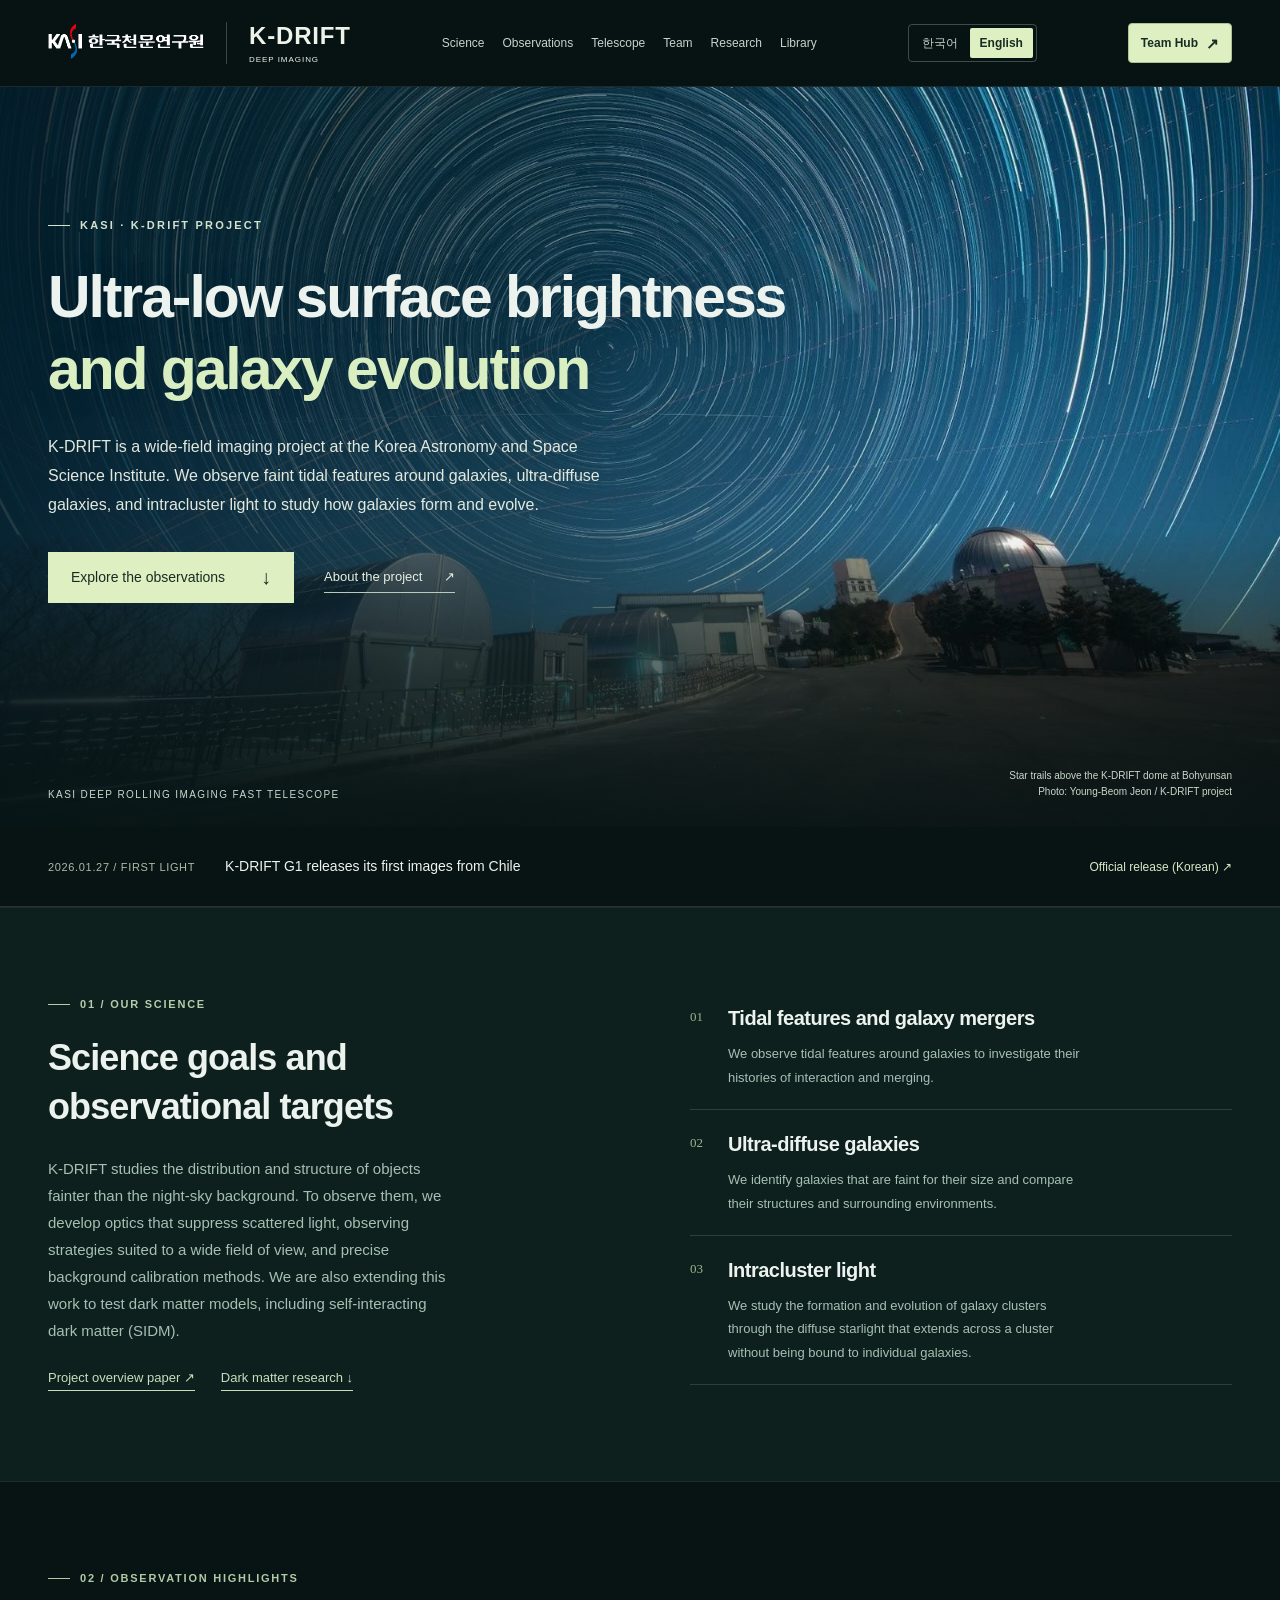
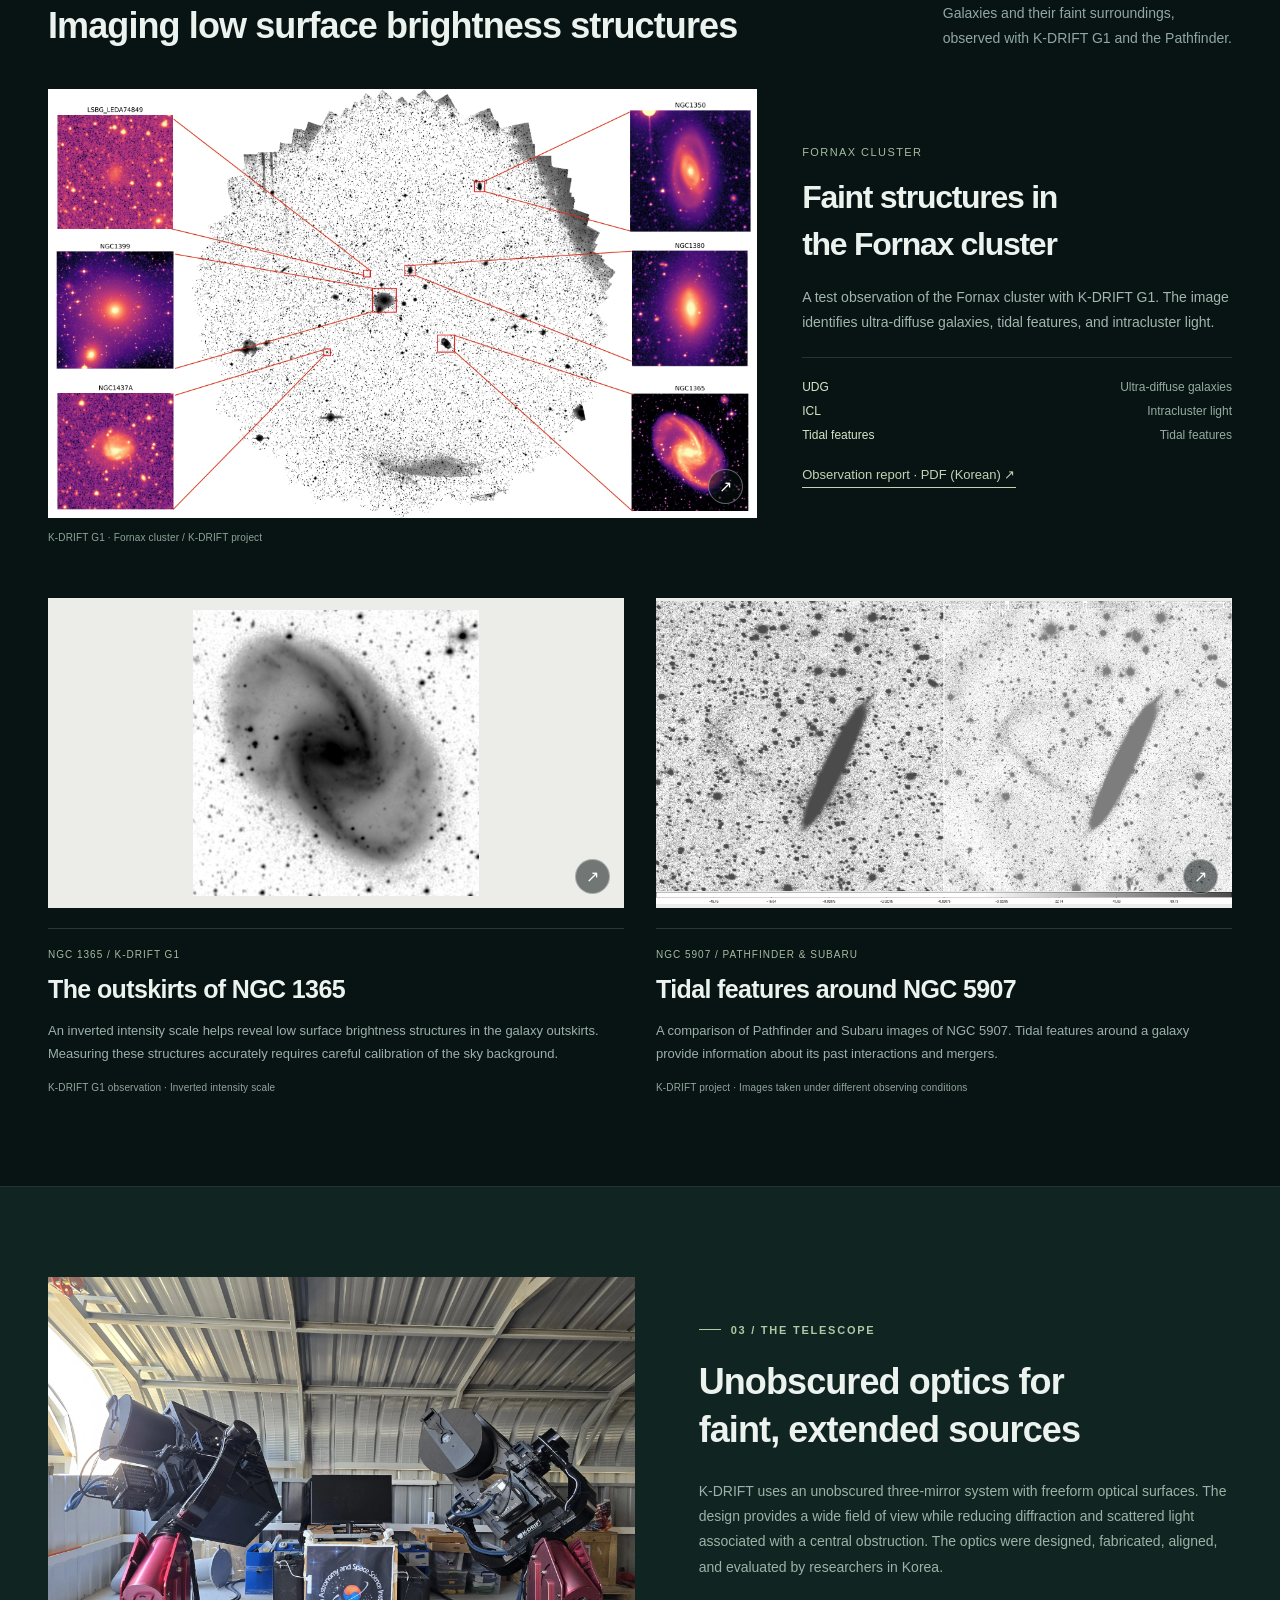
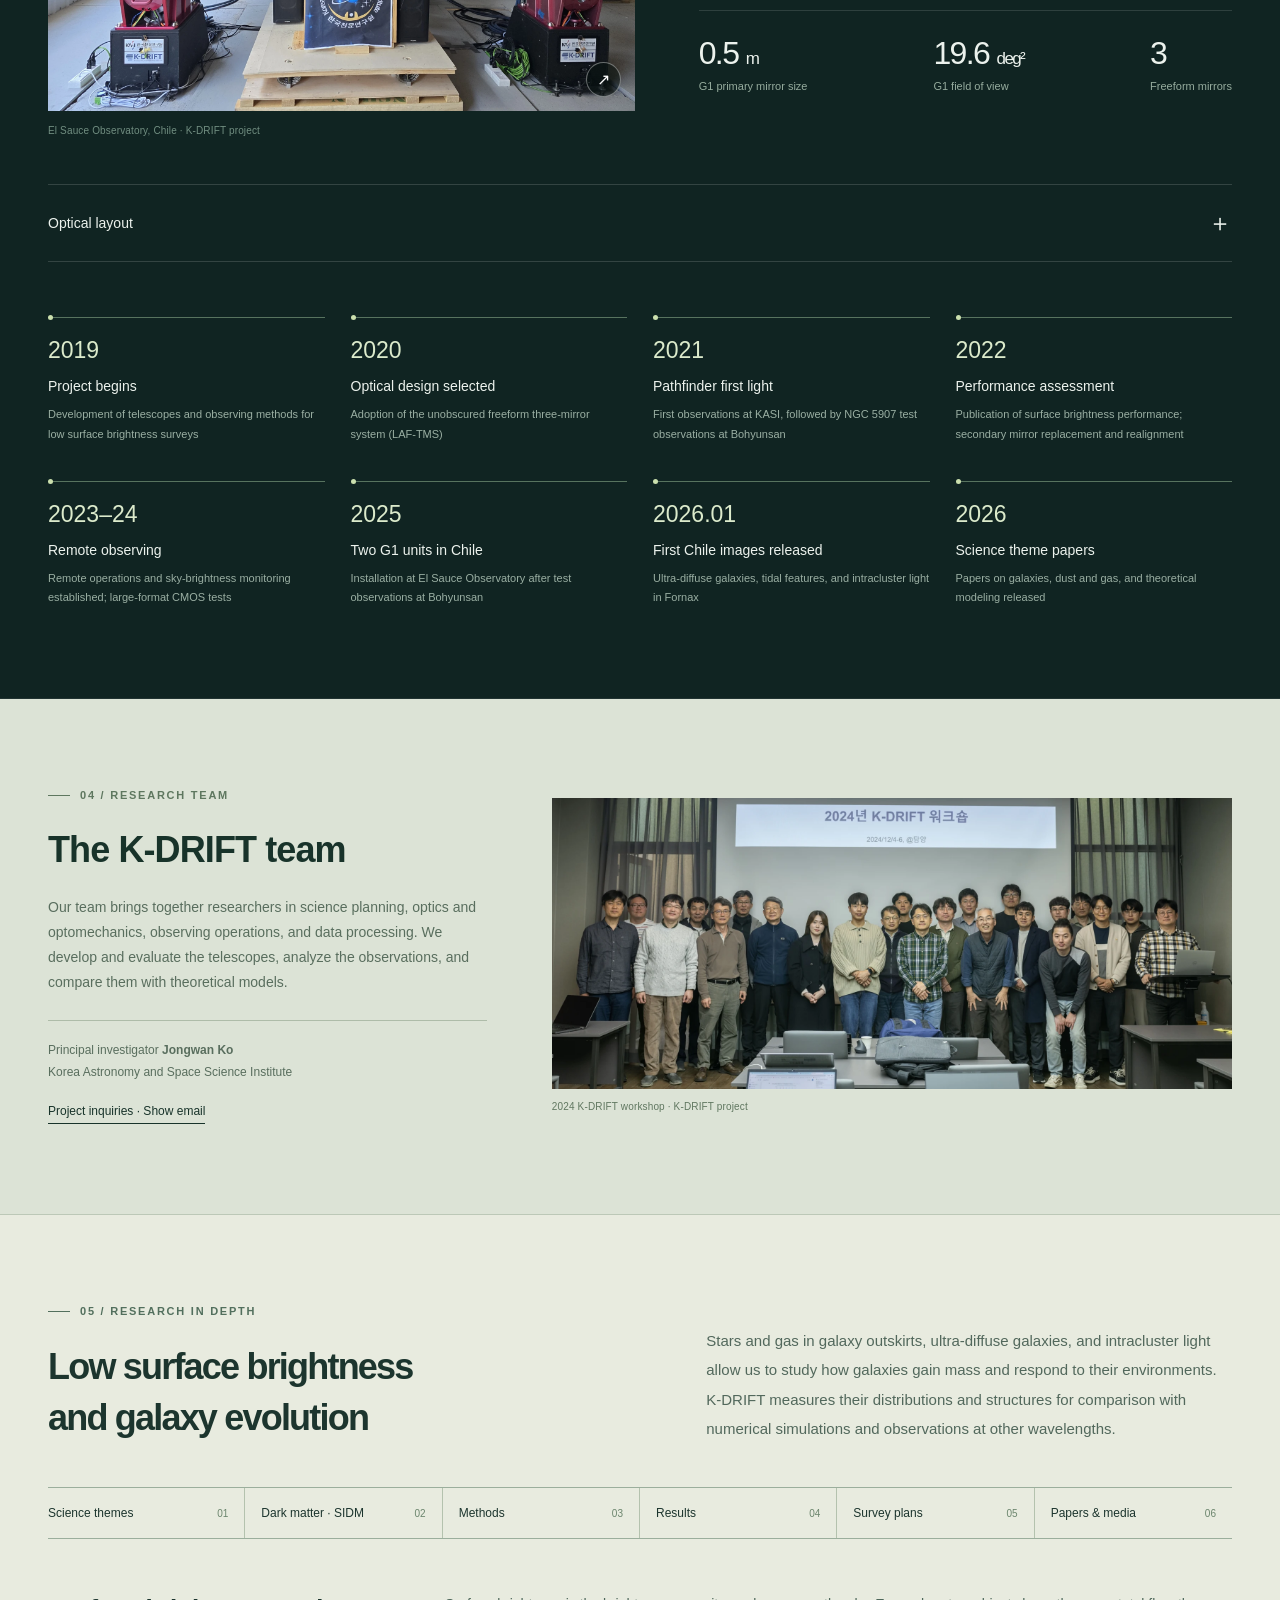
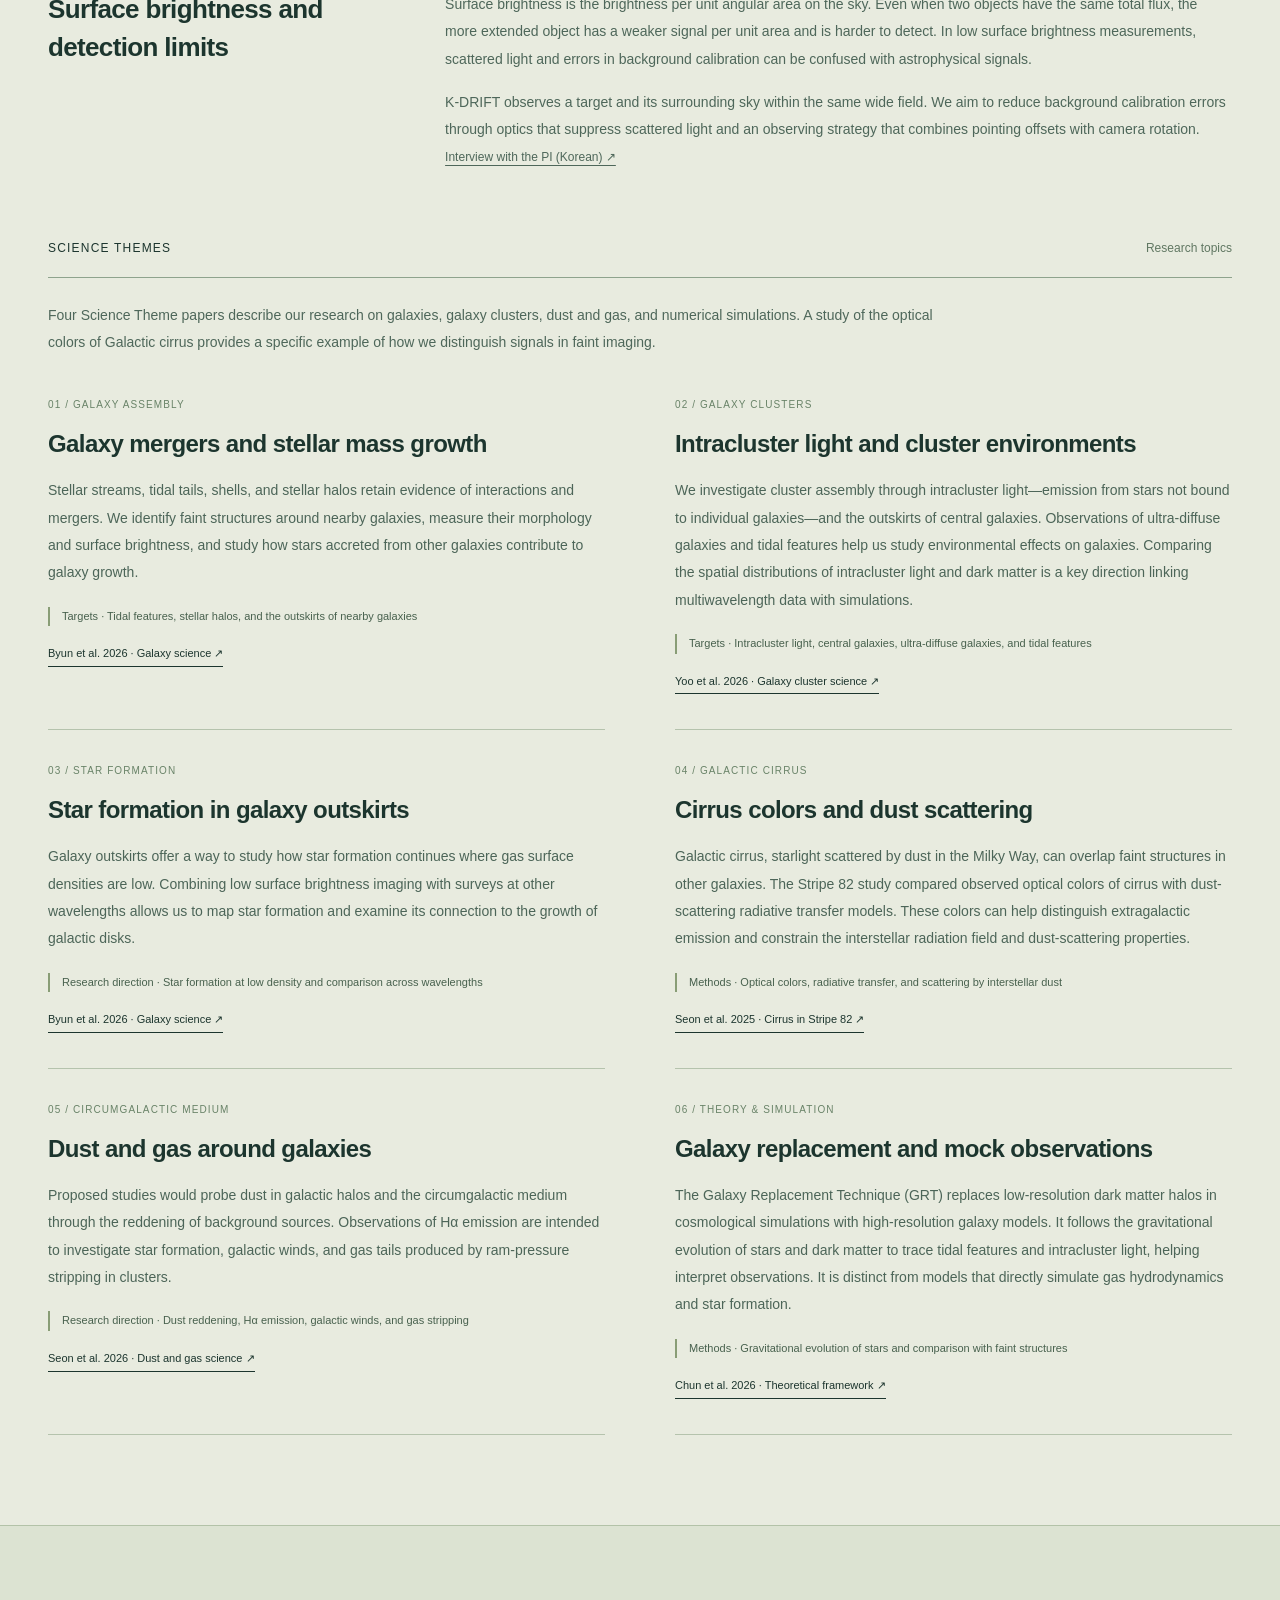
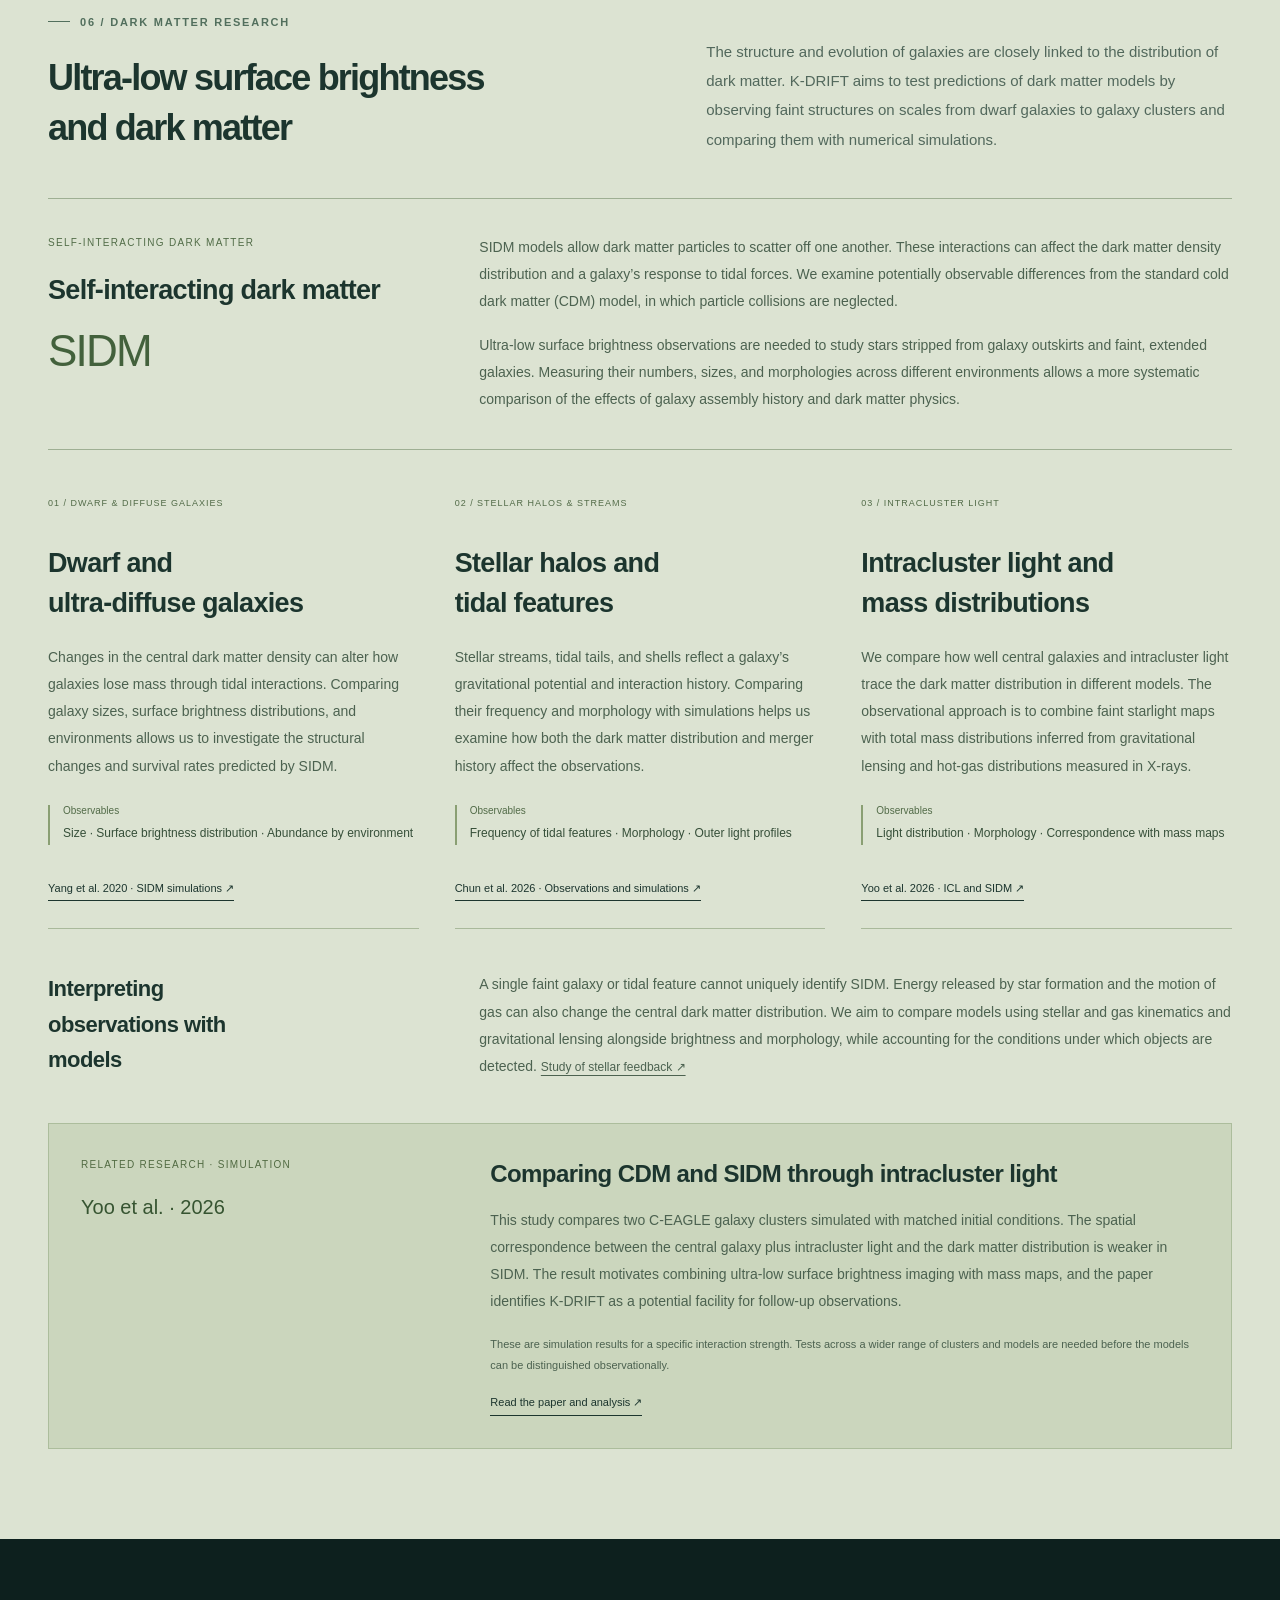
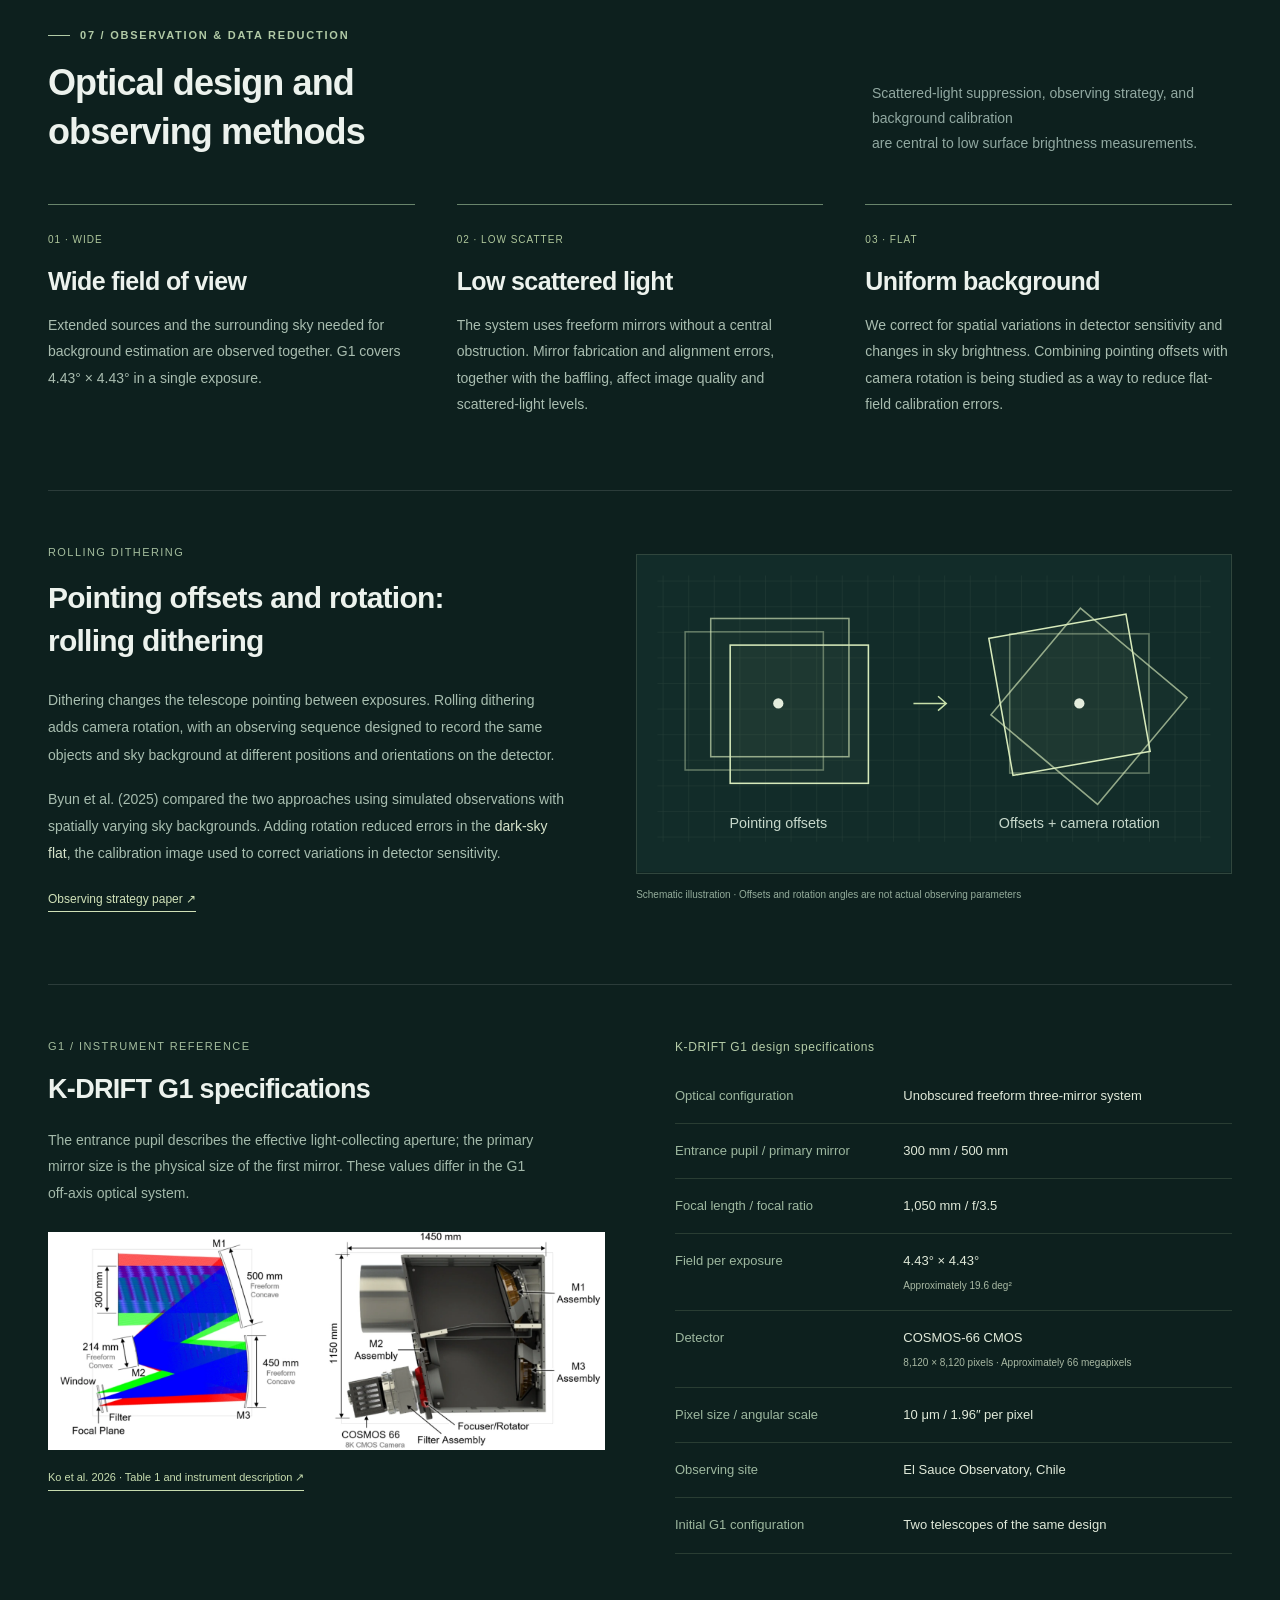
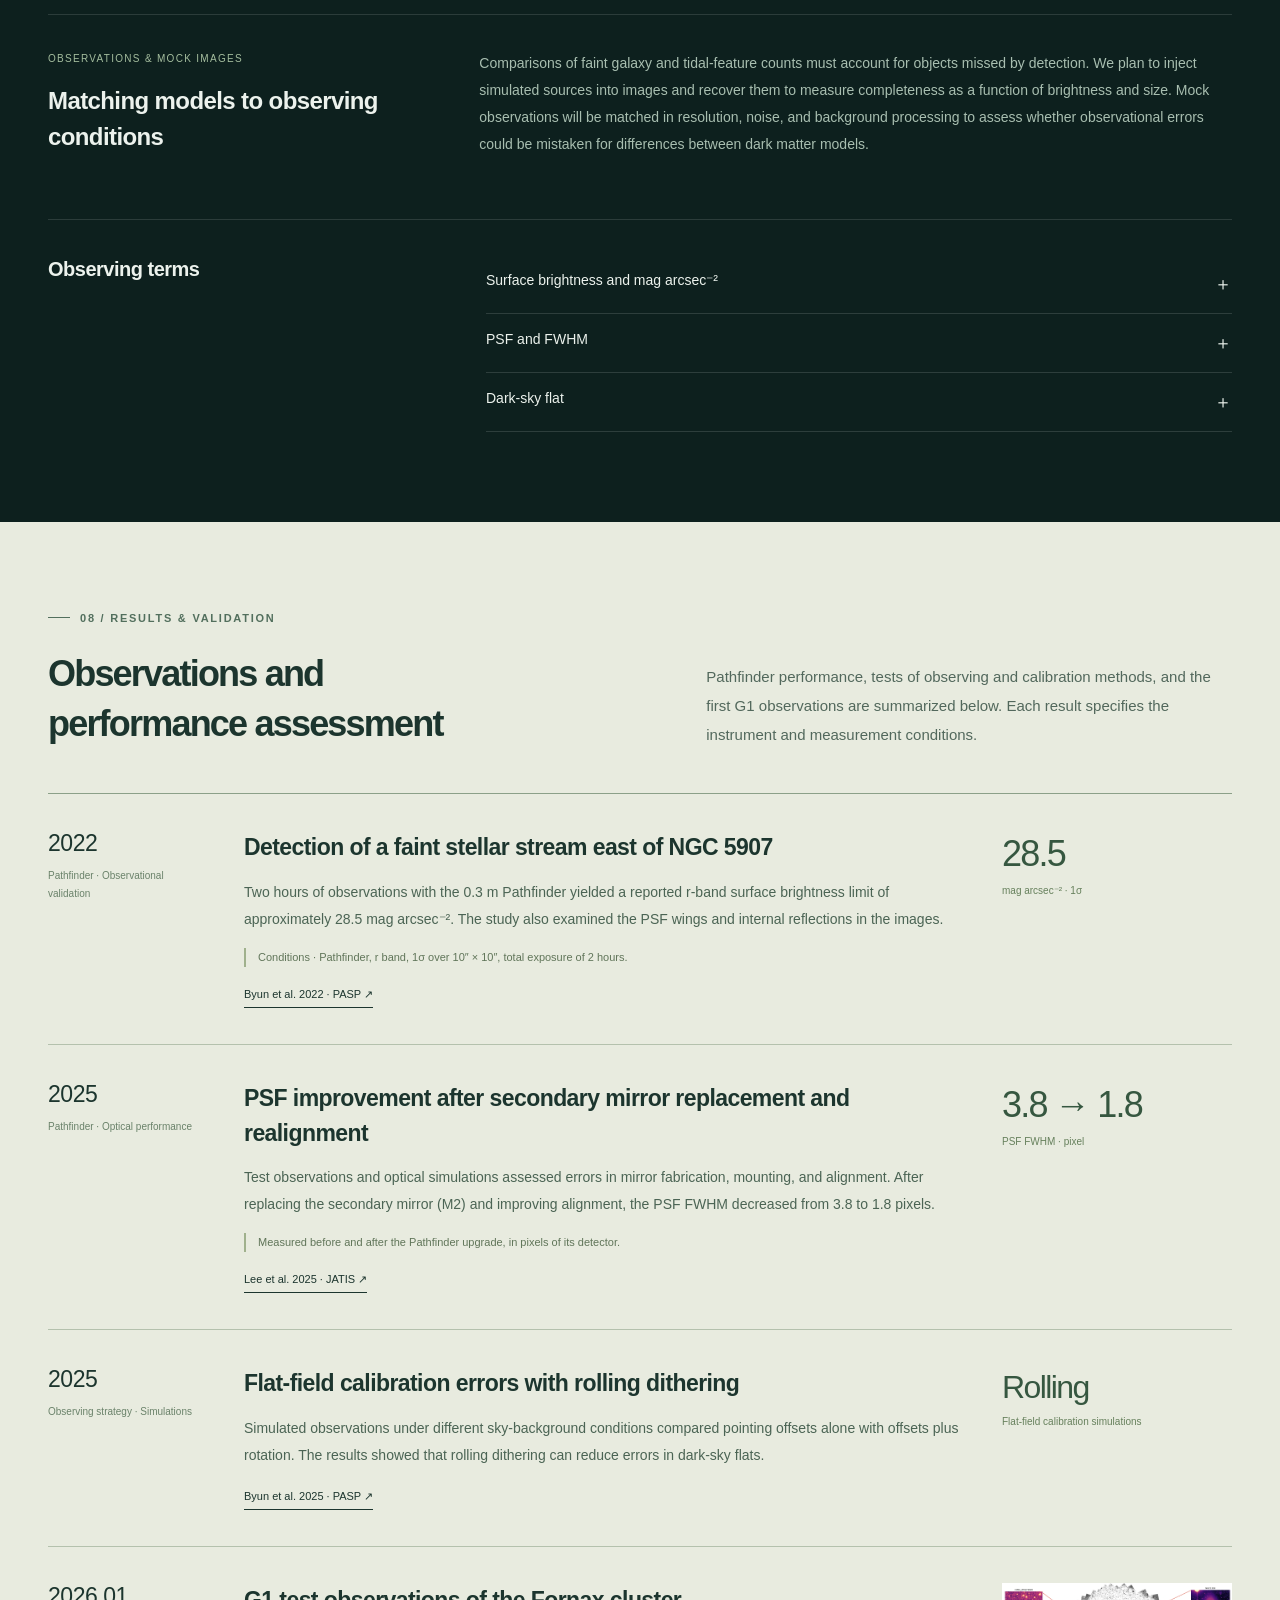
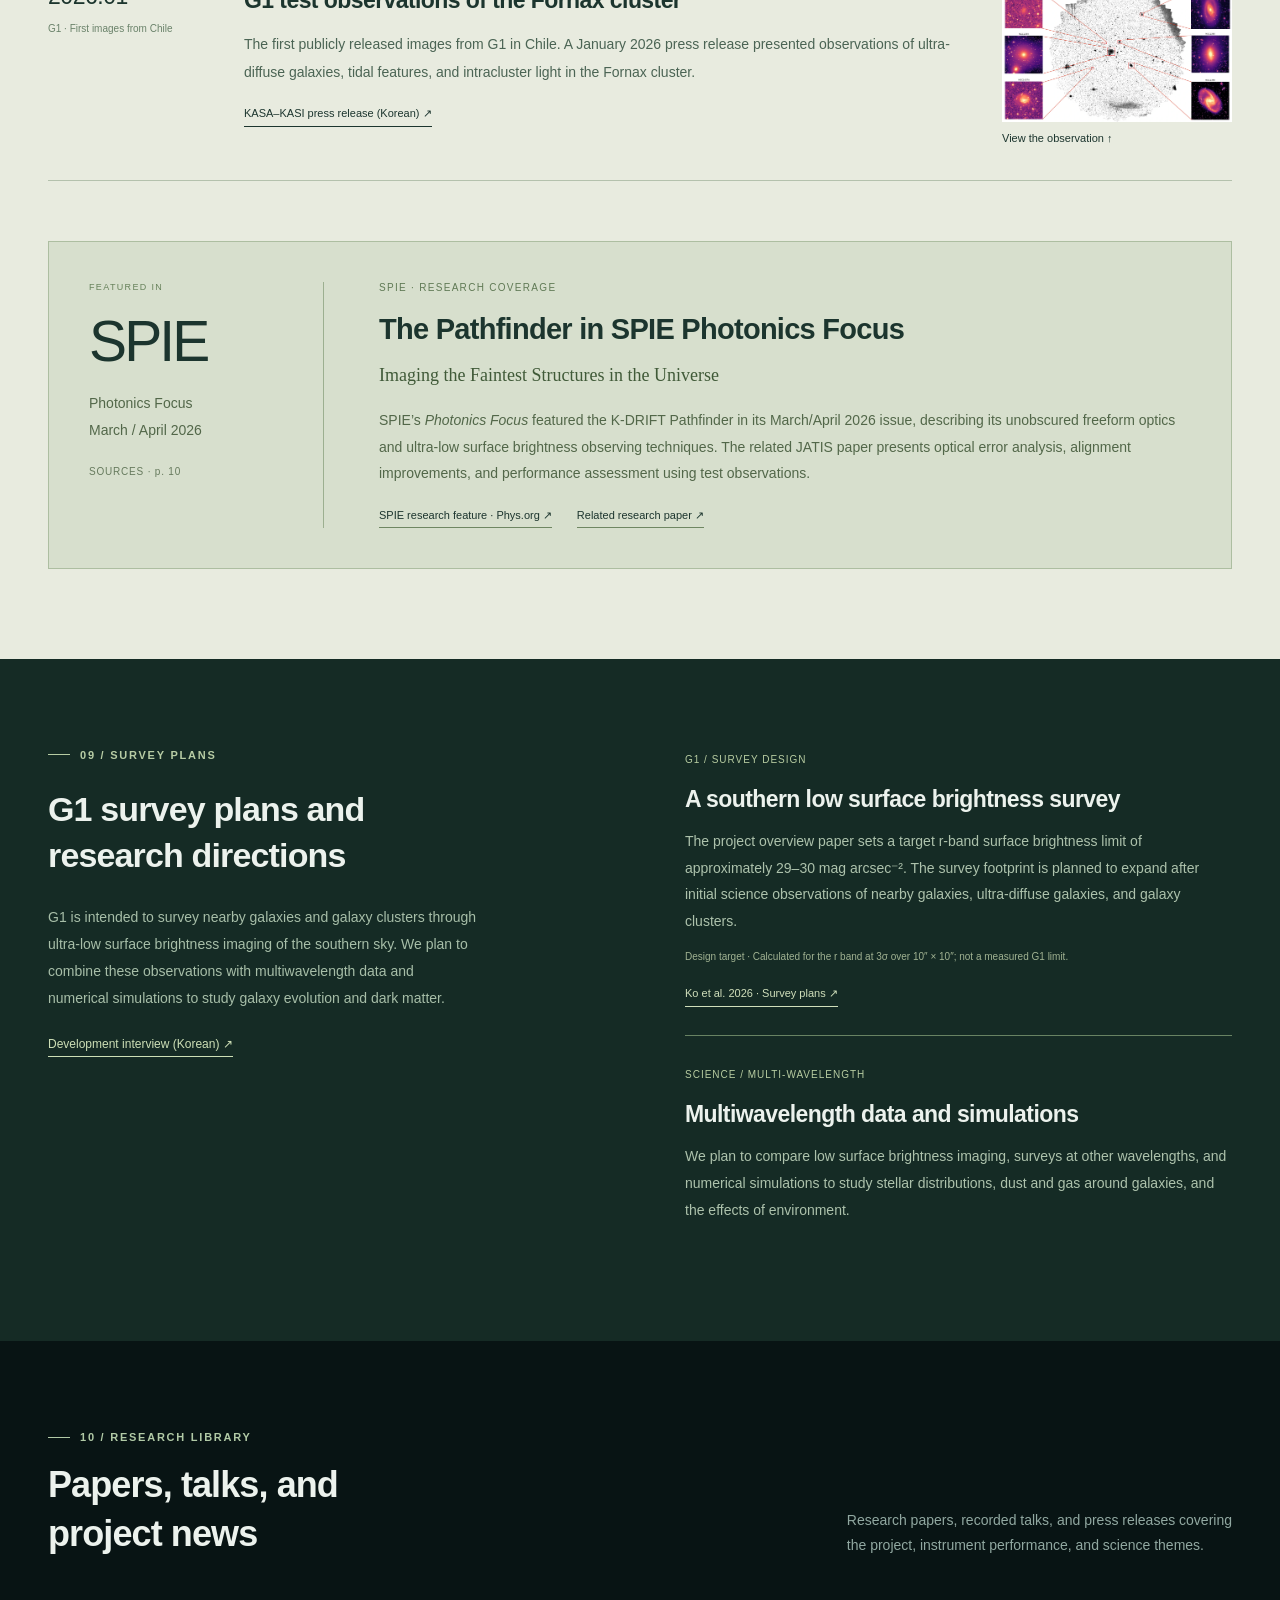
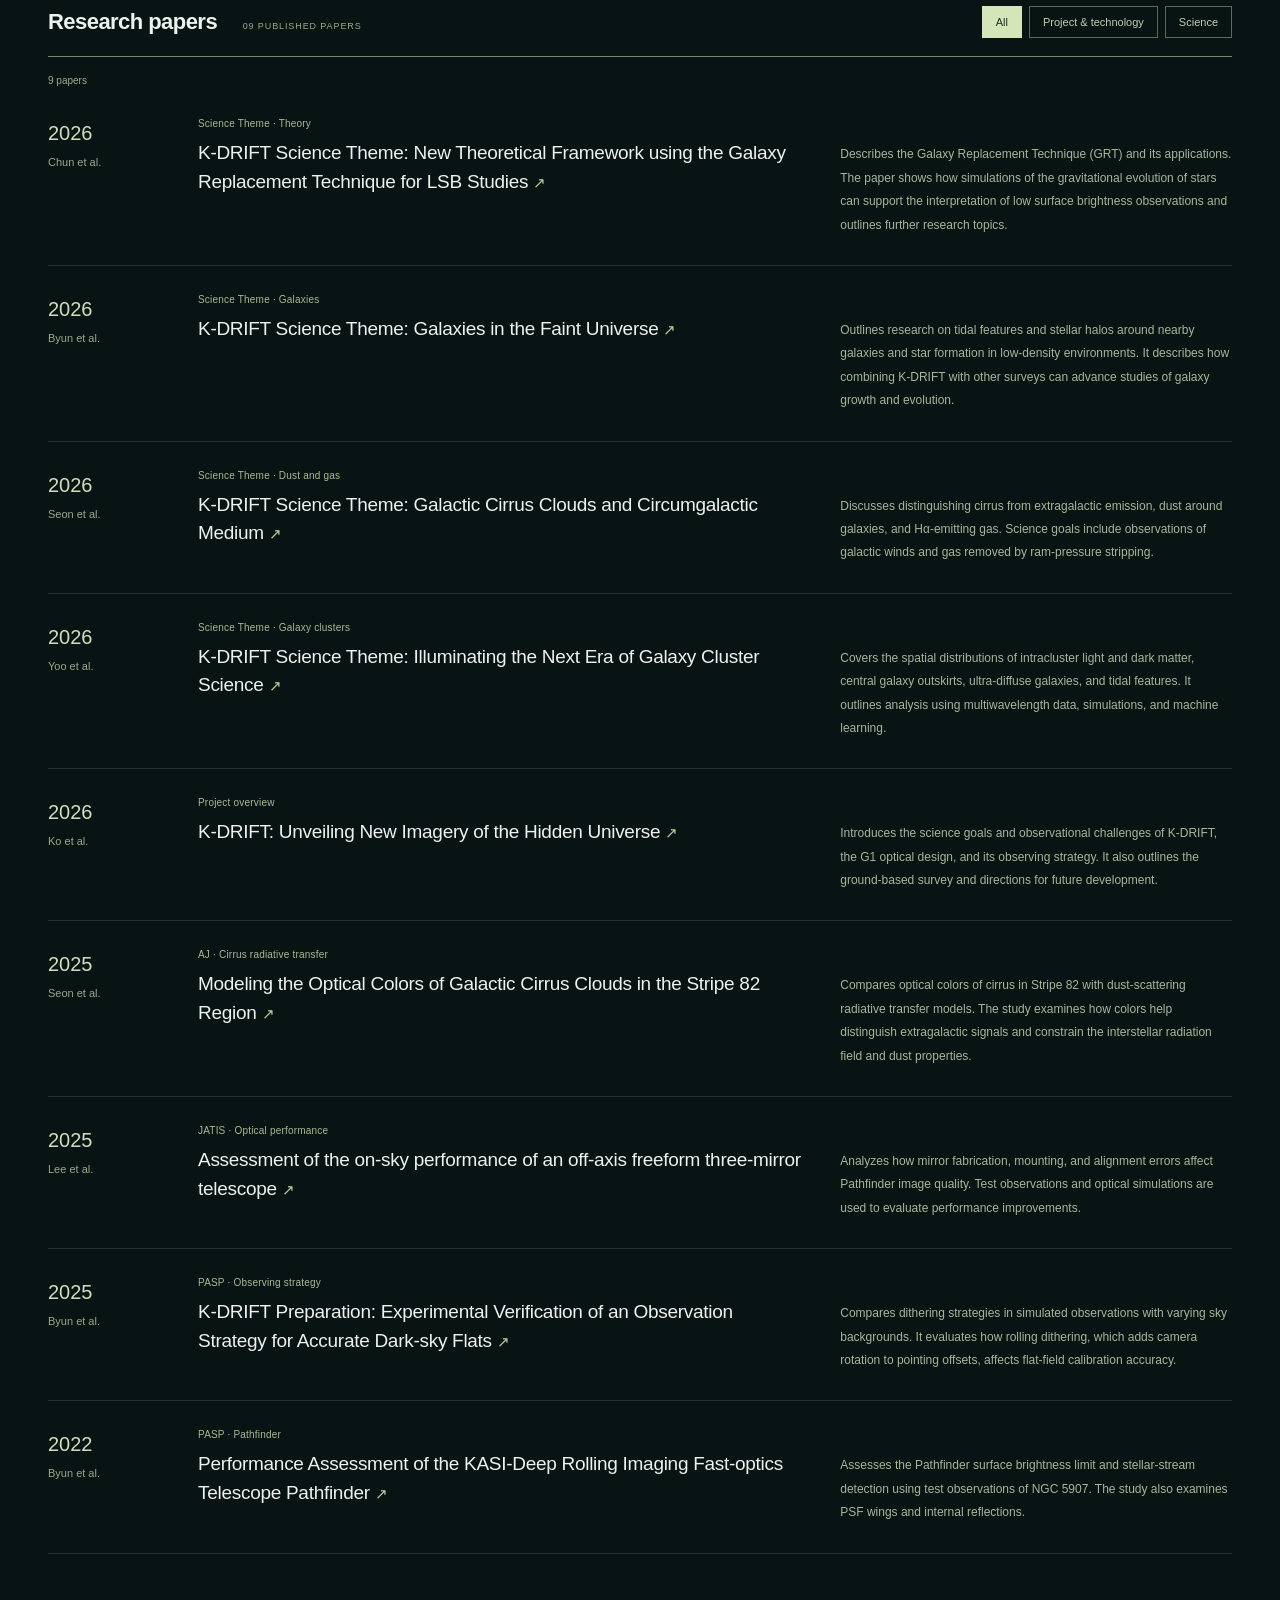
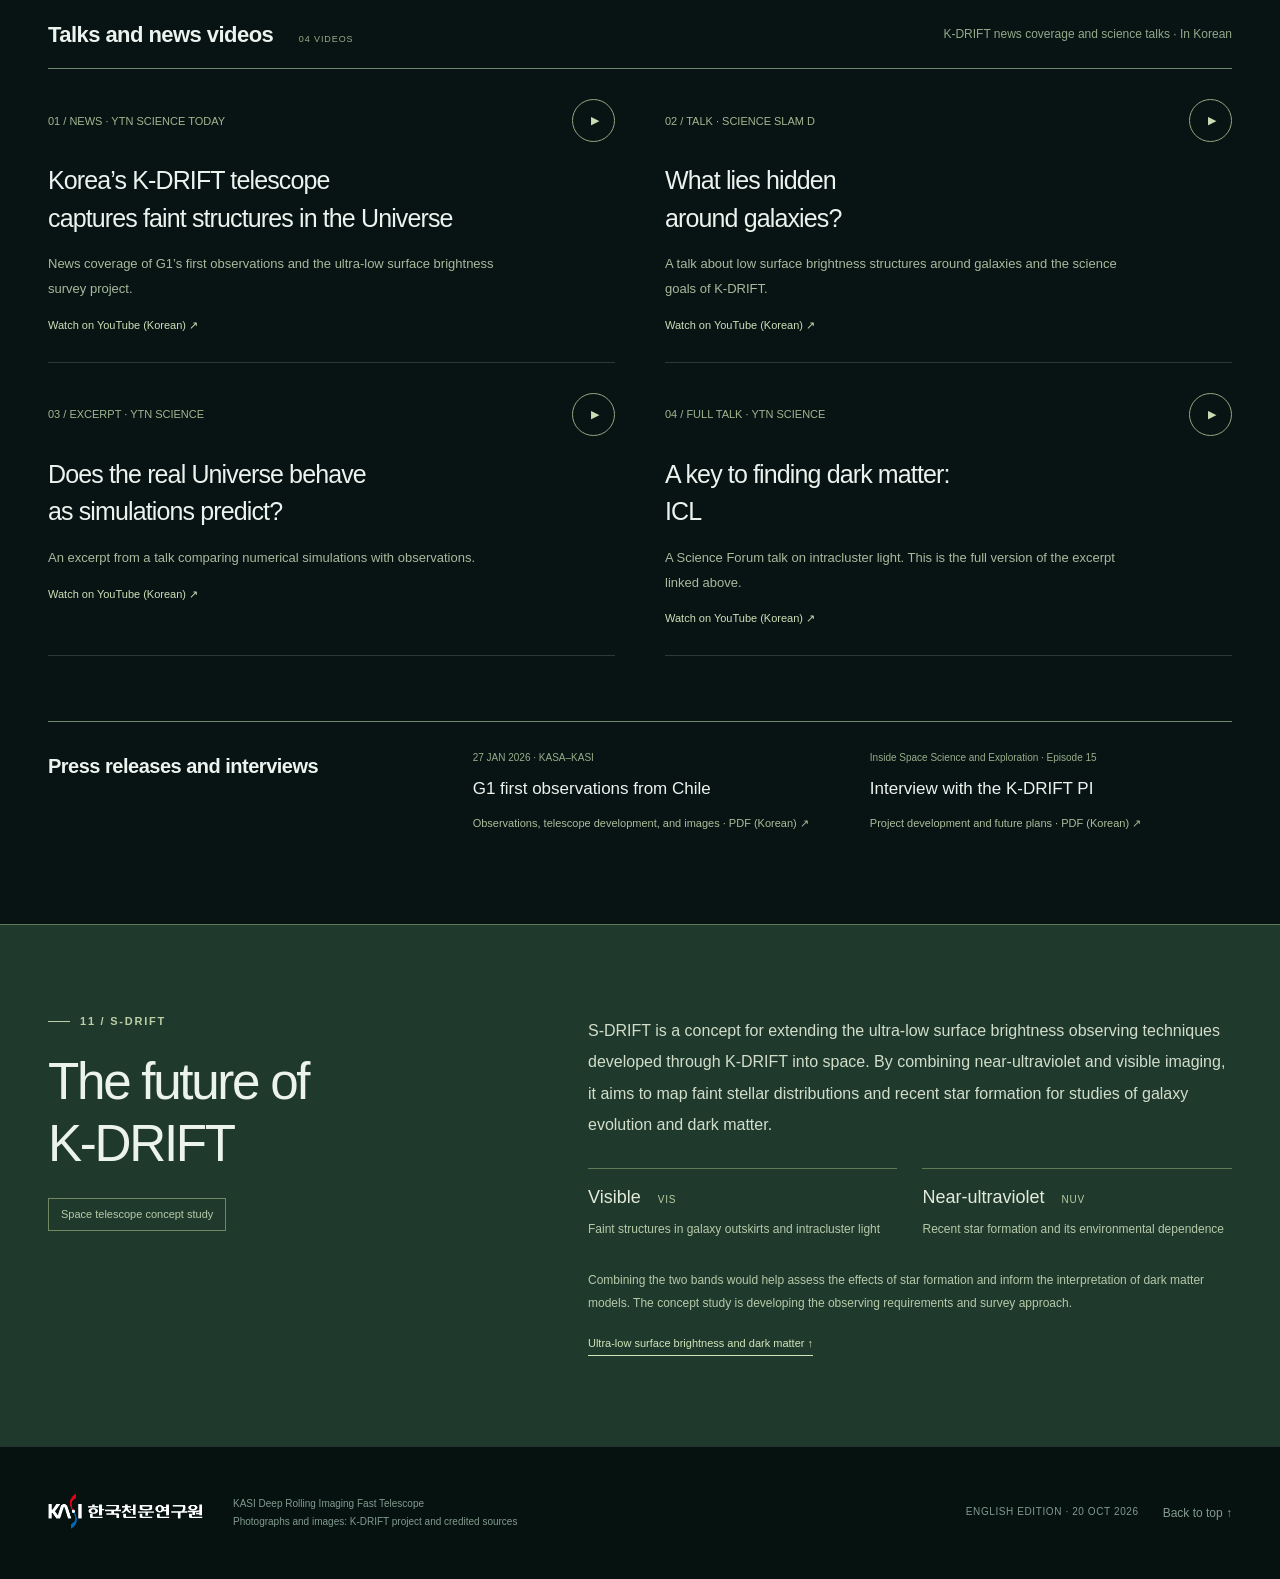
==== commit 792e1f99: "Add Team Hub link to website navigation" ====
--- a/en/index.html
+++ b/en/index.html
@@ -25,6 +25,7 @@
   <link rel="stylesheet" href="english.css?v=en01">
   <script src="shared.js?v=en01" defer></script>
   <script src="research.js?v=en01" defer></script>
+  <link rel="stylesheet" href="../team-hub-nav.css?v=hub01">
 </head>
 <body>
 <a class="skip-link" href="#main">Skip to content</a>
@@ -38,6 +39,7 @@
       <a href="../" lang="ko" hreflang="ko">한국어</a>
       <a href="./" lang="en" hreflang="en" aria-current="page">English</a>
     </div>
+    <a class="team-hub-link" href="http://localhost:18080/web/team-hub/" target="_blank" rel="noopener noreferrer" aria-label="Team Hub, opens in a new tab" title="Team workspace · SSH connection required">Team Hub <span aria-hidden="true">↗</span></a>
     <button class="menu-toggle" aria-expanded="false" aria-controls="main-nav" aria-label="Open menu">Menu <span aria-hidden="true">☰</span></button>
     <div class="nav-links" id="main-nav">
       <a href="#science">Science</a><a href="#observations">Observations</a><a href="#instrument">Telescope</a><a href="#team">Team</a><a href="#research">Research</a><a href="#resources">Library</a>
--- a/team-hub-nav.css
+++ b/team-hub-nav.css
@@ -0,0 +1,26 @@
+/* Shared navigation only; Korean and English research content remain independent. */
+.nav{gap:16px}
+.team-hub-link{order:3;display:inline-flex;align-items:center;justify-content:center;gap:8px;flex-shrink:0;white-space:nowrap;min-height:40px;padding:8px 12px;border:1px solid #a8c394;border-radius:4px;background:#deefc2;color:#182c23;font-size:12px;font-weight:600;line-height:1.4}
+.team-hub-link:hover{background:#edf7dd}
+.team-hub-link:focus-visible{outline:2px solid #fff;outline-offset:4px}
+.team-hub-link span{font-size:15px;line-height:1}
+.menu-toggle{order:4}
+@media(max-width:1250px){
+  .brand{margin-right:auto}
+  .menu-toggle{display:block}
+  .nav-links{position:absolute;top:100%;left:0;right:0;padding:18px 24px 24px;background:#0a1918;display:none;flex-direction:column;align-items:stretch;gap:4px;border-bottom:1px solid #7a8e8140}
+  .nav-links.is-open{display:flex}
+  .nav-links a{padding:12px}
+}
+@media(max-width:760px) and (min-width:641px){
+  .nav{display:grid;grid-template-columns:1fr auto;gap:8px 16px;padding-block:10px}
+  .brand{grid-column:1;grid-row:1}
+  .menu-toggle{grid-column:2;grid-row:1;justify-self:end}
+  .language-switch{grid-column:1;grid-row:2;justify-self:start}
+  .team-hub-link{grid-column:2;grid-row:2;justify-self:end}
+}
+@media(max-width:640px){
+  .nav{gap:6px 12px}
+  .language-switch{grid-column:1;grid-row:2;justify-self:start;margin-top:0}
+  .team-hub-link{grid-column:2;grid-row:2;justify-self:end;font-size:11px;padding:8px 10px}
+}
